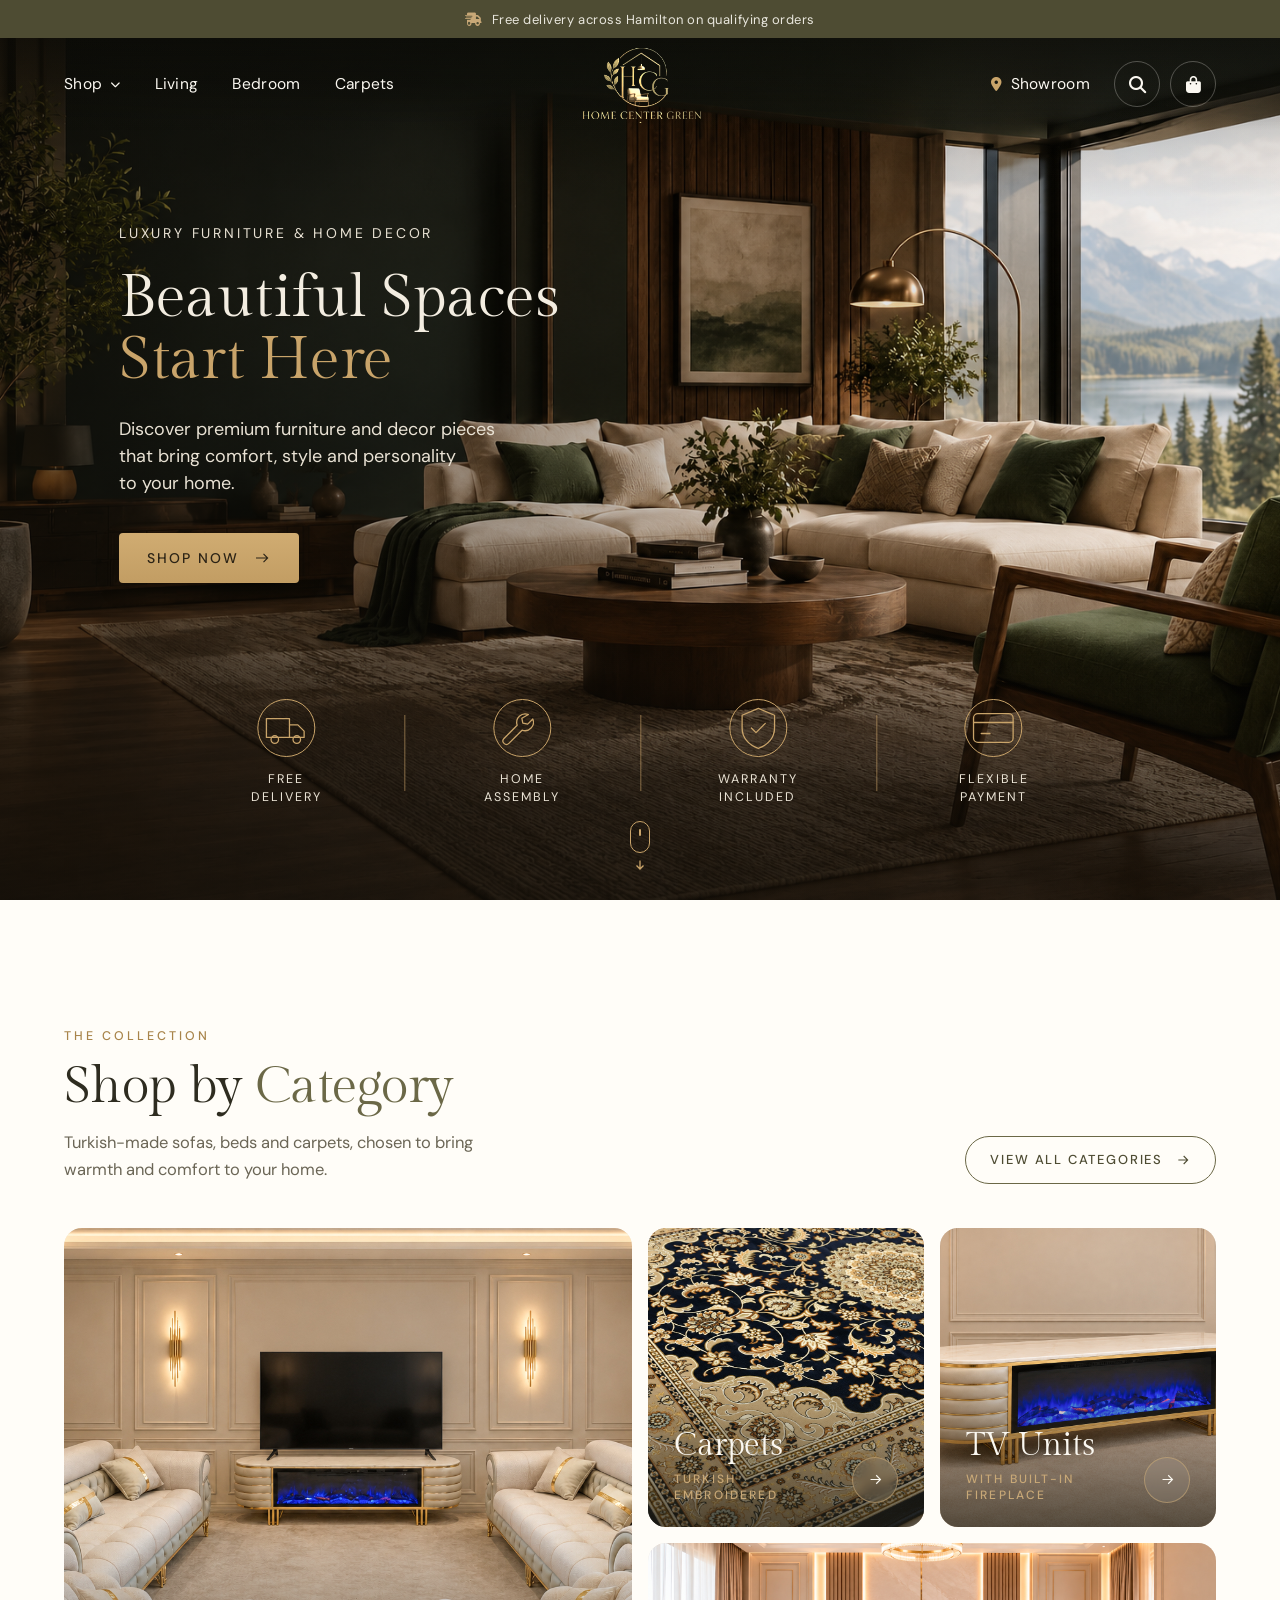
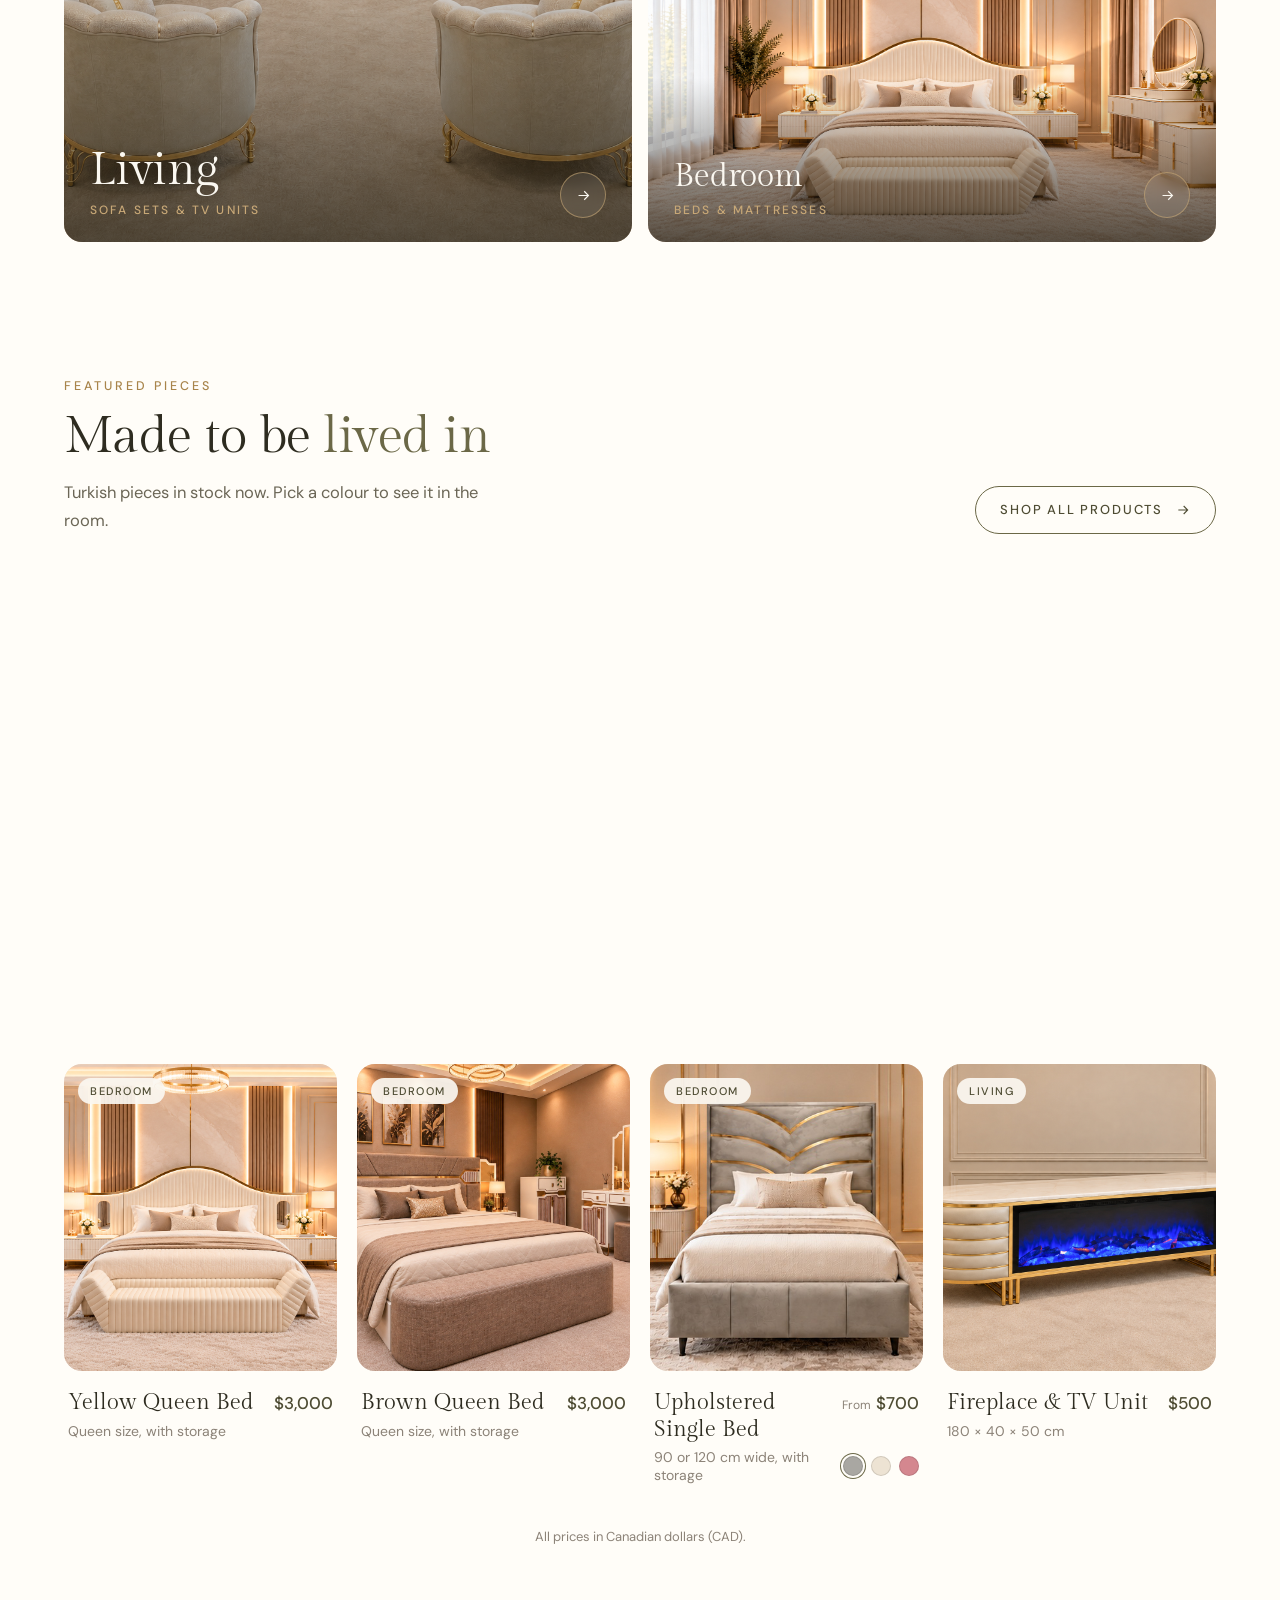
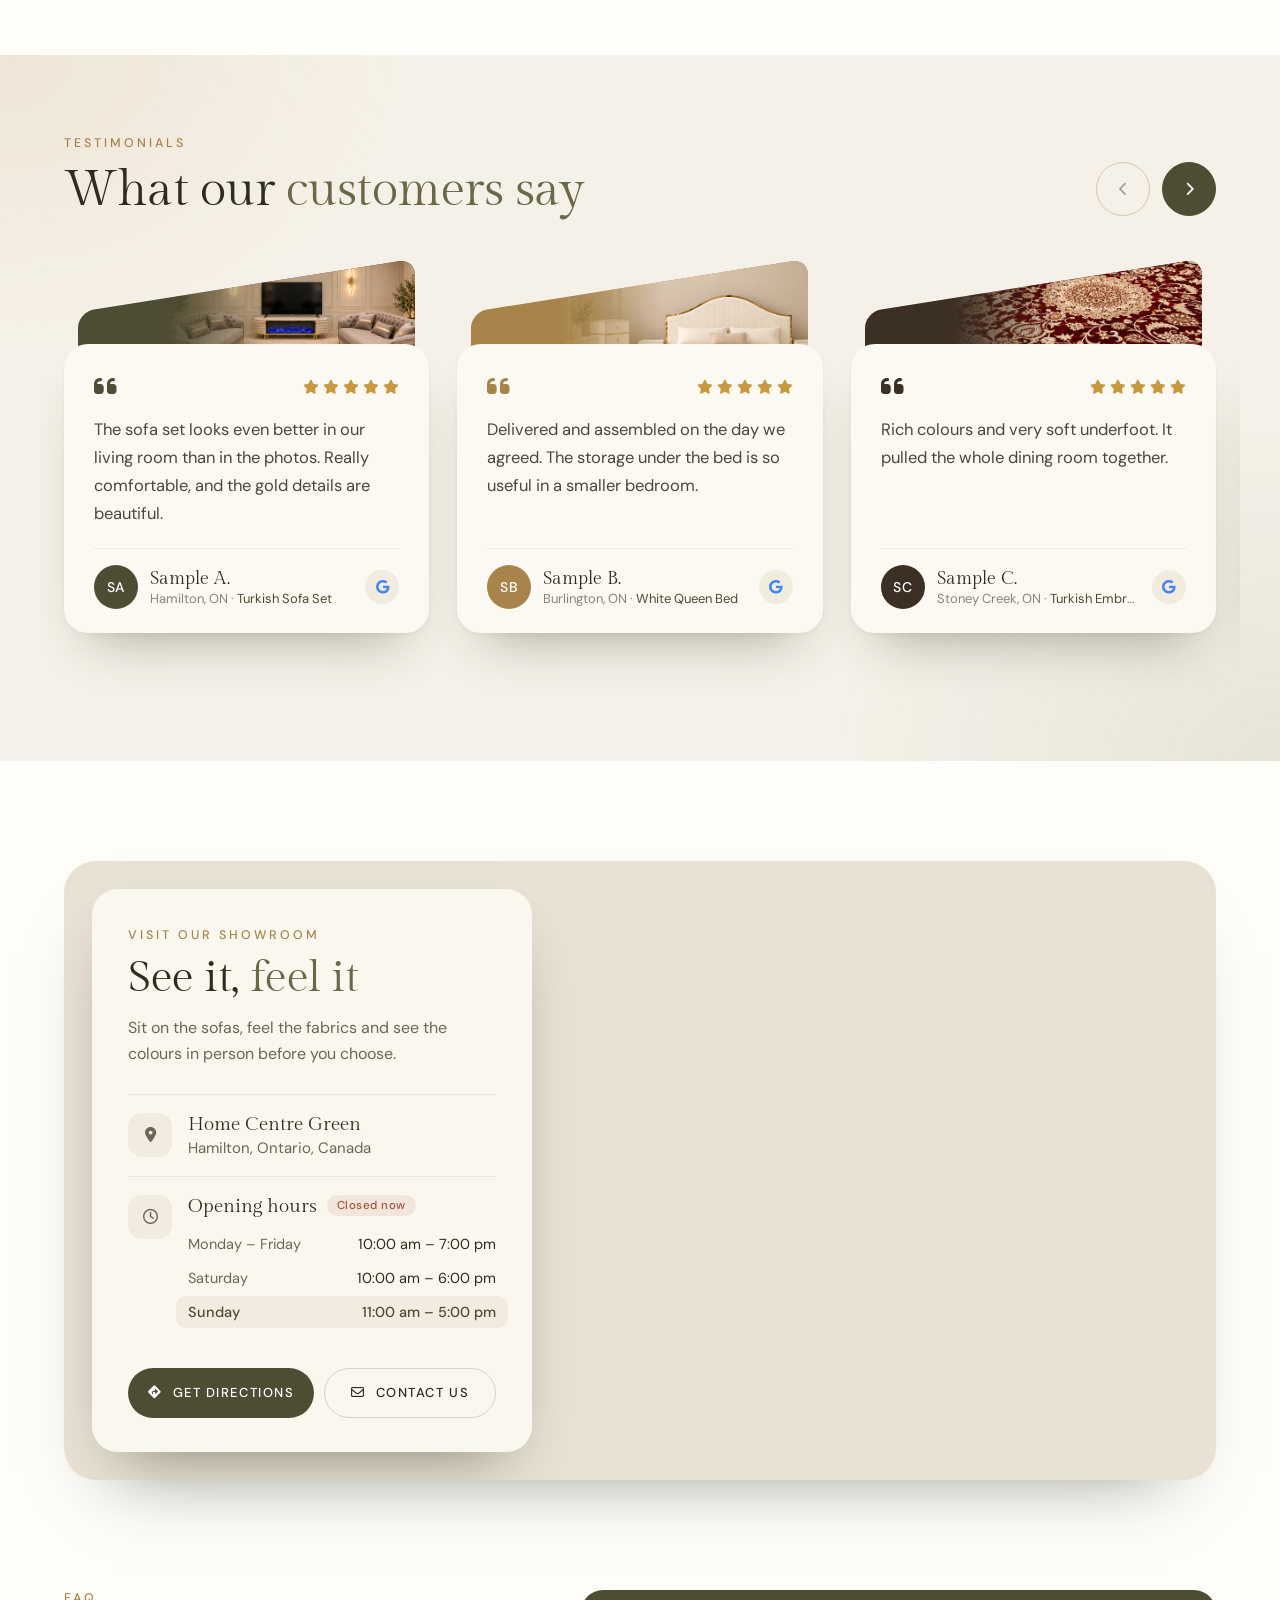
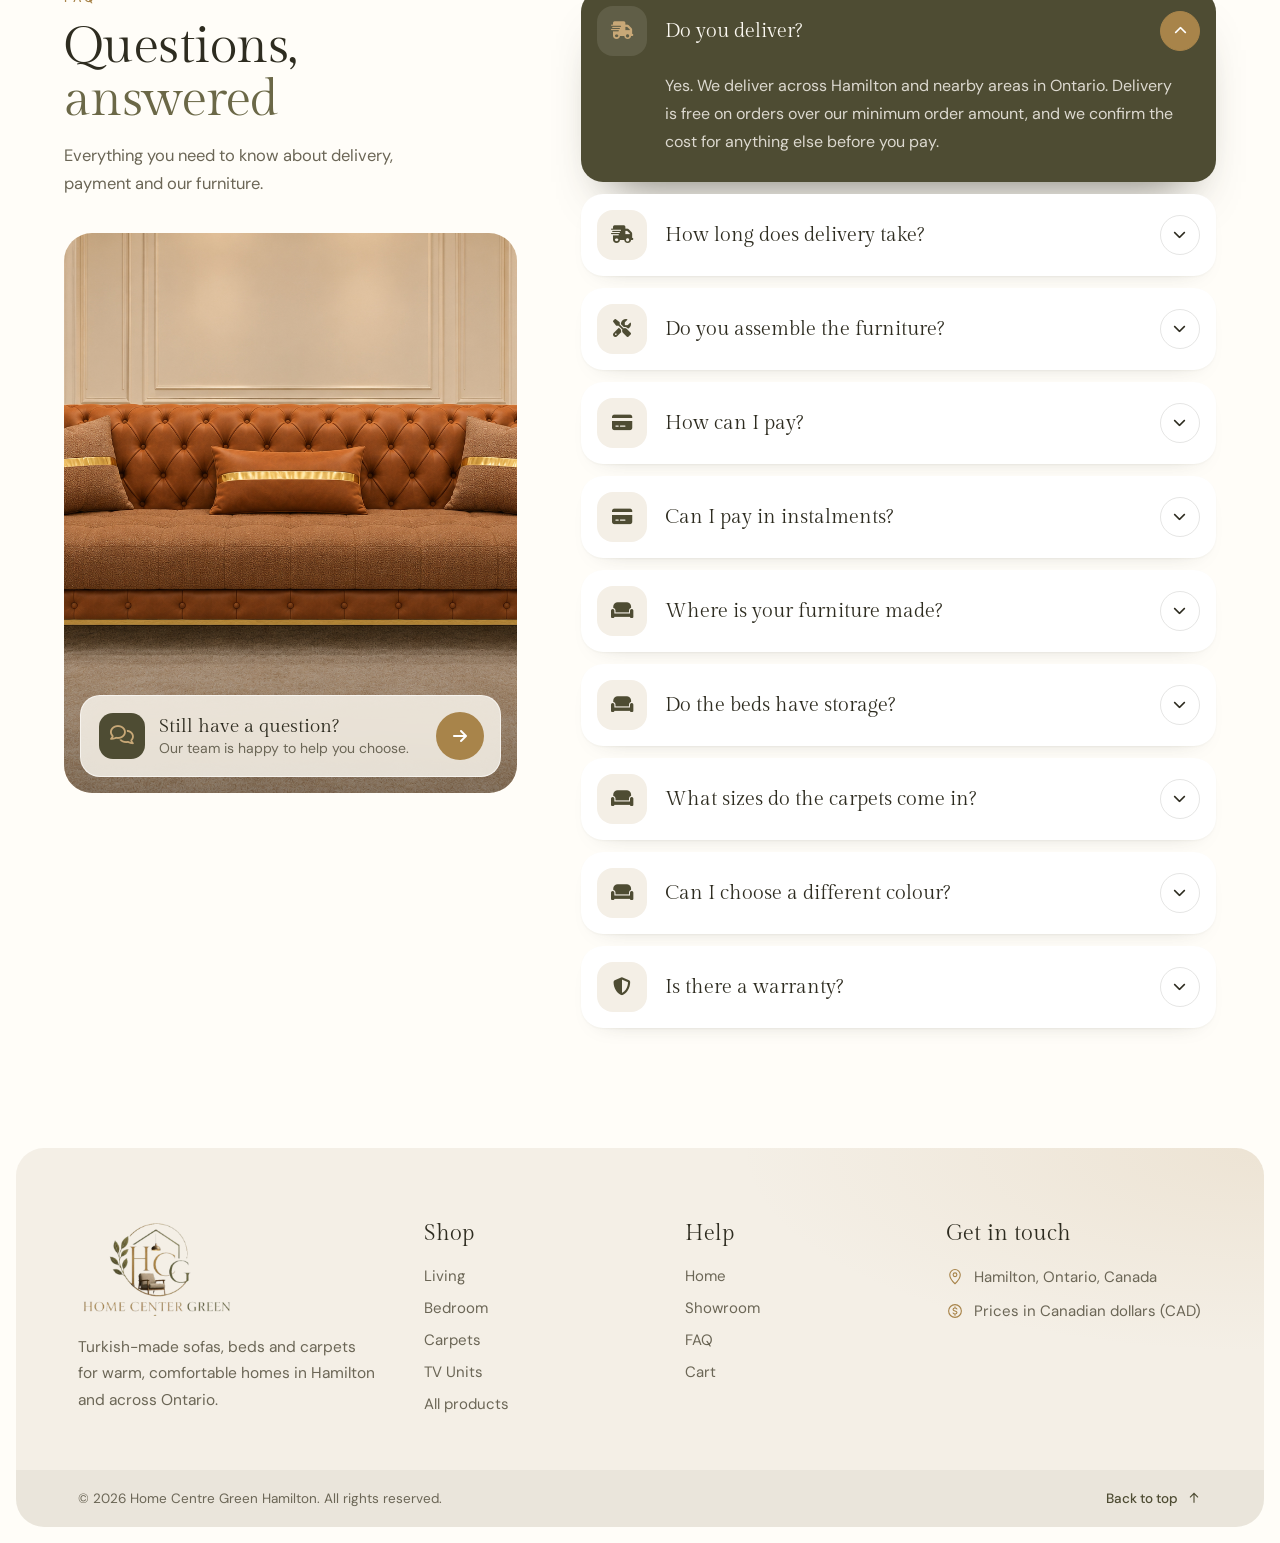
==== index.html @ 0cebf7cb "Rebuild the site header in a big-store style New header: a dark olive announcement strip with rotati" ====
<!DOCTYPE html>
<html lang="en">

<head>
    <meta charset="UTF-8">
    <meta name="viewport" content="width=device-width, initial-scale=1.0">
    <title>Home Centre Green Hamilton</title>
    <link rel="icon" type="image/x-icon" href="assets/imgs/fav.png">

    <link rel="preconnect" href="https://fonts.googleapis.com">
    <link rel="preconnect" href="https://fonts.gstatic.com" crossorigin>
    <link
        href="https://fonts.googleapis.com/css2?family=Marcellus&family=Montserrat:wght@400;500;600&family=Roboto+Slab:wght@400&family=Roboto:wght@300&family=Epilogue:wght@300;400;500&family=Tenor+Sans&family=Inter:wght@400;500;600&family=Gilda+Display&family=DM+Sans:wght@400;500&family=Cormorant+Garamond:ital,wght@1,500;1,600&display=swap"
        rel="stylesheet">
    <link rel="stylesheet" href="assets/vendor/fontawesome/css/all.min.css">
    <link rel="stylesheet" href="assets/css/master.css">
</head>

<body>
    <!-- ================= HEADER ================= -->
    <header class="hh-header" id="siteHeader">
        <!-- announcement strip: messages rotate (assets/js/header.js) -->
        <div class="hh-topbar">
            <div class="hh-msgs" aria-live="polite">
                <p class="hh-msg is-active"><i class="fa-solid fa-truck-fast" aria-hidden="true"></i> Free delivery across Hamilton on qualifying orders</p>
                <p class="hh-msg"><i class="fa-solid fa-store" aria-hidden="true"></i> Visit our showroom in Hamilton — <a href="#showroom">get directions</a></p>
                <p class="hh-msg"><i class="fa-regular fa-credit-card" aria-hidden="true"></i> Flexible payment options available</p>
            </div>
        </div>

        <div class="hh-bar">
            <button class="hh-burger" id="menuToggle" aria-label="Open menu" aria-expanded="false" aria-controls="mmenu"><span></span><span></span><span></span></button>

            <nav class="hh-nav hh-nav-left" aria-label="Main">
                <div class="hh-shop">
                    <button type="button" class="hh-link hh-shop-btn" aria-expanded="false" aria-controls="hhMega">Shop <i class="fa-solid fa-chevron-down" aria-hidden="true"></i></button>
                </div>
                <a class="hh-link" href="shop.html?cat=living">Living</a>
                <a class="hh-link" href="shop.html?cat=bedroom">Bedroom</a>
                <a class="hh-link" href="shop.html?cat=carpets">Carpets</a>
            </nav>

            <a href="index.html" class="hh-logo" aria-label="Home Centre Green Hamilton - Home">
                <img src="assets/imgs/logo.png" alt="Home Centre Green Hamilton">
            </a>

            <div class="hh-right">
                <a class="hh-link hh-showroom" href="#showroom"><i class="fa-solid fa-location-dot" aria-hidden="true"></i> Showroom</a>
                <button type="button" class="hh-icon" id="hhSearchBtn" aria-label="Search" aria-expanded="false" aria-controls="hhSearch"><i class="fa-solid fa-magnifying-glass" aria-hidden="true"></i></button>
                <a class="hh-icon hh-cart" href="cart.html" aria-label="Cart"><i class="fa-solid fa-bag-shopping" aria-hidden="true"></i><span class="cart-count" id="cartCount"></span></a>
            </div>
        </div>

        <!-- Shop mega menu -->
        <div class="hh-mega" id="hhMega" hidden>
            <div class="hh-mega-inner">
                <div class="hh-mega-list">
                    <span class="hh-mega-title">Shop by room</span>
                    <a href="shop.html?cat=living"><i class="fa-solid fa-couch" aria-hidden="true"></i> Living</a>
                    <a href="shop.html?cat=bedroom"><i class="fa-solid fa-bed" aria-hidden="true"></i> Bedroom</a>
                    <a href="shop.html?cat=carpets"><i class="fa-solid fa-rug" aria-hidden="true"></i> Carpets</a>
                    <a href="shop.html?cat=tv-units"><i class="fa-solid fa-tv" aria-hidden="true"></i> TV Units</a>
                    <a href="shop.html" class="hh-mega-all">All products <i class="fa-solid fa-arrow-right" aria-hidden="true"></i></a>
                </div>
                <div class="hh-mega-cats">
                    <a href="shop.html?cat=living" class="hh-cat"><img src="assets/imgs/products/sofa-set/grey/1.jpg" alt="" loading="lazy"><span>Living</span></a>
                    <a href="shop.html?cat=bedroom" class="hh-cat"><img src="assets/imgs/products/queen-bed-yellow/1.jpg" alt="" loading="lazy"><span>Bedroom</span></a>
                    <a href="shop.html?cat=carpets" class="hh-cat"><img src="assets/imgs/products/carpet/navy/2.jpg" alt="" loading="lazy"><span>Carpets</span></a>
                    <a href="shop.html?cat=tv-units" class="hh-cat"><img src="assets/imgs/products/tv-fireplace/1.jpg" alt="" loading="lazy"><span>TV Units</span></a>
                </div>
                <a href="#featured" class="hh-feature">
                    <img src="assets/imgs/products/sofa-set/rust/2.jpg" alt="" loading="lazy">
                    <span class="hh-feature-body">
                        <small>Featured</small>
                        <strong>Turkish Sofa Set</strong>
                        <span>4 colours · $4,000</span>
                        <em>Shop now <i class="fa-solid fa-arrow-right" aria-hidden="true"></i></em>
                    </span>
                </a>
            </div>
        </div>

        <!-- search panel: live results from the product list -->
        <div class="hh-search" id="hhSearch" hidden>
            <div class="hh-search-inner">
                <label class="hh-search-field">
                    <i class="fa-solid fa-magnifying-glass" aria-hidden="true"></i>
                    <span class="sr-only">Search products</span>
                    <input type="search" id="hhSearchInput" placeholder="Search sofas, beds, carpets…" autocomplete="off">
                    <button type="button" class="hh-search-close" aria-label="Close search"><i class="fa-solid fa-xmark" aria-hidden="true"></i></button>
                </label>
                <div class="hh-search-popular">
                    <span>Popular:</span>
                    <button type="button" data-q="sofa">Sofa set</button>
                    <button type="button" data-q="queen">Queen beds</button>
                    <button type="button" data-q="carpet">Carpets</button>
                    <button type="button" data-q="tv">TV unit</button>
                </div>
                <div class="hh-results" role="list"></div>
            </div>
        </div>
    </header>
    <div class="hh-scrim" id="hhScrim" hidden></div>

    <!-- ================= SIDEBAR (mobile menu) ================= -->
    <div class="mmenu-backdrop" id="menuBackdrop" aria-hidden="true"></div>
    <div class="mmenu" id="mmenu" role="dialog" aria-modal="true" aria-label="Menu" aria-hidden="true">
        <div class="mmenu-top">
            <a href="index.html" class="mmenu-logo"><img src="assets/imgs/logo.png" alt="Home Centre Green Hamilton"></a>
            <button type="button" class="mmenu-close" id="menuClose" aria-label="Close menu"><span></span><span></span></button>
        </div>

        <div class="mmenu-body">
            <!-- page links: the current page gets aria-current from master.js -->
            <nav class="mm-nav" aria-label="Mobile">
                <ol>
                    <li class="mm-in"><a href="index.html" class="mm-link"><span class="mm-ic"><svg viewBox="0 0 24 24" aria-hidden="true"><path d="M4 10.5 12 4l8 6.5V20a1 1 0 0 1-1 1h-4.5v-6h-5v6H5a1 1 0 0 1-1-1z" /></svg></span><span class="mm-name">Home</span><span class="mm-arrow"><svg viewBox="0 0 24 24" aria-hidden="true"><path d="M9 6l6 6-6 6" /></svg></span></a></li>
                    <li class="mm-in"><a href="shop.html" class="mm-link"><span class="mm-ic"><svg viewBox="0 0 24 24" aria-hidden="true"><path d="M5 8h14l-1.2 12H6.2z" /><path d="M9 8V6a3 3 0 0 1 6 0v2" /></svg></span><span class="mm-name">Shop</span><span class="mm-arrow"><svg viewBox="0 0 24 24" aria-hidden="true"><path d="M9 6l6 6-6 6" /></svg></span></a></li>
                    <li class="mm-in"><a href="#showroom" class="mm-link"><span class="mm-ic"><i class="fa-solid fa-location-dot" aria-hidden="true"></i></span><span class="mm-name">Showroom</span><span class="mm-arrow"><svg viewBox="0 0 24 24" aria-hidden="true"><path d="M9 6l6 6-6 6" /></svg></span></a></li>
                    <li class="mm-in"><a href="#faq" class="mm-link"><span class="mm-ic"><i class="fa-regular fa-circle-question" aria-hidden="true"></i></span><span class="mm-name">FAQ</span><span class="mm-arrow"><svg viewBox="0 0 24 24" aria-hidden="true"><path d="M9 6l6 6-6 6" /></svg></span></a></li>
                    <li class="mm-in"><a href="#contact" class="mm-link"><span class="mm-ic"><svg viewBox="0 0 24 24" aria-hidden="true"><path d="M5 4h4l2 5-2.5 1.5a11 11 0 0 0 5 5L15 13l5 2v4a1 1 0 0 1-1 1A16 16 0 0 1 4 5a1 1 0 0 1 1-1z" /></svg></span><span class="mm-name">Contact</span><span class="mm-arrow"><svg viewBox="0 0 24 24" aria-hidden="true"><path d="M9 6l6 6-6 6" /></svg></span></a></li>
                </ol>
            </nav>

            <!-- featured edit -->
            <a href="shop.html" class="mm-feature mm-in">
                <span class="mm-feature-img" style="background-image:url('assets/imgs/bg.png')"></span>
                <span class="mm-feature-copy">
                    <small>The living edit</small>
                    <strong>Warm woods,<br>soft linens</strong>
                    <span class="mm-feature-cta">Shop the look <svg viewBox="0 0 24 24" aria-hidden="true"><path d="M5 12h14M13 6l6 6-6 6" /></svg></span>
                </span>
            </a>

            <!-- help -->
            <div class="mm-help mm-in">
                <div class="mm-help-text">
                    <strong>Have a question about a piece?</strong>
                    <span>Ask us about sizes, colours or availability.</span>
                </div>
                <a href="#contact" class="mm-help-btn">Contact us <svg viewBox="0 0 24 24" aria-hidden="true"><path d="M5 12h14M13 6l6 6-6 6" /></svg></a>
            </div>
        </div>
    </div>

    <main>
        <!-- ================= HERO v3 ================= -->
        <section class="hv-hero" id="hvHero" aria-roledescription="carousel" aria-label="Featured">
            <div class="hv-slides">
                <div class="hv-slide is-active">
                    <div class="hv-bg" style="background-image:url('assets/imgs/bg.png')"></div>
                    <div class="hv-content">
                        <p class="hv-eyebrow">Luxury Furniture &amp; Home Decor</p>
                        <h1 class="hv-title"><span>Beautiful Spaces</span><span class="hv-gold">Start Here</span></h1>
                        <p class="hv-desc">Discover premium furniture and decor pieces<br> that bring comfort, style and
                            personality<br> to your home.</p>
                        <a href="shop.html" class="hv-btn">Shop Now <svg viewBox="0 0 24 24" aria-hidden="true">
                                <path d="M4 12h15M14 6.5l5.5 5.5-5.5 5.5" />
                            </svg></a>
                    </div>
                </div>

                <div class="hv-slide hv-light">
                    <div class="hv-bg"
                        style="background-image:url('assets/imgs/products/queen-bed-yellow/1.jpg')">
                    </div>
                    <div class="hv-content">
                        <p class="hv-eyebrow">Turkish Bedroom Collection</p>
                        <h2 class="hv-title"><span>Rest in</span><span class="hv-gold">Pure Comfort</span></h2>
                        <p class="hv-desc">Upholstered queen and single beds<br> with built-in storage.</p>
                        <a href="shop.html?cat=bedroom" class="hv-btn">Shop Bedroom <svg viewBox="0 0 24 24" aria-hidden="true">
                                <path d="M4 12h15M14 6.5l5.5 5.5-5.5 5.5" />
                            </svg></a>
                    </div>
                </div>
            </div>

            <ul class="hv-features">
                <li>
                    <span class="hv-ic"><svg viewBox="1.5 3 21 18" aria-hidden="true">
                            <path d="M2.5 7.5h11v9h-11zM13.5 10.5h4l3 3v3h-7z" /><circle cx="6.5" cy="17.5" r="1.8" /><circle cx="17" cy="17.5" r="1.8" />
                        </svg></span>
                    <span class="hv-label">Free<br>Delivery</span>
                </li>
                <li>
                    <span class="hv-ic"><svg viewBox="3 3 18 18" aria-hidden="true">
                            <path d="M14.5 6.5a3.5 3.5 0 0 0-4.6 4.4L4.5 16.3a1.4 1.4 0 0 0 2 2l5.4-5.4a3.5 3.5 0 0 0 4.4-4.6l-2.1 2.1-2-.4-.4-2z" />
                        </svg></span>
                    <span class="hv-label">Home<br>Assembly</span>
                </li>
                <li>
                    <span class="hv-ic"><svg viewBox="3 2.5 18 19" aria-hidden="true">
                            <path d="M12 3.5l7 3v5.5c0 4.3-2.9 7.4-7 8.8-4.1-1.4-7-4.5-7-8.8V6.5z" /><path d="M9 12l2 2 4-4" />
                        </svg></span>
                    <span class="hv-label">Warranty<br>Included</span>
                </li>
                <li>
                    <span class="hv-ic"><svg viewBox="2 3.5 20 17" aria-hidden="true">
                            <rect x="3" y="5.5" width="18" height="13" rx="2" /><path d="M3 9.5h18M6.5 14.5h4" />
                        </svg></span>
                    <span class="hv-label">Flexible<br>Payment</span>
                </li>
            </ul>

            <a href="#catalog" class="hv-scroll" aria-label="Scroll to content">
                <span class="hv-mouse"></span>
                <svg viewBox="0 0 12 12" aria-hidden="true">
                    <path d="M6 1.5v8M2.5 6.5L6 10l3.5-3.5" />
                </svg>
            </a>
        </section>

        <!-- ================= SHOP BY CATEGORY ================= -->
        <section class="catalog" id="catalog">
            <div class="cat-head">
                <div>
                    <span class="cat-eyebrow">The Collection</span>
                    <h2>Shop by <em>Category</em></h2>
                    <p>Turkish-made sofas, beds and carpets, chosen to bring warmth and comfort to your home.</p>
                </div>
                <a href="shop.html" class="view-all">View all categories <svg viewBox="0 0 24 24" aria-hidden="true">
                        <path d="M5 12h14M13 6l6 6-6 6" />
                    </svg></a>
            </div>
            <div class="bento">
                <a href="shop.html?cat=living" class="tile t-living reveal">
                    <span class="img" style="background-image:url('assets/imgs/products/sofa-set/grey/1.jpg')"></span>
                    <span class="tile-body"><span><span class="tile-name">Living</span><span class="tile-count">Sofa sets &amp; TV units</span></span><span class="tile-go" aria-hidden="true"><svg viewBox="0 0 24 24">
                                <path d="M5 12h14M13 6l6 6-6 6" />
                            </svg></span></span>
                </a>
                <a href="shop.html?cat=carpets" class="tile t-lighting reveal">
                    <span class="img" style="background-image:url('assets/imgs/products/carpet/navy/2.jpg')"></span>
                    <span class="tile-body"><span><span class="tile-name">Carpets</span><span class="tile-count">Turkish embroidered</span></span><span class="tile-go" aria-hidden="true"><svg viewBox="0 0 24 24">
                                <path d="M5 12h14M13 6l6 6-6 6" />
                            </svg></span></span>
                </a>
                <a href="shop.html?cat=tv-units" class="tile t-dining reveal">
                    <span class="img" style="background-image:url('assets/imgs/products/tv-fireplace/1.jpg')"></span>
                    <span class="tile-body"><span><span class="tile-name">TV Units</span><span class="tile-count">With built-in fireplace</span></span><span class="tile-go" aria-hidden="true"><svg viewBox="0 0 24 24">
                                <path d="M5 12h14M13 6l6 6-6 6" />
                            </svg></span></span>
                </a>
                <a href="shop.html?cat=bedroom" class="tile t-bedroom reveal">
                    <span class="img" style="background-image:url('assets/imgs/products/queen-bed-yellow/1.jpg')"></span>
                    <span class="tile-body"><span><span class="tile-name">Bedroom</span><span class="tile-count">Beds &amp; mattresses</span></span><span class="tile-go" aria-hidden="true"><svg viewBox="0 0 24 24">
                                <path d="M5 12h14M13 6l6 6-6 6" />
                            </svg></span></span>
                </a>
            </div>
        </section>

        <!-- ================= FEATURED PRODUCTS (rendered by assets/js/products.js) ================= -->
        <section class="featured" id="featured">
            <div class="cat-head">
                <div>
                    <span class="cat-eyebrow">Featured Pieces</span>
                    <h2>Made to be <em>lived in</em></h2>
                    <p>Turkish pieces in stock now. Pick a colour to see it in the room.</p>
                </div>
                <a href="shop.html" class="view-all">Shop all products <svg viewBox="0 0 24 24" aria-hidden="true">
                        <path d="M5 12h14M13 6l6 6-6 6" />
                    </svg></a>
            </div>
            <div class="fp-grid" id="fpGrid"></div>
            <p class="fp-note">All prices in Canadian dollars (CAD).</p>
        </section>

        <!-- ================= CUSTOMER REVIEWS (filled by assets/js/reviews.js) ================= -->
        <section class="hcg-reviews" id="reviews" hidden>
            <div class="rv-wrap">
                <div class="rv-intro">
                    <div class="rv-titles">
                        <span class="rv-eyebrow">Testimonials</span>
                        <h2>What our <em>customers say</em></h2>
                    </div>
                    <div class="rv-arrows">
                        <button type="button" class="rv-prev" aria-label="Previous reviews"><i class="fa-solid fa-chevron-left" aria-hidden="true"></i></button>
                        <button type="button" class="rv-next" aria-label="Next reviews"><i class="fa-solid fa-chevron-right" aria-hidden="true"></i></button>
                    </div>
                </div>
                <div class="rv-track"></div>
            </div>
        </section>



        <!-- ================= VISIT OUR SHOWROOM ================= -->
        <section class="hcg-visit" id="showroom">
            <div class="vs-map">
                <iframe title="Home Centre Green on Google Maps"
                    src="https://www.google.com/maps/embed?pb=!1m18!1m12!1m3!1d2908.8583958194868!2d-79.84388882529855!3d43.19148198217321!2m3!1f0!2f0!3f0!3m2!1i1024!2i768!4f13.1!3m3!1m2!1s0x882c9b2ff7a672c5%3A0x1bd0aa5d4c8410de!2sHome%20centre%20green!5e0!3m2!1sen!2seg!4v1792586756932!5m2!1sen!2seg"
                    allowfullscreen loading="lazy" referrerpolicy="strict-origin-when-cross-origin"></iframe>
            </div>

            <div class="vs-card">
                <span class="vs-eyebrow">Visit our showroom</span>
                <h2>See it, <em>feel it</em></h2>
                <p class="vs-lead">Sit on the sofas, feel the fabrics and see the colours in person before you choose.</p>

                <!-- TODO: replace with the showroom's exact address -->
                <div class="vs-row">
                    <span class="vs-ic" aria-hidden="true"><i class="fa-solid fa-location-dot"></i></span>
                    <div><strong>Home Centre Green</strong><span>Hamilton, Ontario, Canada</span></div>
                </div>

                <!-- TODO: demo opening hours; data-days uses 0 = Sunday … 6 = Saturday -->
                <div class="vs-row">
                    <span class="vs-ic" aria-hidden="true"><i class="fa-regular fa-clock"></i></span>
                    <div class="vs-hours-wrap">
                        <strong>Opening hours <b class="vs-status" hidden></b></strong>
                        <ul class="vs-hours">
                            <li data-days="1,2,3,4,5" data-open="10:00" data-close="19:00"><span>Monday – Friday</span><span>10:00 am – 7:00 pm</span></li>
                            <li data-days="6" data-open="10:00" data-close="18:00"><span>Saturday</span><span>10:00 am – 6:00 pm</span></li>
                            <li data-days="0" data-open="11:00" data-close="17:00"><span>Sunday</span><span>11:00 am – 5:00 pm</span></li>
                        </ul>
                    </div>
                </div>

                <div class="vs-actions">
                    <a class="vs-btn vs-btn-main" href="https://www.google.com/maps/dir/?api=1&amp;destination=43.19148198217321,-79.84388882529855" target="_blank" rel="noopener"><i class="fa-solid fa-diamond-turn-right" aria-hidden="true"></i> Get directions</a>
                    <a class="vs-btn vs-btn-alt" href="#contact"><i class="fa-regular fa-envelope" aria-hidden="true"></i> Contact us</a>
                </div>
            </div>
        </section>

        <!-- ================= FAQ (questions in assets/js/faq.js) ================= -->
        <section class="hcg-faq" id="faq">
            <div class="fq-wrap">
                <div class="fq-intro">
                    <span class="fq-eyebrow">FAQ</span>
                    <h2>Questions, <em>answered</em></h2>
                    <p>Everything you need to know about delivery, payment and our furniture.</p>
                </div>

                <div class="fq-list"></div>

                <aside class="fq-visual">
                    <img src="assets/imgs/products/sofa-set/rust/2.jpg" alt="" loading="lazy">
                    <div class="fq-help">
                        <span class="fq-help-icon" aria-hidden="true"><i class="fa-regular fa-comments"></i></span>
                        <div class="fq-help-text">
                            <strong>Still have a question?</strong>
                            <span>Our team is happy to help you choose.</span>
                        </div>
                        <a href="#contact" class="fq-help-btn" aria-label="Contact us"><i class="fa-solid fa-arrow-right" aria-hidden="true"></i></a>
                    </div>
                </aside>
            </div>
        </section>
    </main>

    <!-- ================= FOOTER (also the #contact target) ================= -->
    <footer class="hcg-footer" id="contact">
        <div class="ft-top">
            <div class="ft-brand">
                <a href="index.html" class="ft-logo"><img src="assets/imgs/logo.png" alt="Home Centre Green Hamilton" loading="lazy"></a>
                <p>Turkish-made sofas, beds and carpets for warm, comfortable homes in Hamilton and across Ontario.</p>
            </div>

            <nav class="ft-col" aria-label="Shop">
                <h3>Shop</h3>
                <a href="shop.html?cat=living">Living</a>
                <a href="shop.html?cat=bedroom">Bedroom</a>
                <a href="shop.html?cat=carpets">Carpets</a>
                <a href="shop.html?cat=tv-units">TV Units</a>
                <a href="shop.html">All products</a>
            </nav>

            <nav class="ft-col" aria-label="Help">
                <h3>Help</h3>
                <a href="index.html">Home</a>
                <a href="#showroom">Showroom</a>
                <a href="#faq">FAQ</a>
                <a href="cart.html">Cart</a>
            </nav>

            <div class="ft-col ft-contact">
                <h3>Get in touch</h3>
                <span class="ft-line"><svg viewBox="0 0 24 24" aria-hidden="true"><path d="M12 21s-7-6.5-7-12a7 7 0 0 1 14 0c0 5.5-7 12-7 12z" /><circle cx="12" cy="9" r="2.5" /></svg>Hamilton, Ontario, Canada</span>
                <!-- TODO: add the store's real details, then uncomment:
                <a class="ft-line" href="tel:+1XXXXXXXXXX"><svg viewBox="0 0 24 24" aria-hidden="true"><path d="M5 4h4l2 5-2.5 1.5a11 11 0 0 0 5 5L15 13l5 2v4a1 1 0 0 1-1 1A16 16 0 0 1 4 5a1 1 0 0 1 1-1z" /></svg>+1 (XXX) XXX-XXXX</a>
                <a class="ft-line" href="mailto:hello@example.com"><svg viewBox="0 0 24 24" aria-hidden="true"><rect x="3" y="5" width="18" height="14" rx="2" /><path d="M3 7l9 6 9-6" /></svg>hello@example.com</a>
                <span class="ft-line"><svg viewBox="0 0 24 24" aria-hidden="true"><circle cx="12" cy="12" r="8.5" /><path d="M12 7.5V12l3 2" /></svg>Mon–Sat, 10am – 7pm</span>
                -->
                <span class="ft-line"><svg viewBox="0 0 24 24" aria-hidden="true"><circle cx="12" cy="12" r="8.5" /><path d="M14.5 9.3c-.5-.8-1.4-1.3-2.5-1.3-1.5 0-2.6.8-2.6 2s1.1 1.6 2.6 2 2.6.8 2.6 2-1.1 2-2.6 2c-1.1 0-2-.5-2.5-1.3M12 6.5V8M12 16v1.5" /></svg>Prices in Canadian dollars (CAD)</span>
            </div>
        </div>

        <div class="ft-bottom">
            <p>© <span id="ftYear"></span> Home Centre Green Hamilton. All rights reserved.</p>
            <a href="#hvHero" class="ft-top-btn">Back to top <svg viewBox="0 0 24 24" aria-hidden="true"><path d="M12 19V5M6 11l6-6 6 6" /></svg></a>
        </div>
    </footer>

    <script src="assets/js/products.js"></script>
    <script src="assets/js/header.js"></script>
    <script src="assets/js/reviews.js"></script>
    <script src="assets/js/faq.js"></script>
    <script src="assets/js/showroom.js"></script>
    <script src="assets/js/master.js"></script>
</body>

</html>
---- assets/css/master.css ----
:root {
    --header-bg: #222222;
    --gold: #C0AD91;
    --cream: #FFFDF8;
    --white: #ffffff;
    --dropdown-bg: #ffffff;
    --dropdown-text: #33373D;

    /* ===== Brand palette (from logo.png) ===== */
    --brand-olive: #6B6847;      /* "G" + GREEN + leaves */
    --brand-olive-d: #4E4C33;    /* hover / deep olive */
    --brand-gold: #A8844A;       /* "H", house line, lamp */
    --brand-gold-l: #C8A877;     /* gold for text on dark images */
    --brand-sand: #B49C84;       /* chair / soft taupe */
    --brand-brown: #3C3024;      /* chair legs — darkest ink */
    --brand-ink: #2E2C20;        /* body text on light */
    --brand-cream: #FBF8F1;      /* header / light surfaces */
}

* {
    margin: 0;
    padding: 0;
    box-sizing: border-box
}

body {
    background: var(--cream);
    font-family: -apple-system, BlinkMacSystemFont, "Segoe UI", Roboto, "Helvetica Neue", Arial, sans-serif;
    color: #333
}

a {
    text-decoration: none;
    color: inherit
}

:root {
    --ease: cubic-bezier(.22, .61, .36, 1);
    --hdr-h: 96px;
    --hdr-h-s: 72px
}

/* ================= HEADER — announcement strip + centred logo bar ================= */
.hh-header {
    --hh-ink: var(--brand-cream);
    --hh-accent: #C9A46A;
    position: fixed;
    top: 0;
    left: 0;
    right: 0;
    z-index: 95;
    font-family: "DM Sans", "Montserrat", sans-serif;
    transition: transform .5s var(--ease)
}

.hh-header.hide:not(.has-panel) {
    transform: translateY(-100%)
}

/* announcement strip */
.hh-topbar {
    height: 38px;
    overflow: hidden;
    background: var(--brand-olive-d);
    color: rgba(251, 248, 241, .9);
    transition: height .45s var(--ease)
}

.hh-msgs {
    position: relative;
    height: 38px
}

.hh-msg {
    position: absolute;
    inset: 0;
    display: flex;
    align-items: center;
    justify-content: center;
    gap: 10px;
    padding: 0 16px;
    font-size: 13px;
    letter-spacing: .04em;
    white-space: nowrap;
    opacity: 0;
    transform: translateY(8px);
    transition: opacity .5s var(--ease), transform .5s var(--ease)
}

.hh-msg.is-active {
    opacity: 1;
    transform: none
}

.hh-msg i {
    color: var(--brand-gold-l)
}

.hh-msg a {
    color: var(--brand-gold-l);
    text-decoration: underline;
    text-underline-offset: 3px
}

/* main bar: nav left, logo centre, actions right */
.hh-bar {
    position: relative;
    display: grid;
    grid-template-columns: 1fr auto 1fr;
    align-items: center;
    gap: 24px;
    height: 92px;
    padding: 0 5%;
    background: linear-gradient(180deg, rgba(10, 10, 6, .5) 0%, rgba(10, 10, 6, 0) 100%);
    transition: height .45s var(--ease), background .45s var(--ease), box-shadow .45s var(--ease)
}

.hh-nav {
    display: flex;
    align-items: center;
    gap: 34px
}

.hh-link {
    position: relative;
    display: inline-flex;
    align-items: center;
    gap: 8px;
    padding: 8px 0;
    border: 0;
    background: none;
    font: inherit;
    font-size: 15.5px;
    letter-spacing: .02em;
    color: var(--hh-ink);
    cursor: pointer;
    transition: color .3s
}

.hh-link::after {
    content: "";
    position: absolute;
    left: 50%;
    right: 50%;
    bottom: 0;
    height: 1.5px;
    background: var(--hh-accent);
    transition: left .35s var(--ease), right .35s var(--ease)
}

.hh-link:hover,
.hh-shop-btn[aria-expanded="true"] {
    color: var(--hh-accent)
}

.hh-link:hover::after,
.hh-shop-btn[aria-expanded="true"]::after {
    left: 0;
    right: 0
}

.hh-shop-btn i {
    font-size: 10px;
    transition: transform .35s var(--ease)
}

.hh-shop-btn[aria-expanded="true"] i {
    transform: rotate(180deg)
}

.hh-logo {
    display: block;
    justify-self: center
}

.hh-logo img {
    display: block;
    height: 78px;
    width: auto;
    filter: sepia(.55) saturate(1.25) brightness(1.55);
    transition: height .45s var(--ease), filter .45s var(--ease)
}

.hh-right {
    justify-self: end;
    display: flex;
    align-items: center;
    gap: 10px
}

.hh-showroom {
    margin-right: 14px
}

.hh-showroom i {
    font-size: 14px;
    color: var(--hh-accent)
}

.hh-icon {
    position: relative;
    width: 46px;
    height: 46px;
    border-radius: 50%;
    border: 1px solid rgba(251, 248, 241, .28);
    background: transparent;
    display: grid;
    place-items: center;
    color: var(--hh-ink);
    font-size: 17px;
    cursor: pointer;
    transition: background .3s, color .3s, border-color .3s
}

.hh-icon:hover,
.hh-icon[aria-expanded="true"] {
    background: var(--hh-accent);
    border-color: var(--hh-accent);
    color: #1E1A10
}

.hh-cart .cart-count {
    position: absolute;
    top: -3px;
    right: -3px;
    min-width: 20px;
    height: 20px;
    padding: 0 5px;
    border-radius: 999px;
    background: var(--hh-accent);
    color: #1E1A10;
    font-size: 11px;
    font-weight: 600;
    line-height: 20px;
    text-align: center
}

.hh-cart .cart-count:empty {
    display: none
}

.hh-burger {
    display: none;
    width: 46px;
    height: 46px;
    padding: 0 12px;
    border: 0;
    background: none;
    cursor: pointer;
    flex-direction: column;
    justify-content: center;
    gap: 5px
}

.hh-burger span {
    display: block;
    height: 1.6px;
    border-radius: 2px;
    background: var(--hh-ink);
    transition: width .3s var(--ease), background .3s
}

.hh-burger span:nth-child(2) {
    width: 70%
}

.hh-burger:hover span:nth-child(2) {
    width: 100%
}

/* solid state: after scrolling, or while a panel is open */
.hh-header.scrolled,
.hh-header.has-panel {
    --hh-ink: var(--brand-ink);
    --hh-accent: var(--brand-gold)
}

.hh-header.scrolled .hh-topbar {
    height: 0
}

.hh-header.scrolled .hh-bar,
.hh-header.has-panel .hh-bar {
    background: rgba(251, 248, 241, .94);
    -webkit-backdrop-filter: blur(14px);
    backdrop-filter: blur(14px);
    box-shadow: 0 10px 30px -22px rgba(46, 44, 32, .5)
}

.hh-header.has-panel .hh-bar {
    background: var(--brand-cream);
    box-shadow: none
}

.hh-header.scrolled .hh-bar {
    height: 74px
}

.hh-header.scrolled .hh-logo img,
.hh-header.has-panel .hh-logo img {
    filter: none
}

.hh-header.scrolled .hh-logo img {
    height: 60px
}

.hh-header.scrolled .hh-icon,
.hh-header.has-panel .hh-icon {
    border-color: rgba(46, 44, 32, .14)
}

.hh-header.scrolled .hh-icon:hover,
.hh-header.has-panel .hh-icon:hover,
.hh-header.has-panel .hh-icon[aria-expanded="true"] {
    color: #fff
}

.hh-header.scrolled .hh-cart .cart-count,
.hh-header.has-panel .hh-cart .cart-count {
    color: #fff
}

/* dim the page behind an open panel */
.hh-scrim {
    position: fixed;
    inset: 0;
    z-index: 90;
    background: rgba(30, 28, 20, .35);
    -webkit-backdrop-filter: blur(2px);
    backdrop-filter: blur(2px);
    animation: hhFade .3s var(--ease)
}

.hh-scrim[hidden] {
    display: none
}

@keyframes hhFade {
    from {
        opacity: 0
    }
}

@keyframes hhDrop {
    from {
        opacity: 0;
        transform: translateY(-10px)
    }
}

/* ---- Shop mega menu ---- */
.hh-mega,
.hh-search {
    position: absolute;
    left: 0;
    right: 0;
    top: 100%;
    background: var(--brand-cream);
    border-radius: 0 0 30px 30px;
    box-shadow: 0 40px 60px -40px rgba(46, 44, 32, .55);
    animation: hhDrop .35s var(--ease)
}

.hh-mega[hidden],
.hh-search[hidden] {
    display: none
}

.hh-mega-inner {
    display: grid;
    grid-template-columns: 220px minmax(0, 1fr) 300px;
    gap: 36px;
    padding: 34px 5% 40px
}

.hh-mega-list {
    display: flex;
    flex-direction: column;
    gap: 4px
}

.hh-mega-title {
    margin-bottom: 10px;
    font-size: 12px;
    font-weight: 500;
    letter-spacing: .22em;
    text-transform: uppercase;
    color: var(--brand-gold)
}

.hh-mega-list a {
    display: flex;
    align-items: center;
    gap: 14px;
    padding: 10px 12px;
    margin: 0 -12px;
    border-radius: 12px;
    font-family: "Gilda Display", "Marcellus", serif;
    font-size: 19px;
    color: var(--brand-ink);
    transition: background .3s, color .3s, padding .3s var(--ease)
}

.hh-mega-list a i {
    width: 22px;
    font-size: 15px;
    color: var(--brand-gold);
    text-align: center
}

.hh-mega-list a:hover {
    background: #F1EBE0;
    padding-left: 18px
}

.hh-mega-list .hh-mega-all {
    margin-top: 10px;
    font-family: "DM Sans", sans-serif;
    font-size: 14px;
    font-weight: 500;
    color: var(--brand-olive-d)
}

.hh-mega-list .hh-mega-all i {
    order: 2;
    width: auto;
    font-size: 12px;
    color: inherit
}

.hh-mega-cats {
    display: grid;
    grid-template-columns: repeat(4, minmax(0, 1fr));
    gap: 14px
}

.hh-cat {
    position: relative;
    display: block;
    aspect-ratio: 3 / 4;
    border-radius: 20px;
    overflow: hidden;
    isolation: isolate
}

.hh-cat img {
    position: absolute;
    inset: 0;
    z-index: -2;
    width: 100%;
    height: 100%;
    object-fit: cover;
    transition: transform 1s var(--ease)
}

.hh-cat::after {
    content: "";
    position: absolute;
    inset: 0;
    z-index: -1;
    background: linear-gradient(180deg, rgba(20, 18, 12, 0) 50%, rgba(20, 18, 12, .6) 100%)
}

.hh-cat:hover img {
    transform: scale(1.07)
}

.hh-cat span {
    position: absolute;
    left: 16px;
    bottom: 14px;
    font-family: "Gilda Display", "Marcellus", serif;
    font-size: 21px;
    color: #fff
}

.hh-feature {
    position: relative;
    display: flex;
    flex-direction: column;
    border-radius: 22px;
    overflow: hidden;
    background: var(--brand-olive-d);
    color: var(--brand-cream)
}

.hh-feature img {
    width: 100%;
    height: 170px;
    object-fit: cover;
    transition: transform 1s var(--ease)
}

.hh-feature:hover img {
    transform: scale(1.05)
}

.hh-feature-body {
    display: flex;
    flex-direction: column;
    gap: 4px;
    padding: 18px 20px 20px
}

.hh-feature small {
    font-size: 11px;
    font-weight: 500;
    letter-spacing: .2em;
    text-transform: uppercase;
    color: var(--brand-gold-l)
}

.hh-feature strong {
    font-family: "Gilda Display", "Marcellus", serif;
    font-weight: 400;
    font-size: 22px
}

.hh-feature-body > span {
    font-size: 14px;
    color: rgba(251, 248, 241, .75)
}

.hh-feature em {
    display: inline-flex;
    align-items: center;
    gap: 8px;
    margin-top: 10px;
    font-style: normal;
    font-size: 13px;
    font-weight: 500;
    letter-spacing: .12em;
    text-transform: uppercase;
    color: var(--brand-gold-l)
}

.hh-feature em i {
    transition: transform .3s var(--ease)
}

.hh-feature:hover em i {
    transform: translateX(4px)
}

/* ---- search panel ---- */
.hh-search-inner {
    max-width: 860px;
    margin: 0 auto;
    padding: 30px 5% 34px
}

.hh-search-field {
    display: flex;
    align-items: center;
    gap: 14px;
    height: 62px;
    padding: 0 10px 0 24px;
    border-radius: 999px;
    background: #fff;
    border: 1px solid rgba(46, 44, 32, .1);
    color: #A39A8E;
    font-size: 17px;
    transition: border-color .3s, box-shadow .3s
}

.hh-search-field:focus-within {
    border-color: var(--brand-gold);
    box-shadow: 0 0 0 4px rgba(168, 132, 74, .12)
}

.hh-search-field input {
    flex: 1;
    min-width: 0;
    border: 0;
    outline: 0;
    background: none;
    font: inherit;
    font-size: 17px;
    color: var(--brand-ink)
}

.hh-search-field input::-webkit-search-cancel-button {
    display: none
}

.hh-search-close {
    width: 44px;
    height: 44px;
    border-radius: 50%;
    border: 0;
    background: #F1EBE0;
    color: var(--brand-ink);
    font-size: 16px;
    cursor: pointer;
    transition: background .3s, color .3s
}

.hh-search-close:hover {
    background: var(--brand-olive-d);
    color: #fff
}

.hh-search-popular {
    display: flex;
    flex-wrap: wrap;
    align-items: center;
    gap: 8px;
    margin-top: 16px;
    font-size: 13.5px;
    color: #8C8378
}

.hh-search-popular button {
    padding: 7px 14px;
    border-radius: 999px;
    border: 1px solid rgba(46, 44, 32, .12);
    background: transparent;
    font: inherit;
    color: var(--brand-ink);
    cursor: pointer;
    transition: background .3s, border-color .3s, color .3s
}

.hh-search-popular button:hover {
    background: var(--brand-olive-d);
    border-color: var(--brand-olive-d);
    color: #fff
}

.hh-results {
    display: grid;
    gap: 8px;
    margin-top: 18px
}

.hh-results:empty {
    display: none
}

.hh-result {
    display: flex;
    align-items: center;
    gap: 16px;
    padding: 10px 18px 10px 10px;
    border-radius: 18px;
    background: #fff;
    transition: transform .3s var(--ease), box-shadow .3s
}

.hh-result:hover {
    transform: translateX(4px);
    box-shadow: 0 12px 26px -20px rgba(46, 44, 32, .5)
}

.hh-result img {
    width: 72px;
    height: 56px;
    border-radius: 12px;
    object-fit: cover
}

.hh-result span {
    flex: 1;
    min-width: 0;
    display: flex;
    flex-direction: column
}

.hh-result strong {
    font-family: "Gilda Display", "Marcellus", serif;
    font-weight: 400;
    font-size: 18px;
    color: var(--brand-ink)
}

.hh-result small {
    font-size: 13px;
    color: #8C8378;
    white-space: nowrap;
    overflow: hidden;
    text-overflow: ellipsis
}

.hh-result em {
    font-style: normal;
    font-weight: 500;
    color: var(--brand-olive-d);
    white-space: nowrap
}

.hh-noresult {
    padding: 18px;
    border-radius: 16px;
    background: #fff;
    text-align: center;
    font-size: 15px;
    color: #8C8378
}

/* hero text sits below the taller header */
.hv-hero .hv-content {
    top: 150px
}

/* ---- tablet & mobile: burger left, logo centre, search + cart right ---- */
@media (max-width:1180px) {
    .hh-nav-left .hh-link:not(.hh-shop-btn) {
        display: none
    }
}

@media (max-width:1024px) {
    .hh-nav,
    .hh-showroom {
        display: none
    }

    .hh-burger {
        display: flex
    }

    .hh-bar {
        grid-template-columns: 1fr auto 1fr;
        height: 78px;
        padding: 0 4%
    }

    .hh-burger {
        justify-self: start
    }

    .hh-logo img {
        height: 62px
    }

    .hh-header.scrolled .hh-bar {
        height: 66px
    }

    .hh-header.scrolled .hh-logo img {
        height: 50px
    }

    .hh-icon {
        width: 42px;
        height: 42px;
        font-size: 16px
    }

    .hh-mega {
        display: none
    }

    .hv-hero .hv-content {
        top: 130px
    }
}

@media (max-width:767px) {
    .hh-topbar,
    .hh-msgs {
        height: 34px
    }

    .hh-msg {
        font-size: 12px;
        gap: 8px
    }

    .hh-bar {
        height: 70px;
        gap: 8px
    }

    .hh-logo img {
        height: 54px
    }

    .hh-right {
        gap: 6px
    }

    .hh-icon {
        width: 40px;
        height: 40px;
        border-color: transparent
    }

    .hh-search {
        border-radius: 0 0 24px 24px
    }

    .hh-search-inner {
        padding: 20px 16px 24px
    }

    .hh-search-field {
        height: 54px;
        padding-left: 18px
    }

    .hv-hero .hv-content {
        top: 112px
    }
}

/* ================= MOBILE MENU — floating light panel that slides in from the left ================= */
body.menu-open {
    overflow: hidden
}

.mmenu-backdrop {
    position: fixed;
    inset: 0;
    z-index: 98;
    background: rgba(46, 44, 32, .32);
    backdrop-filter: blur(4px);
    -webkit-backdrop-filter: blur(4px);
    opacity: 0;
    visibility: hidden;
    transition: opacity .5s var(--ease), visibility 0s linear .5s
}

body.menu-open .mmenu-backdrop {
    opacity: 1;
    visibility: visible;
    transition: opacity .5s var(--ease), visibility 0s
}

.mmenu {
    --ink: var(--brand-ink);
    --muted: #8C8378;
    --line: rgba(107, 104, 71, .13);
    --slide: cubic-bezier(.32, .72, 0, 1);
    position: fixed;
    top: 10px;
    left: 10px;
    bottom: 10px;
    z-index: 99;
    width: min(380px, calc(100% - 64px));
    display: flex;
    flex-direction: column;
    border-radius: 28px;
    background:
        radial-gradient(120% 50% at 100% 0%, rgba(200, 168, 119, .14), transparent 60%),
        var(--brand-cream);
    box-shadow: 0 30px 60px -20px rgba(46, 44, 32, .45), 0 0 0 1px rgba(255, 255, 255, .6) inset;
    color: var(--ink);
    overflow-y: auto;
    overscroll-behavior: contain;
    scrollbar-width: none;
    transform: translateX(calc(-100% - 24px));
    visibility: hidden;
    transition: transform .6s var(--slide), visibility 0s linear .6s;
}

.mmenu::-webkit-scrollbar {
    display: none
}

body.menu-open .mmenu {
    transform: none;
    visibility: visible;
    transition: transform .6s var(--slide), visibility 0s
}

/* top bar */
.mmenu-top {
    position: sticky;
    top: 0;
    z-index: 3;
    display: flex;
    align-items: center;
    justify-content: space-between;
    height: 76px;
    padding: 0 14px 0 20px;
    background: rgba(251, 248, 241, .92);
    backdrop-filter: blur(10px);
    -webkit-backdrop-filter: blur(10px);
    border-bottom: 1px solid var(--line)
}

.mmenu-logo img {
    display: block;
    height: 54px;
    width: auto
}

.mmenu-close {
    position: relative;
    width: 44px;
    height: 44px;
    border-radius: 50%;
    border: 1px solid var(--line);
    background: #fff;
    cursor: pointer;
    transition: transform .5s var(--ease), border-color .3s, background .3s
}

.mmenu-close span {
    position: absolute;
    left: 14px;
    right: 14px;
    top: 21px;
    height: 1.4px;
    background: var(--ink);
    transition: transform .5s var(--ease) .3s
}

body.menu-open .mmenu-close span:nth-child(1) {
    transform: rotate(45deg)
}

body.menu-open .mmenu-close span:nth-child(2) {
    transform: rotate(-45deg)
}

.mmenu-close:hover {
    transform: rotate(90deg);
    border-color: var(--brand-gold)
}

.mmenu-body {
    flex: 1;
    display: flex;
    flex-direction: column;
    gap: 18px;
    padding: 16px 16px 16px;
    font-family: "DM Sans", "Montserrat", sans-serif
}

/* page links: rounded cards with an icon tile, label and chevron */
.mm-nav ol {
    list-style: none;
    display: grid;
    gap: 10px
}

.mm-link {
    position: relative;
    display: flex;
    align-items: center;
    gap: 14px;
    min-height: 56px;
    padding: 9px 14px 9px 10px;
    border-radius: 14px;
    border: 1px solid rgba(46, 44, 32, .08);
    background: #fff;
    color: var(--ink);
    overflow: hidden;
    -webkit-tap-highlight-color: transparent;
    transition: background .3s, border-color .3s, box-shadow .3s, transform .2s
}

.mm-ic {
    flex: none;
    width: 36px;
    height: 36px;
    border-radius: 10px;
    display: grid;
    place-items: center;
    background: #F4EFE7;
    color: #6E6559;
    transition: background .3s, color .3s
}

.mm-ic i {
    font-size: 16px
}

.mm-ic svg {
    width: 18px;
    height: 18px;
    fill: none;
    stroke: currentColor;
    stroke-width: 1.6;
    stroke-linecap: round;
    stroke-linejoin: round
}

.mm-name {
    flex: 1;
    font-family: "Inter", "DM Sans", sans-serif;
    font-size: 15.5px;
    font-weight: 500;
    color: #4A4238;
    transition: color .3s
}

.mm-arrow {
    flex: none;
    display: grid;
    place-items: center;
    color: #A39A8E;
    transition: color .3s, transform .3s var(--ease)
}

.mm-arrow svg {
    width: 15px;
    height: 15px;
    fill: none;
    stroke: currentColor;
    stroke-width: 2;
    stroke-linecap: round;
    stroke-linejoin: round
}

.mm-link:hover {
    border-color: rgba(168, 132, 74, .35);
    box-shadow: 0 6px 16px -10px rgba(46, 44, 32, .3)
}

.mm-link:hover .mm-ic {
    background: #EDE5D7;
    color: var(--brand-olive-d)
}

.mm-link:hover .mm-arrow {
    color: var(--brand-gold);
    transform: translateX(2px)
}

.mm-link:active {
    transform: scale(.985)
}

/* active page: tinted card, gold edge on the left, filled olive icon tile */
.mm-link[aria-current] {
    background: #F1F0EA;
    border-color: transparent;
    box-shadow: 0 2px 6px -2px rgba(46, 44, 32, .12)
}

.mm-link[aria-current]::before {
    content: "";
    position: absolute;
    left: 0;
    top: 0;
    bottom: 0;
    width: 3px;
    background: var(--brand-gold)
}

.mm-link[aria-current] .mm-ic {
    background: var(--brand-olive);
    color: #fff
}

.mm-link[aria-current] .mm-name {
    color: var(--brand-olive-d)
}

.mm-link[aria-current] .mm-arrow {
    color: var(--brand-olive-d)
}


/* featured banner */
.mm-feature {
    position: relative;
    display: block;
    height: 170px;
    border-radius: 22px;
    overflow: hidden;
    isolation: isolate
}

.mm-feature-img {
    position: absolute;
    inset: 0;
    z-index: -2;
    background: center/cover no-repeat;
    transition: transform 1.2s var(--ease)
}

.mm-feature:hover .mm-feature-img {
    transform: scale(1.06)
}

.mm-feature::before {
    content: "";
    position: absolute;
    inset: 0;
    z-index: -1;
    background: linear-gradient(90deg, rgba(251, 248, 241, .96) 0%, rgba(251, 248, 241, .82) 45%, rgba(251, 248, 241, 0) 80%)
}

.mm-feature-copy {
    display: flex;
    flex-direction: column;
    justify-content: center;
    height: 100%;
    padding: 0 22px;
    gap: 6px
}

.mm-feature small {
    font-size: 11px;
    letter-spacing: 2px;
    text-transform: uppercase;
    color: var(--brand-gold)
}

.mm-feature strong {
    font-family: "Gilda Display", "Tenor Sans", serif;
    font-weight: 400;
    font-size: 24px;
    line-height: 1.1;
    color: var(--ink)
}

.mm-feature-cta {
    display: inline-flex;
    align-items: center;
    gap: 6px;
    margin-top: 4px;
    font-size: 13px;
    color: var(--brand-olive-d)
}

.mm-feature-cta svg,
.mm-help-btn svg {
    width: 15px;
    height: 15px;
    fill: none;
    stroke: currentColor;
    stroke-width: 1.6;
    transition: transform .35s var(--ease)
}

.mm-feature:hover .mm-feature-cta svg,
.mm-help-btn:hover svg {
    transform: translateX(4px)
}

/* help card */
.mm-help {
    margin-top: auto;
    display: grid;
    gap: 14px;
    padding: 20px;
    border-radius: 22px;
    background: #fff;
    border: 1px solid rgba(168, 132, 74, .35)
}

.mm-help-text strong {
    display: block;
    font-family: "Gilda Display", "Tenor Sans", serif;
    font-weight: 400;
    font-size: 19px;
    color: var(--ink)
}

.mm-help-text span {
    font-size: 13.5px;
    color: var(--muted)
}

.mm-help-btn {
    display: flex;
    align-items: center;
    justify-content: center;
    gap: 10px;
    height: 50px;
    border-radius: 999px;
    background: var(--brand-olive);
    color: #fff;
    font-size: 12px;
    font-weight: 500;
    letter-spacing: 1.8px;
    text-transform: uppercase;
    transition: background .3s
}

.mm-help-btn:hover {
    background: var(--brand-gold)
}

/* entrance: blocks rise in one after another after the circle opens */
.mm-in {
    opacity: 0;
    transform: translateX(-28px);
    transition: opacity .6s var(--ease), transform .7s var(--ease)
}

body.menu-open .mm-in {
    opacity: 1;
    transform: none
}

body.menu-open .mm-nav li:nth-child(1) { transition-delay: 0.12s }
body.menu-open .mm-nav li:nth-child(2) { transition-delay: 0.16s }
body.menu-open .mm-nav li:nth-child(3) { transition-delay: 0.20s }
body.menu-open .mm-nav li:nth-child(4) { transition-delay: 0.24s }
body.menu-open .mm-nav li:nth-child(5) { transition-delay: 0.28s }
body.menu-open .mm-nav li:nth-child(6) { transition-delay: 0.32s }
body.menu-open .mm-feature.mm-in { transition-delay: .38s }
body.menu-open .mm-help.mm-in { transition-delay: .44s }

@media (prefers-reduced-motion:reduce) {

    .mmenu,
    .mmenu *,
    .mmenu-backdrop {
        transition: none !important
    }
}


/* ================= SHOP BY CATEGORY — bento grid ================= */
.catalog {
    padding: 128px 5% 48px
}

.cat-head {
    display: flex;
    align-items: flex-end;
    justify-content: space-between;
    gap: 24px;
    margin-bottom: 44px
}

.cat-eyebrow {
    display: block;
    margin-bottom: 16px;
    font-family: "DM Sans", "Montserrat", sans-serif;
    font-size: 12.5px;
    font-weight: 500;
    letter-spacing: .24em;
    text-transform: uppercase;
    color: var(--brand-gold)
}

.cat-head h2 {
    font-family: "Gilda Display", "Marcellus", serif;
    font-weight: 400;
    font-size: clamp(38px, 4vw, 58px);
    line-height: 1.04;
    letter-spacing: -.01em;
    color: var(--brand-ink)
}

.cat-head h2 em {
    font-style: normal;
    color: var(--brand-olive)
}

.cat-head p {
    max-width: 460px;
    margin-top: 16px;
    font-family: "DM Sans", "Montserrat", sans-serif;
    font-size: 16.5px;
    line-height: 1.65;
    color: #6B6656
}

.view-all {
    display: inline-flex;
    align-items: center;
    gap: 12px;
    height: 48px;
    padding: 0 24px;
    border: 1px solid var(--brand-olive);
    border-radius: 999px;
    font-family: "DM Sans", "Montserrat", sans-serif;
    font-size: 13px;
    font-weight: 500;
    letter-spacing: .14em;
    text-transform: uppercase;
    color: var(--brand-olive-d);
    transition: background .35s var(--ease), color .35s, border-color .35s
}

.view-all svg {
    width: 16px;
    height: 16px;
    fill: none;
    stroke: currentColor;
    stroke-width: 1.6;
    transition: transform .4s var(--ease)
}

.view-all:hover {
    background: var(--brand-olive);
    border-color: var(--brand-olive);
    color: #fff
}

.view-all:hover svg {
    transform: translateX(4px)
}

.bento {
    display: grid;
    grid-template-columns: repeat(4, minmax(0, 1fr));
    grid-template-rows: repeat(2, minmax(0, 1fr));
    gap: 16px;
    height: clamp(560px, 48vw, 720px)
}

.tile {
    position: relative;
    display: block;
    overflow: hidden;
    border-radius: 18px;
    background: #EDE6DA;
    isolation: isolate;
    color: #fff
}

.tile.t-living {
    grid-column: 1/3;
    grid-row: 1/3
}

.tile.t-lighting {
    grid-column: 3/4;
    grid-row: 1/2
}

.tile.t-dining {
    grid-column: 4/5;
    grid-row: 1/2
}

.tile.t-bedroom {
    grid-column: 3/5;
    grid-row: 2/3
}

.tile .img {
    position: absolute;
    inset: 0;
    z-index: -2;
    background-size: cover;
    background-position: center;
    transform: scale(1.02);
    transition: transform 1.2s var(--ease)
}

.tile::after {
    content: "";
    position: absolute;
    inset: 0;
    z-index: -1;
    background: linear-gradient(180deg, rgba(34, 31, 21, 0) 45%, rgba(34, 31, 21, .72) 100%);
    transition: background .5s var(--ease)
}

.tile:hover .img {
    transform: scale(1.08)
}

.tile:hover::after {
    background: linear-gradient(180deg, rgba(34, 31, 21, .12) 20%, rgba(34, 31, 21, .78) 100%)
}

.tile-body {
    position: absolute;
    left: 26px;
    right: 26px;
    bottom: 24px;
    display: flex;
    align-items: flex-end;
    justify-content: space-between;
    gap: 16px
}

.tile-name {
    font-family: "Gilda Display", "Marcellus", serif;
    color: var(--brand-cream);
    font-size: 32px;
    line-height: 1.05;
    letter-spacing: -.005em;
    text-shadow: 0 2px 18px rgba(0, 0, 0, .25)
}

.t-living .tile-name {
    font-size: clamp(40px, 3.6vw, 58px)
}

.tile-count {
    display: block;
    margin-top: 8px;
    font-family: "DM Sans", "Montserrat", sans-serif;
    font-size: 12px;
    font-weight: 500;
    letter-spacing: .18em;
    text-transform: uppercase;
    color: var(--brand-gold-l)
}

.tile-go {
    flex: none;
    width: 46px;
    height: 46px;
    border-radius: 50%;
    border: 1px solid rgba(200, 168, 119, .6);
    color: var(--brand-cream);
    display: flex;
    align-items: center;
    justify-content: center;
    -webkit-backdrop-filter: blur(6px);
    backdrop-filter: blur(6px);
    background: rgba(255, 255, 255, .08);
    transition: background .4s var(--ease), border-color .4s, color .4s, transform .5s var(--ease)
}

.tile-go svg {
    width: 17px;
    height: 17px;
    fill: none;
    stroke: currentColor;
    stroke-width: 1.6;
    transition: transform .5s var(--ease)
}

.tile:hover .tile-go {
    background: var(--brand-gold-l);
    border-color: var(--brand-gold-l);
    color: var(--brand-ink)
}

.tile:hover .tile-go svg {
    transform: rotate(-45deg)
}

.bento .reveal:nth-child(2) {
    transition-delay: .1s
}

.bento .reveal:nth-child(3) {
    transition-delay: .2s
}

.bento .reveal:nth-child(4) {
    transition-delay: .3s
}

/* ================= FEATURED PRODUCTS ================= */
.featured {
    padding: 88px 5% 110px
}

.fp-grid {
    display: grid;
    grid-template-columns: repeat(4, minmax(0, 1fr));
    gap: 40px 20px
}

.fp-card.fp-wide {
    grid-column: span 2
}

.fp-media {
    position: relative;
    height: clamp(260px, 24vw, 340px);
    border-radius: 18px;
    overflow: hidden;
    background: #EDE6DA
}

.fp-link {
    position: absolute;
    inset: 0;
    display: block
}

.fp-img {
    position: absolute;
    inset: 0;
    width: 100%;
    height: 100%;
    object-fit: cover;
    transition: opacity .6s var(--ease), transform 1.2s var(--ease)
}

.fp-img-alt {
    opacity: 0
}

.fp-card:hover .fp-img {
    transform: scale(1.04)
}

.fp-card:hover .fp-img-alt {
    opacity: 1
}

.fp-tag {
    position: absolute;
    top: 14px;
    left: 14px;
    padding: 6px 12px;
    border-radius: 999px;
    background: rgba(251, 248, 241, .92);
    font-family: "DM Sans", "Montserrat", sans-serif;
    font-size: 11px;
    font-weight: 500;
    letter-spacing: .14em;
    text-transform: uppercase;
    color: var(--brand-olive-d);
    pointer-events: none
}

.fp-add {
    position: absolute;
    left: 14px;
    right: 14px;
    bottom: 14px;
    display: flex;
    align-items: center;
    justify-content: center;
    gap: 10px;
    height: 48px;
    border: 0;
    border-radius: 999px;
    background: var(--brand-cream);
    color: var(--brand-ink);
    font-family: "DM Sans", "Montserrat", sans-serif;
    font-size: 12.5px;
    font-weight: 500;
    letter-spacing: .14em;
    text-transform: uppercase;
    cursor: pointer;
    box-shadow: 0 10px 24px -12px rgba(46, 44, 32, .5);
    opacity: 0;
    transform: translateY(10px);
    transition: opacity .35s var(--ease), transform .35s var(--ease), background .3s, color .3s
}

.fp-add svg {
    width: 17px;
    height: 17px;
    fill: none;
    stroke: currentColor;
    stroke-width: 1.6
}

.fp-card:hover .fp-add,
.fp-add:focus-visible {
    opacity: 1;
    transform: none
}

.fp-add:hover,
.fp-add.done {
    background: var(--brand-olive);
    color: #fff
}

.fp-info {
    padding: 18px 4px 0
}

.fp-row {
    display: flex;
    align-items: baseline;
    justify-content: space-between;
    gap: 16px
}

.fp-row-sub {
    align-items: center;
    margin-top: 6px
}

.fp-name {
    font-family: "Gilda Display", "Marcellus", serif;
    font-weight: 400;
    font-size: 22px;
    line-height: 1.2;
    color: var(--brand-ink)
}

.fp-name a {
    transition: color .3s
}

.fp-name a:hover {
    color: var(--brand-olive)
}

.fp-price {
    flex: none;
    font-family: "DM Sans", "Montserrat", sans-serif;
    font-size: 17px;
    font-weight: 500;
    color: var(--brand-olive-d)
}

.fp-price small {
    margin-right: 5px;
    font-size: 12px;
    font-weight: 400;
    color: #8C8378
}

.fp-meta {
    font-family: "DM Sans", "Montserrat", sans-serif;
    font-size: 14px;
    color: #8C8378
}

.fp-swatches {
    flex: none;
    display: flex;
    gap: 8px
}

.fp-swatch {
    width: 20px;
    height: 20px;
    padding: 0;
    border-radius: 50%;
    border: 0;
    background: var(--c);
    box-shadow: inset 0 0 0 1px rgba(0, 0, 0, .12);
    cursor: pointer;
    transition: box-shadow .25s, transform .25s var(--ease)
}

.fp-swatch:hover {
    transform: scale(1.12)
}

.fp-swatch[aria-checked="true"] {
    box-shadow: inset 0 0 0 1px rgba(0, 0, 0, .12), 0 0 0 2px var(--cream), 0 0 0 3px var(--brand-olive)
}

.fp-note {
    margin-top: 44px;
    text-align: center;
    font-family: "DM Sans", "Montserrat", sans-serif;
    font-size: 13px;
    color: #8C8378
}

.fp-grid .reveal:nth-child(2) { transition-delay: .08s }
.fp-grid .reveal:nth-child(3) { transition-delay: .16s }
.fp-grid .reveal:nth-child(4) { transition-delay: .08s }
.fp-grid .reveal:nth-child(5) { transition-delay: .16s }
.fp-grid .reveal:nth-child(6) { transition-delay: .24s }
.fp-grid .reveal:nth-child(7) { transition-delay: .32s }

/* header cart count pops when something is added */
#cartCount.bump {
    animation: cartBump .5s var(--ease)
}

@keyframes cartBump {
    40% {
        transform: scale(1.4)
    }
}

/* touch screens have no hover: keep the add button visible */
@media (hover: none) {
    .fp-add {
        opacity: 1;
        transform: none;
        left: auto;
        width: 48px;
        padding: 0
    }

    .fp-add span {
        display: none
    }
}

@media (max-width:1024px) {
    .fp-grid {
        grid-template-columns: repeat(2, minmax(0, 1fr))
    }
}

@media (max-width:767px) {
    .featured {
        padding: 56px 5% 80px
    }

    .fp-grid {
        grid-template-columns: 1fr;
        gap: 32px
    }

    .fp-card.fp-wide {
        grid-column: auto
    }

    .fp-media {
        height: 250px;
        border-radius: 14px
    }

    .fp-name {
        font-size: 20px
    }
}

/* ================= CUSTOMER REVIEWS ================= */
.sr-only {
    position: absolute;
    width: 1px;
    height: 1px;
    overflow: hidden;
    clip: rect(0 0 0 0);
    white-space: nowrap
}

.hcg-reviews {
    position: relative;
    overflow: hidden;
    padding: 80px 0 110px;
    background:
        radial-gradient(50% 70% at 100% 100%, rgba(107, 104, 71, .10), transparent 70%),
        radial-gradient(45% 60% at 0% 0%, rgba(200, 168, 119, .16), transparent 70%),
        #F6F1E8
}

.hcg-reviews[hidden] {
    display: none
}

.rv-wrap {
    padding: 0 5%
}

/* header row: title left, arrows right */
.rv-intro {
    display: flex;
    align-items: flex-end;
    justify-content: space-between;
    gap: 24px;
    margin-bottom: 28px
}

.rv-eyebrow {
    display: block;
    margin-bottom: 14px;
    font-family: "DM Sans", "Montserrat", sans-serif;
    font-size: 12.5px;
    font-weight: 500;
    letter-spacing: .24em;
    text-transform: uppercase;
    color: var(--brand-gold)
}

.rv-intro h2 {
    font-family: "Gilda Display", "Marcellus", serif;
    font-weight: 400;
    font-size: clamp(36px, 3.8vw, 54px);
    line-height: 1.05;
    letter-spacing: -.01em;
    color: var(--brand-ink)
}

.rv-intro h2 em {
    font-style: normal;
    color: var(--brand-olive)
}

/* arrows: outline gold + filled olive */
.rv-arrows {
    flex: none;
    display: flex;
    gap: 12px
}

.rv-arrows button {
    width: 54px;
    height: 54px;
    border-radius: 50%;
    display: grid;
    place-items: center;
    font-size: 14px;
    cursor: pointer;
    transition: background .3s, color .3s, border-color .3s, opacity .3s, transform .3s var(--ease)
}

.rv-prev {
    border: 1.5px solid var(--brand-gold);
    background: transparent;
    color: var(--brand-ink)
}

.rv-next {
    border: 1.5px solid var(--brand-olive-d);
    background: var(--brand-olive-d);
    color: #fff
}

.rv-arrows button:hover:not(:disabled) {
    transform: scale(1.06)
}

.rv-prev:hover:not(:disabled) {
    background: var(--brand-gold);
    color: #fff
}

.rv-next:hover:not(:disabled) {
    background: var(--brand-gold);
    border-color: var(--brand-gold)
}

.rv-arrows button:disabled {
    opacity: .4;
    cursor: default
}

/* track */
.rv-track {
    display: grid;
    grid-auto-flow: column;
    grid-auto-columns: calc((100% - 56px) / 3);
    gap: 28px;
    padding: 4px 24px 70px;
    margin: 0 -24px -52px;
    scroll-padding-inline: 24px;
    overflow-x: auto;
    scroll-snap-type: x mandatory;
    scrollbar-width: none;
    cursor: grab;
    user-select: none
}

.rv-track::-webkit-scrollbar {
    display: none
}

.rv-track.is-dragging {
    cursor: grabbing;
    scroll-snap-type: none
}

.rv-stars {
    display: inline-flex;
    gap: 4px;
    color: #C9993F
}

.rv-stars i {
    font-size: 14px
}

.rv-stars .fa-regular {
    color: #D9CDB8
}

.rv-card {
    position: relative;
    scroll-snap-align: start;
    display: flex;
    flex-direction: column;
    margin: 0;
    padding-top: 96px
}

/* photo strip: slanted top like a wedge, kept inside the card's width,
   with rounded corners (a skewed rounded box) instead of a sharp point */
.rv-photo {
    position: absolute;
    top: 64px;
    left: 14px;
    right: 14px;
    height: 130px;
    border-radius: 16px;
    background: var(--accent);
    overflow: hidden;
    transform: skewY(-9deg);
    transform-origin: 0 0
}

.rv-photo img {
    position: absolute;
    top: -30%;
    right: 0;
    width: 74%;
    height: 160%;
    object-fit: cover;
    pointer-events: none;
    transform: skewY(9deg);
    -webkit-mask-image: linear-gradient(90deg, transparent 0%, #000 42%);
    mask-image: linear-gradient(90deg, transparent 0%, #000 42%);
    transition: scale 1.2s var(--ease)
}

.rv-card:hover .rv-photo img {
    scale: 1.06
}

.rv-panel {
    position: relative;
    flex: 1;
    display: flex;
    flex-direction: column;
    gap: 14px;
    padding: 30px 30px 24px;
    border-radius: 24px;
    background: #FCF9F3;
    box-shadow: 0 2px 4px rgba(46, 44, 32, .04), 0 30px 50px -28px rgba(46, 44, 32, .4);
    transition: transform .45s var(--ease), box-shadow .45s var(--ease)
}

.rv-card:hover .rv-panel {
    transform: translateY(-4px);
    box-shadow: 0 2px 4px rgba(46, 44, 32, .04), 0 38px 60px -28px rgba(46, 44, 32, .5)
}

.rv-panel-top {
    display: flex;
    align-items: center;
    justify-content: space-between
}

.rv-quote {
    font-size: 26px;
    color: var(--accent)
}

.rv-card blockquote {
    flex: 1;
    margin: 2px 0 6px;
    font-family: "DM Sans", "Montserrat", sans-serif;
    font-size: 16.5px;
    line-height: 1.7;
    color: #4A463A
}

.rv-card figcaption {
    display: flex;
    align-items: center;
    gap: 12px;
    padding-top: 16px;
    border-top: 1px solid rgba(46, 44, 32, .07);
    font-family: "DM Sans", "Montserrat", sans-serif
}

.rv-avatar {
    flex: none;
    width: 44px;
    height: 44px;
    border-radius: 50%;
    display: grid;
    place-items: center;
    background: var(--accent);
    color: #fff;
    font-size: 14px;
    font-weight: 500;
    letter-spacing: .04em
}

.rv-who {
    flex: 1;
    min-width: 0;
    display: flex;
    flex-direction: column;
    gap: 1px
}

.rv-who b {
    font-family: "Gilda Display", "Marcellus", serif;
    font-size: 18px;
    font-weight: 400;
    color: var(--brand-ink)
}

.rv-who small {
    font-size: 13px;
    color: #8C8378;
    white-space: nowrap;
    overflow: hidden;
    text-overflow: ellipsis
}

.rv-who small a {
    color: var(--brand-olive-d);
    transition: color .3s
}

.rv-who small a:hover {
    color: var(--brand-gold)
}

.rv-source {
    flex: none;
    width: 34px;
    height: 34px;
    border-radius: 50%;
    display: grid;
    place-items: center;
    background: #F1EBE0;
    font-size: 14px;
    color: #4285F4
}

@media (max-width:1024px) {
    .rv-track {
        grid-auto-columns: calc((100% - 28px) / 2)
    }
}

@media (max-width:767px) {
    .hcg-reviews {
        padding: 56px 0 72px
    }

    .rv-wrap {
        padding: 0
    }

    .rv-intro {
        padding: 0 5%;
        margin-bottom: 20px
    }

    .rv-arrows {
        display: none
    }

    .rv-track {
        grid-auto-columns: 84%;
        gap: 16px;
        padding: 4px 5% 70px;
        margin: 0 0 -52px;
        scroll-padding-inline: 5%
    }

    .rv-card {
        padding-top: 84px
    }

    .rv-photo {
        top: 54px;
        height: 110px;
        left: 12px;
        right: 12px
    }

    .rv-panel {
        padding: 24px 22px 20px;
        border-radius: 22px
    }

    .rv-card blockquote {
        font-size: 16px
    }
}

/* ================= VISIT OUR SHOWROOM ================= */
.hcg-visit {
    position: relative;
    margin: 100px 5% 0;
    min-height: 600px;
    border-radius: 32px;
    overflow: hidden;
    background: #E9E2D4;
    box-shadow: 0 40px 70px -50px rgba(46, 44, 32, .55)
}

/* map fills the block, softened to sit with the brand colours */
.vs-map {
    position: absolute;
    inset: 0
}

.vs-map iframe {
    width: 100%;
    height: 100%;
    border: 0;
    filter: grayscale(.35) sepia(.18) saturate(.9) contrast(.96);
    transition: filter .6s var(--ease)
}

.hcg-visit:hover .vs-map iframe {
    filter: none
}

/* floating info card */
.vs-card {
    position: relative;
    z-index: 1;
    width: min(440px, 100%);
    margin: 28px;
    padding: 38px 36px 34px;
    border-radius: 26px;
    background: rgba(251, 248, 241, .94);
    -webkit-backdrop-filter: blur(16px);
    backdrop-filter: blur(16px);
    box-shadow: 0 30px 60px -30px rgba(46, 44, 32, .55);
    font-family: "DM Sans", "Montserrat", sans-serif
}

.vs-eyebrow {
    display: block;
    margin-bottom: 12px;
    font-size: 12.5px;
    font-weight: 500;
    letter-spacing: .24em;
    text-transform: uppercase;
    color: var(--brand-gold)
}

.vs-card h2 {
    font-family: "Gilda Display", "Marcellus", serif;
    font-weight: 400;
    font-size: clamp(36px, 3.4vw, 48px);
    line-height: 1.05;
    letter-spacing: -.01em;
    color: var(--brand-ink)
}

.vs-card h2 em {
    font-style: normal;
    color: var(--brand-olive)
}

.vs-lead {
    margin: 14px 0 26px;
    font-size: 16px;
    line-height: 1.65;
    color: #6B6656
}

.vs-row {
    display: flex;
    gap: 16px;
    padding: 18px 0;
    border-top: 1px solid rgba(46, 44, 32, .08)
}

.vs-ic {
    flex: none;
    width: 44px;
    height: 44px;
    border-radius: 14px;
    display: grid;
    place-items: center;
    background: #F1EBE0;
    color: var(--brand-olive-d);
    font-size: 17px
}

.vs-row > div {
    flex: 1;
    min-width: 0;
    display: flex;
    flex-direction: column;
    gap: 3px
}

.vs-row strong {
    display: flex;
    align-items: center;
    gap: 10px;
    font-family: "Gilda Display", "Marcellus", serif;
    font-weight: 400;
    font-size: 19px;
    color: var(--brand-ink)
}

.vs-row span {
    font-size: 15px;
    color: #6B6656
}

.vs-status {
    padding: 3px 10px;
    border-radius: 999px;
    background: rgba(163, 84, 58, .1);
    color: #A3543A;
    font-family: "DM Sans", sans-serif;
    font-size: 11.5px;
    font-weight: 500;
    letter-spacing: .04em
}

.vs-status.is-open {
    background: rgba(78, 76, 51, .1);
    color: var(--brand-olive-d)
}

.vs-status[hidden] {
    display: none
}

.vs-hours {
    list-style: none;
    margin-top: 8px;
    display: grid;
    gap: 2px
}

.vs-hours li {
    display: flex;
    justify-content: space-between;
    gap: 12px;
    padding: 7px 12px;
    margin: 0 -12px;
    border-radius: 10px
}

.vs-hours li span {
    font-size: 14.5px;
    white-space: nowrap
}

.vs-hours li span:last-child {
    color: var(--brand-ink)
}

.vs-hours li.is-today {
    background: #F1EBE0
}

.vs-hours li.is-today span {
    color: var(--brand-olive-d);
    font-weight: 500
}

.vs-actions {
    display: flex;
    flex-wrap: wrap;
    gap: 10px;
    margin-top: 22px
}

.vs-btn {
    flex: 1;
    display: inline-flex;
    align-items: center;
    justify-content: center;
    gap: 10px;
    height: 50px;
    padding: 0 20px;
    border-radius: 999px;
    font-size: 13px;
    font-weight: 500;
    letter-spacing: .12em;
    text-transform: uppercase;
    white-space: nowrap;
    transition: background .3s, color .3s, border-color .3s, transform .3s var(--ease)
}

.vs-btn-main {
    background: var(--brand-olive-d);
    color: #fff
}

.vs-btn-main:hover {
    background: var(--brand-gold);
    transform: translateY(-2px)
}

.vs-btn-alt {
    border: 1px solid rgba(46, 44, 32, .18);
    color: var(--brand-ink)
}

.vs-btn-alt:hover {
    border-color: var(--brand-olive-d);
    background: var(--brand-olive-d);
    color: #fff
}

@media (max-width:767px) {
    .hcg-visit {
        margin: 72px 10px 0;
        min-height: 0;
        border-radius: 24px;
        background: transparent;
        box-shadow: none;
        overflow: visible
    }

    /* map on top, card overlapping its bottom edge */
    .vs-map {
        position: relative;
        height: 300px;
        border-radius: 24px;
        overflow: hidden;
        background: #E9E2D4
    }

    .vs-card {
        width: auto;
        margin: -48px 10px 0;
        padding: 28px 22px 24px;
        background: #FCF9F3
    }

    .vs-actions {
        flex-direction: column
    }

    .vs-btn {
        flex: none;
        width: 100%
    }

    .vs-row {
        gap: 12px
    }

    .vs-ic {
        width: 40px;
        height: 40px
    }

    .vs-hours li {
        padding: 7px 8px;
        margin: 0 -8px
    }

    .vs-hours li span {
        font-size: 13.5px
    }
}

/* ================= FAQ ================= */
.hcg-faq {
    padding: 110px 5% 120px
}

/* desktop: heading + room photo on the left, questions on the right */
.fq-wrap {
    display: grid;
    grid-template-columns: minmax(0, 5fr) minmax(0, 7fr);
    grid-template-areas:
        "intro list"
        "visual list";
    grid-template-rows: auto 1fr;
    gap: 36px 64px
}

.fq-intro {
    grid-area: intro
}

.fq-list {
    grid-area: list
}

.fq-visual {
    grid-area: visual
}

.fq-eyebrow {
    display: block;
    margin-bottom: 14px;
    font-family: "DM Sans", "Montserrat", sans-serif;
    font-size: 12.5px;
    font-weight: 500;
    letter-spacing: .24em;
    text-transform: uppercase;
    color: var(--brand-gold)
}

.fq-intro h2 {
    font-family: "Gilda Display", "Marcellus", serif;
    font-weight: 400;
    font-size: clamp(38px, 4vw, 58px);
    line-height: 1.04;
    letter-spacing: -.01em;
    color: var(--brand-ink)
}

.fq-intro h2 em {
    font-style: normal;
    color: var(--brand-olive)
}

.fq-intro p {
    max-width: 360px;
    margin-top: 16px;
    font-family: "DM Sans", "Montserrat", sans-serif;
    font-size: 16.5px;
    line-height: 1.65;
    color: #6B6656
}

/* room photo with a glass "still have a question" card */
.fq-visual {
    position: sticky;
    top: 110px;
    align-self: start;
    aspect-ratio: 4 / 5;
    max-height: 560px;
    width: 100%;
    border-radius: 28px;
    overflow: hidden;
    isolation: isolate
}

.fq-visual img {
    position: absolute;
    inset: 0;
    z-index: -2;
    width: 100%;
    height: 100%;
    object-fit: cover;
    transition: transform 1.4s var(--ease)
}

.fq-visual:hover img {
    transform: scale(1.04)
}

.fq-visual::after {
    content: "";
    position: absolute;
    inset: 0;
    z-index: -1;
    background: linear-gradient(180deg, rgba(20, 18, 12, 0) 45%, rgba(20, 18, 12, .45) 100%)
}

.fq-help {
    position: absolute;
    left: 16px;
    right: 16px;
    bottom: 16px;
    display: flex;
    align-items: center;
    gap: 14px;
    padding: 16px 16px 16px 18px;
    border-radius: 20px;
    background: rgba(251, 248, 241, .82);
    border: 1px solid rgba(255, 255, 255, .6);
    -webkit-backdrop-filter: blur(14px) saturate(130%);
    backdrop-filter: blur(14px) saturate(130%);
    font-family: "DM Sans", "Montserrat", sans-serif
}

.fq-help-icon {
    flex: none;
    width: 46px;
    height: 46px;
    border-radius: 14px;
    display: grid;
    place-items: center;
    background: var(--brand-olive-d);
    color: var(--brand-gold-l);
    font-size: 19px
}

.fq-help-text {
    flex: 1;
    min-width: 0;
    display: flex;
    flex-direction: column;
    gap: 2px
}

.fq-help-text strong {
    font-family: "Gilda Display", "Marcellus", serif;
    font-weight: 400;
    font-size: 19px;
    color: var(--brand-ink)
}

.fq-help-text span {
    font-size: 14px;
    color: #6B6656
}

.fq-help-btn {
    flex: none;
    width: 48px;
    height: 48px;
    border-radius: 50%;
    display: grid;
    place-items: center;
    background: var(--brand-gold);
    color: #fff;
    font-size: 16px;
    transition: background .3s, transform .35s var(--ease)
}

.fq-help-btn:hover {
    background: var(--brand-olive-d);
    transform: rotate(-45deg)
}

/* accordion */
.fq-list {
    display: flex;
    flex-direction: column;
    gap: 12px
}

.fq-item {
    border-radius: 22px;
    background: #fff;
    box-shadow: 0 1px 2px rgba(46, 44, 32, .04), 0 10px 26px -22px rgba(46, 44, 32, .4);
    transition: background .5s var(--ease), box-shadow .5s var(--ease), transform .35s var(--ease)
}

.fq-item:not(.is-open):hover {
    transform: translateY(-2px);
    box-shadow: 0 1px 2px rgba(46, 44, 32, .04), 0 18px 34px -22px rgba(46, 44, 32, .45)
}

.fq-item h3 {
    margin: 0;
    font: inherit
}

.fq-q {
    width: 100%;
    display: flex;
    align-items: center;
    gap: 18px;
    padding: 16px 16px 16px 16px;
    border: 0;
    background: none;
    text-align: left;
    cursor: pointer;
    -webkit-tap-highlight-color: transparent
}

.fq-ic {
    flex: none;
    width: 50px;
    height: 50px;
    border-radius: 16px;
    display: grid;
    place-items: center;
    background: #F4EFE6;
    color: var(--brand-olive-d);
    font-size: 18px;
    transition: background .5s var(--ease), color .5s var(--ease)
}

.fq-text {
    flex: 1;
    font-family: "Gilda Display", "Marcellus", serif;
    font-size: 20px;
    line-height: 1.3;
    color: var(--brand-ink);
    transition: color .5s var(--ease)
}

.fq-toggle {
    flex: none;
    width: 40px;
    height: 40px;
    border-radius: 50%;
    display: grid;
    place-items: center;
    border: 1px solid rgba(46, 44, 32, .12);
    color: var(--brand-ink);
    font-size: 13px;
    transition: transform .5s var(--ease), background .5s var(--ease), color .5s var(--ease), border-color .5s var(--ease)
}

.fq-a {
    display: grid;
    grid-template-rows: 0fr;
    transition: grid-template-rows .5s var(--ease)
}

.fq-a > div {
    overflow: hidden
}

.fq-a p {
    padding: 0 30px 26px 84px;
    font-family: "DM Sans", "Montserrat", sans-serif;
    font-size: 16px;
    line-height: 1.75;
    color: rgba(251, 248, 241, .82);
    opacity: 0;
    transform: translateY(-6px);
    transition: opacity .4s var(--ease), transform .5s var(--ease)
}

/* open: the card turns deep olive so the answer stands out */
.fq-item.is-open {
    background: var(--brand-olive-d);
    box-shadow: 0 30px 50px -30px rgba(46, 44, 32, .7)
}

.fq-item.is-open .fq-ic {
    background: rgba(251, 248, 241, .1);
    color: var(--brand-gold-l)
}

.fq-item.is-open .fq-text {
    color: var(--brand-cream)
}

.fq-item.is-open .fq-toggle {
    transform: rotate(180deg);
    background: var(--brand-gold);
    border-color: var(--brand-gold);
    color: #fff
}

.fq-item.is-open .fq-a {
    grid-template-rows: 1fr
}

.fq-item.is-open .fq-a p {
    opacity: 1;
    transform: none;
    transition-delay: .1s
}

@media (max-width:1024px) {
    .fq-wrap {
        grid-template-columns: minmax(0, 1fr);
        grid-template-areas:
            "intro"
            "list"
            "visual";
        grid-template-rows: auto;
        gap: 32px
    }

    .fq-visual {
        position: relative;
        top: auto;
        aspect-ratio: 16 / 10;
        max-height: none
    }
}

@media (max-width:767px) {
    .hcg-faq {
        padding: 72px 5% 80px
    }

    .fq-q {
        gap: 14px;
        padding: 12px
    }

    .fq-ic {
        width: 42px;
        height: 42px;
        border-radius: 13px;
        font-size: 16px
    }

    .fq-text {
        font-size: 17.5px
    }

    .fq-toggle {
        width: 36px;
        height: 36px
    }

    .fq-a p {
        padding: 0 20px 20px 68px;
        font-size: 15.5px
    }

    .fq-visual {
        aspect-ratio: 4 / 5;
        border-radius: 24px
    }

    .fq-help {
        left: 12px;
        right: 12px;
        bottom: 12px;
        padding: 14px
    }

    .fq-help-icon {
        display: none
    }
}

/* ================= FOOTER — light ================= */
.hcg-footer {
    scroll-margin-top: 80px;
    margin: 0 16px 16px;
    border-radius: 28px;
    background:
        radial-gradient(70% 90% at 100% 0%, rgba(200, 168, 119, .16), transparent 60%),
        #F4EFE6;
    font-family: "DM Sans", "Montserrat", sans-serif;
    color: #6B6656;
    overflow: hidden
}

.ft-top {
    display: grid;
    grid-template-columns: 1.4fr 1fr 1fr 1.2fr;
    gap: 48px;
    padding: 72px 5% 56px
}

.ft-logo img {
    display: block;
    height: 96px;
    width: auto;
    margin-bottom: 18px
}

.ft-brand p {
    max-width: 320px;
    font-size: 15.5px;
    line-height: 1.7
}

.ft-col {
    display: flex;
    flex-direction: column;
    align-items: flex-start;
    gap: 12px
}

.ft-col h3 {
    margin-bottom: 8px;
    font-family: "Gilda Display", "Marcellus", serif;
    font-weight: 400;
    font-size: 22px;
    color: var(--brand-ink)
}

.ft-col a {
    font-size: 15px;
    color: #6B6656;
    transition: color .3s, transform .35s var(--ease)
}

.ft-col a:hover {
    color: var(--brand-olive-d);
    transform: translateX(4px)
}

.ft-line {
    display: inline-flex;
    align-items: flex-start;
    gap: 10px;
    font-size: 15px;
    line-height: 1.5
}

.ft-line svg {
    flex: none;
    width: 18px;
    height: 18px;
    margin-top: 2px;
    fill: none;
    stroke: var(--brand-gold);
    stroke-width: 1.5;
    stroke-linecap: round;
    stroke-linejoin: round
}

.ft-bottom {
    display: flex;
    align-items: center;
    justify-content: space-between;
    gap: 16px;
    padding: 20px 5%;
    background: rgba(107, 104, 71, .07);
    font-size: 13.5px
}

.ft-top-btn {
    display: inline-flex;
    align-items: center;
    gap: 8px;
    font-weight: 500;
    color: var(--brand-olive-d);
    transition: color .3s
}

.ft-top-btn svg {
    width: 16px;
    height: 16px;
    fill: none;
    stroke: currentColor;
    stroke-width: 1.7;
    transition: transform .35s var(--ease)
}

.ft-top-btn:hover {
    color: var(--brand-gold)
}

.ft-top-btn:hover svg {
    transform: translateY(-3px)
}

@media (max-width:1024px) {
    .ft-top {
        grid-template-columns: 1fr 1fr;
        gap: 40px 32px
    }
}

@media (max-width:767px) {
    .hcg-footer {
        margin: 0 10px 10px;
        border-radius: 22px
    }

    .ft-top {
        grid-template-columns: 1fr 1fr;
        gap: 36px 20px;
        padding: 48px 22px 40px
    }

    .ft-brand,
    .ft-contact {
        grid-column: 1 / -1
    }

    .ft-logo img {
        height: 80px
    }

    .ft-bottom {
        flex-direction: column-reverse;
        align-items: flex-start;
        gap: 12px;
        padding: 18px 22px
    }
}

/* ================= ABOUT — designer's mood board ================= */
.mb {
    --mb-bg: #F6F1E8;
    --mb-ink: #2B2A20;
    --mb-text: #6B6655;
    --mb-gold: #A8844A;
    position: relative;
    overflow: hidden;
    padding: 150px 6% 160px;
    background: var(--mb-bg);
    color: var(--mb-ink)
}

.mb-wrap {
    display: grid;
    grid-template-columns: minmax(0, .82fr) minmax(0, 1.18fr);
    align-items: center;
    gap: clamp(56px, 7vw, 110px);
    max-width: 1320px;
    margin: 0 auto
}

/* ---- copy ---- */
.mb-eyebrow {
    margin-bottom: 22px;
    font-family: "DM Sans", "Montserrat", sans-serif;
    font-size: 13px;
    letter-spacing: .24em;
    text-transform: uppercase;
    color: var(--mb-gold)
}

.mb-title {
    font-family: "Gilda Display", "Marcellus", serif;
    font-weight: 400;
    font-size: clamp(40px, 4.4vw, 66px);
    line-height: 1.06;
    color: var(--mb-ink)
}

.mb-title span {
    display: block;
    color: var(--mb-gold)
}

.mb-lead {
    max-width: 440px;
    margin-top: 26px;
    font-family: "DM Sans", "Montserrat", sans-serif;
    font-size: 17px;
    line-height: 1.75;
    color: var(--mb-text)
}

.mb-steps {
    display: flex;
    flex-wrap: wrap;
    align-items: center;
    gap: 6px 18px;
    margin-top: 34px;
    padding-top: 26px;
    border-top: 1px solid rgba(168, 132, 74, .3);
    max-width: 440px;
    font-family: "Gilda Display", serif;
    font-size: 24px;
    color: var(--mb-ink)
}

.mb-steps span+span::before {
    content: "";
    display: inline-block;
    width: 5px;
    height: 5px;
    margin: 0 18px 0 0;
    border-radius: 50%;
    background: var(--mb-gold);
    vertical-align: middle
}

.mb-ctas {
    display: flex;
    flex-wrap: wrap;
    align-items: center;
    gap: 18px 32px;
    margin-top: 42px
}

.mb-btn {
    display: inline-flex;
    align-items: center;
    gap: 14px;
    height: 50px;
    padding: 0 28px;
    border-radius: 4px;
    background: linear-gradient(180deg, #D0AC72 0%, #C29D63 100%);
    color: #2B2316;
    font-family: "DM Sans", "Montserrat", sans-serif;
    font-size: 14px;
    font-weight: 500;
    letter-spacing: .14em;
    text-transform: uppercase;
    white-space: nowrap;
    transition: background .3s, color .3s, gap .3s var(--ease)
}

.mb-btn svg {
    width: 18px;
    height: 18px;
    fill: none;
    stroke: currentColor;
    stroke-width: 1.5
}

.mb-btn:hover {
    background: var(--mb-ink);
    color: #F6F1E8;
    gap: 20px
}

.mb-link {
    padding: 6px 0;
    border-bottom: 1px solid var(--mb-gold);
    font-family: "DM Sans", "Montserrat", sans-serif;
    font-size: 14px;
    letter-spacing: .14em;
    text-transform: uppercase;
    color: var(--mb-ink);
    transition: color .3s
}

.mb-link:hover {
    color: var(--mb-gold)
}

/* ---- the board ---- */
.mb-board {
    position: relative;
    aspect-ratio: 1 / .9
}

.mb-item {
    position: absolute;
    margin: 0;
    will-change: transform
}

.mb-photo img {
    display: block;
    width: 100%;
    height: 100%;
    object-fit: cover;
    border-radius: 3px;
    background: #E6DECF;
    box-shadow: 0 26px 50px rgba(70, 56, 34, .16)
}

/* masking tape */
.mb-photo.taped::before {
    content: "";
    position: absolute;
    z-index: 2;
    top: -12px;
    left: 50%;
    width: 86px;
    height: 24px;
    margin-left: -43px;
    background: rgba(232, 220, 196, .82);
    box-shadow: 0 1px 2px rgba(0, 0, 0, .06);
    transform: rotate(-3deg)
}

.mb-photo figcaption {
    margin-top: 12px;
    font-family: "DM Sans", "Montserrat", sans-serif;
    font-size: 10.5px;
    letter-spacing: .2em;
    text-transform: uppercase;
    color: var(--mb-text)
}

.mb-room { left: 0; top: 7%; width: 56%; aspect-ratio: 4/5 }
.mb-room img { height: 100% }
.mb-detail { right: 2%; top: 0; width: 40%; aspect-ratio: 4/3 }
.mb-light { right: 8%; top: 41%; width: 27%; aspect-ratio: 3/4 }
.mb-room, .mb-detail, .mb-light { display: flex; flex-direction: column }
.mb-light figcaption { text-align: right }
.mb-room img, .mb-detail img, .mb-light img { flex: 1; min-height: 0 }

/* paint-chip palette card */
.mb-palette {
    left: 47%;
    bottom: 1%;
    width: 158px;
    padding: 10px 10px 12px;
    background: #fff;
    border-radius: 3px;
    box-shadow: 0 22px 44px rgba(70, 56, 34, .18);
    transform: rotate(-5deg)
}

.mb-palette ul {
    list-style: none;
    margin: 0;
    padding: 0
}

.mb-palette li {
    display: flex;
    align-items: flex-end;
    justify-content: space-between;
    height: 46px;
    padding: 6px 8px;
    font-family: "DM Sans", "Montserrat", sans-serif;
    font-size: 10px;
    letter-spacing: .14em;
    text-transform: uppercase
}

.mb-palette li small {
    font-size: 9px;
    letter-spacing: .06em;
    opacity: .75
}

.mb-palette p {
    margin: 10px 2px 0;
    font-family: "Gilda Display", serif;
    font-size: 15px;
    color: var(--mb-ink)
}

/* entrance */
.mb-board .mb-item {
    opacity: 0;
    transition: opacity 1s var(--ease)
}

.mb.is-in .mb-board .mb-item { opacity: 1 }
.mb.is-in .mb-detail { transition-delay: .15s }
.mb.is-in .mb-light { transition-delay: .3s }
.mb.is-in .mb-palette { transition-delay: .45s }

@media (max-width:1024px) {
    .mb { padding: 110px 6% 120px }
    .mb-wrap { grid-template-columns: minmax(0, 1fr); gap: 64px }
    .mb-board { max-width: 640px; width: 100%; justify-self: center }
}

@media (max-width:767px) {
    .mb { padding: 80px 5% 90px }
    .mb-lead { font-size: 15px }
    .mb-steps { font-size: 20px }
    .mb-btn { height: 46px; padding: 0 22px; font-size: 13px }
    .mb-link { font-size: 13px }
    .mb-board { aspect-ratio: 1 / 1.08 }
    .mb-room { width: 60%; top: 4% }
    .mb-detail { width: 44%; right: 0 }
    .mb-light { width: 34%; right: 2%; top: 40% }
    .mb-palette { width: 116px; left: 40%; padding: 7px 7px 9px }
    .mb-palette li { height: 34px; font-size: 8.5px; padding: 4px 6px }
    .mb-palette li small { display: none }
    .mb-palette p { font-size: 12px; margin-top: 7px }
    .mb-photo figcaption { font-size: 9px; margin-top: 8px }
    .mb-photo.taped::before { width: 60px; height: 18px; margin-left: -30px; top: -9px }
}

@media (prefers-reduced-motion:reduce) {
    .mb-board .mb-item { opacity: 1; transition: none }
}

.btn-outline {
    display: inline-block;
    align-self: flex-start;
    font-family: "Epilogue", sans-serif;
    font-size: 16px;
    font-weight: 400;
    line-height: 1.2;
    text-transform: capitalize;
    color: #1B1B1B;
    border: 1px solid #1B1B1B;
    border-radius: 15px;
    padding: 20px 40px;
    white-space: nowrap;
    transition: background .3s, color .3s;
}

.btn-outline:hover {
    background: #1B1B1B;
    color: #F7F4EB
}

/* ================= FULL-SERVICE FURNITURE ================= */
.service {
    display: flex;
    align-items: stretch;
    min-height: 570px;
    margin-top: 12vw;
    padding: 0 3%
}

.service-media {
    flex: 0 1 50%;
    position: relative;
    overflow: hidden
}

.service-media .layer {
    position: absolute;
    inset: 0;
    background-size: cover;
    background-position: center;
    will-change: transform;
    transform: scale(1);
}

.service-text {
    flex: 0 1 50%;
    display: flex;
    flex-direction: column;
    justify-content: center;
    align-items: flex-start;
    gap: 20px;
    padding: 0 8%;
}

.eyebrow {
    display: flex;
    flex-direction: column;
    align-items: center;
    gap: 8px
}

.eyebrow .dot {
    width: 6px;
    height: 6px;
    border-radius: 50%;
    background: #1B1B1B
}

.eyebrow span:last-child {
    font-family: "Epilogue", sans-serif;
    font-size: 18px;
    line-height: 1.3;
    letter-spacing: -0.5px;
    text-transform: capitalize;
    color: #1B1B1B;
}

.service-title {
    font-family: Optima, "Tenor Sans", sans-serif;
    font-weight: 200;
    font-size: 44px;
    line-height: 1.2;
    letter-spacing: -1.5px;
    color: #1B1B1B;
}

.service-text p {
    font-family: "Epilogue", sans-serif;
    font-size: 16px;
    font-weight: 200;
    line-height: 1.5;
    color: #3E3E3E
}

.service-text .btn-outline {
    border-radius: 11px;
    line-height: 1.1
}

/* ================= SERVICES v2 — interactive list + swapping image ================= */
.services {
    display: grid;
    grid-template-columns: minmax(0, 1fr) minmax(0, 1.05fr);
    align-items: start;
    gap: 90px;
    padding: 110px 5% 40px
}

.services-title {
    font-family: Optima, "Tenor Sans", serif;
    font-weight: 400;
    font-size: clamp(36px, 4vw, 58px);
    line-height: 1.05;
    letter-spacing: -.6px;
    color: #1B1B1B
}

.services-sub {
    margin-top: 14px;
    font-family: "Montserrat", sans-serif;
    font-size: 15px;
    color: #6B655E
}

.svc-list {
    margin-top: 36px;
    border-top: 1px solid rgba(27, 27, 27, .12)
}

.svc {
    position: relative;
    display: block;
    width: 100%;
    padding: 24px 64px 24px 0;
    border: 0;
    border-bottom: 1px solid rgba(27, 27, 27, .12);
    background: none;
    text-align: left;
    cursor: pointer;
    isolation: isolate
}

.svc::before {
    content: "";
    position: absolute;
    inset: 0 -18px;
    z-index: -1;
    border-radius: 16px;
    background: #F3EDE3;
    opacity: 0;
    transform: scale(.98);
    transition: opacity .4s var(--ease), transform .4s var(--ease)
}

.svc.is-active::before {
    opacity: 1;
    transform: none
}

.svc h3 {
    font-family: Optima, "Tenor Sans", serif;
    font-weight: 400;
    font-size: 26px;
    line-height: 1.15;
    color: #1B1B1B;
    transition: color .3s
}

.svc p {
    max-height: 0;
    overflow: hidden;
    opacity: 0;
    margin-top: 0;
    max-width: 470px;
    font-family: "Montserrat", sans-serif;
    font-size: 14.5px;
    line-height: 1.75;
    color: #5F5952;
    transition: max-height .5s var(--ease), opacity .4s, margin-top .4s
}

.svc.is-active p {
    max-height: 160px;
    opacity: 1;
    margin-top: 12px
}

.svc .svc-ic {
    position: absolute;
    right: 0;
    top: 22px;
    width: 40px;
    height: 40px;
    border-radius: 12px;
    border: 1px solid rgba(27, 27, 27, .12);
    display: flex;
    align-items: center;
    justify-content: center;
    color: #1B1B1B;
    background: #fff;
    transition: all .35s var(--ease)
}

.svc .svc-ic svg {
    width: 16px;
    height: 16px;
    fill: none;
    stroke: currentColor;
    stroke-width: 1.6;
    transition: transform .45s var(--ease)
}

.svc.is-active .svc-ic {
    background: #1B1B1B;
    border-color: #1B1B1B;
    color: var(--gold)
}

.svc.is-active .svc-ic svg {
    transform: rotate(-45deg)
}

.svc:not(.is-active):hover h3 {
    color: #9C8462
}

.services-media {
    position: sticky;
    top: 110px;
    overflow: hidden;
    border-radius: 22px;
    width: 100%;
    height: min(640px, 78vh);
    background: #E9E3D9
}

.services-media img {
    position: absolute;
    inset: 0;
    width: 100%;
    height: 100%;
    object-fit: cover;
    opacity: 0;
    transform: scale(1.06);
    transition: opacity .8s var(--ease), transform 1.4s var(--ease)
}

.services-media img.is-active {
    opacity: 1;
    transform: scale(1)
}

.svc-tag {
    position: absolute;
    left: 18px;
    bottom: 18px;
    z-index: 2;
    display: inline-flex;
    align-items: center;
    gap: 10px;
    padding: 10px 16px;
    border-radius: 40px;
    background: rgba(255, 255, 255, .88);
    -webkit-backdrop-filter: blur(8px);
    backdrop-filter: blur(8px);
    font-family: "Montserrat", sans-serif;
    font-size: 12.5px;
    font-weight: 500;
    color: #1B1B1B
}

.svc-tag::before {
    content: "";
    width: 7px;
    height: 7px;
    border-radius: 50%;
    background: var(--gold)
}

/* ================= TESTIMONIALS v2 — image + quote slider ================= */
.reviews {
    display: grid;
    grid-template-columns: minmax(0, 1fr) minmax(0, 1fr);
    align-items: center;
    gap: 90px;
    padding: 110px 5% 40px
}

.rev-media {
    position: relative;
    overflow: hidden;
    border-radius: 22px;
    aspect-ratio: 5/6;
    max-height: 720px;
    background: #E9E3D9
}

.rev-media img {
    width: 100%;
    height: 100%;
    object-fit: cover;
    transform: scale(1.03);
    transition: transform 1.4s var(--ease)
}

.reviews:hover .rev-media img {
    transform: scale(1.07)
}

.rev-body {
    max-width: 560px
}

.rev-body h2 {
    font-family: Optima, "Tenor Sans", serif;
    font-weight: 400;
    font-size: clamp(34px, 3.6vw, 52px);
    line-height: 1.06;
    letter-spacing: -.5px;
    color: #1B1B1B
}

.rev-body h2 em {
    font-style: normal;
    color: #9C8462
}

.stars {
    display: flex;
    gap: 4px;
    margin-top: 22px;
    color: var(--gold)
}

.stars svg {
    width: 16px;
    height: 16px;
    fill: currentColor
}

.rev-slider {
    position: relative;
    margin-top: 34px;
    padding-top: 78px;
    border-top: 1px solid rgba(27, 27, 27, .1)
}

.rev-slider::before {
    content: "\201C";
    position: absolute;
    left: -4px;
    top: 22px;
    font-family: Optima, "Tenor Sans", serif;
    font-size: 110px;
    line-height: .8;
    color: rgba(192, 173, 145, .5);
    pointer-events: none
}

.rev-slides {
    display: grid
}

.rev {
    grid-area: 1/1;
    opacity: 0;
    visibility: hidden;
    transform: translateY(14px);
    transition: opacity .7s var(--ease), transform .7s var(--ease), visibility .7s
}

.rev.is-active {
    opacity: 1;
    visibility: visible;
    transform: none
}

.rev blockquote {
    position: relative;
    font-family: Optima, "Tenor Sans", serif;
    font-size: clamp(20px, 1.8vw, 25px);
    line-height: 1.55;
    color: #1B1B1B
}

.rev-person {
    display: flex;
    align-items: center;
    gap: 14px;
    margin-top: 28px
}

.avatar {
    flex: none;
    width: 48px;
    height: 48px;
    border-radius: 50%;
    background: #1B1B1B;
    color: var(--gold);
    display: flex;
    align-items: center;
    justify-content: center;
    font-family: "Montserrat", sans-serif;
    font-weight: 600;
    font-size: 14px;
    letter-spacing: .5px
}

.rev-person cite {
    display: block;
    font-style: normal;
    font-family: "Montserrat", sans-serif;
    font-weight: 500;
    font-size: 15px;
    color: #1B1B1B
}

.rev-person small {
    display: block;
    margin-top: 2px;
    font-family: "Montserrat", sans-serif;
    font-size: 12px;
    color: #8C8378
}

.rev-nav {
    display: flex;
    align-items: center;
    gap: 18px;
    margin-top: 38px
}

.rev-nav .btns {
    display: flex;
    gap: 10px
}

.rev-nav button.arr {
    width: 48px;
    height: 48px;
    border-radius: 14px;
    border: 1px solid rgba(27, 27, 27, .12);
    background: #fff;
    color: #1B1B1B;
    cursor: pointer;
    display: flex;
    align-items: center;
    justify-content: center;
    transition: all .3s
}

.rev-nav button.arr:hover {
    background: #1B1B1B;
    border-color: #1B1B1B;
    color: #fff
}

.rev-nav button.arr svg {
    width: 17px;
    height: 17px;
    fill: none;
    stroke: currentColor;
    stroke-width: 1.6
}

.rev-dots {
    display: flex;
    gap: 8px;
    margin-left: 6px
}

.rev-dots button {
    width: 8px;
    height: 8px;
    border-radius: 8px;
    border: 0;
    padding: 0;
    background: rgba(27, 27, 27, .18);
    cursor: pointer;
    transition: width .35s var(--ease), background .3s
}

.rev-dots button.active {
    width: 28px;
    background: #1B1B1B
}

/* ================= CONTACT v2 ================= */
.contact2 {
    padding: 110px 5% 120px
}

.contact2-wrap {
    display: grid;
    grid-template-columns: minmax(0, .9fr) minmax(0, 1.1fr);
    gap: 70px;
    align-items: start
}

.contact2-title {
    font-family: Optima, "Tenor Sans", serif;
    font-weight: 400;
    font-size: clamp(38px, 4.2vw, 60px);
    line-height: 1.04;
    letter-spacing: -.6px;
    color: #1B1B1B
}

.contact2-title em {
    font-style: normal;
    color: #9C8462
}

.contact2-lead {
    max-width: 430px;
    margin-top: 22px;
    font-family: "Montserrat", sans-serif;
    font-size: 16px;
    line-height: 1.8;
    color: #5F5952
}

.c-list {
    display: grid;
    gap: 12px;
    margin-top: 38px;
    max-width: 430px
}

.c-item {
    display: flex;
    align-items: center;
    gap: 16px;
    padding: 16px 18px;
    border-radius: 16px;
    background: #fff;
    border: 1px solid rgba(27, 27, 27, .07);
    transition: border-color .35s, transform .35s var(--ease), box-shadow .35s
}

a.c-item:hover {
    border-color: rgba(192, 173, 145, .7);
    transform: translateY(-2px);
    box-shadow: 0 12px 26px rgba(27, 27, 27, .06)
}

.c-item .ic {
    flex: none;
    width: 44px;
    height: 44px;
    border-radius: 12px;
    background: #F3EDE3;
    color: #9C8462;
    display: flex;
    align-items: center;
    justify-content: center
}

.c-item .ic svg {
    width: 18px;
    height: 18px;
    fill: none;
    stroke: currentColor;
    stroke-width: 1.6
}

.c-item small {
    display: block;
    margin-bottom: 3px;
    font-family: "Montserrat", sans-serif;
    font-size: 10px;
    font-weight: 500;
    letter-spacing: 2px;
    text-transform: uppercase;
    color: #8C8378
}

.c-item b {
    font-family: "Montserrat", sans-serif;
    font-weight: 500;
    font-size: 15px;
    color: #1B1B1B
}

.c-item .go {
    margin-left: auto;
    color: #B3AA9E;
    transition: transform .35s var(--ease), color .3s
}

.c-item .go svg {
    width: 16px;
    height: 16px;
    fill: none;
    stroke: currentColor;
    stroke-width: 1.6
}

a.c-item:hover .go {
    color: #1B1B1B;
    transform: translateX(3px)
}

/* form card */
.c-card {
    padding: 40px;
    border-radius: 24px;
    background: #fff;
    border: 1px solid rgba(27, 27, 27, .06);
    box-shadow: 0 2px 4px rgba(27, 27, 27, .03), 0 24px 60px rgba(27, 27, 27, .07)
}

.c-card h3 {
    font-family: Optima, "Tenor Sans", serif;
    font-weight: 400;
    font-size: 26px;
    color: #1B1B1B
}

.c-card .sub {
    margin-top: 6px;
    font-family: "Montserrat", sans-serif;
    font-size: 13.5px;
    color: #8C8378
}

.c-form {
    display: grid;
    grid-template-columns: 1fr 1fr;
    gap: 14px;
    margin-top: 28px
}

.c-field {
    position: relative
}

.c-field.full {
    grid-column: 1/-1
}

.c-field input,
.c-field textarea {
    width: 100%;
    padding: 24px 16px 10px;
    border: 1px solid rgba(27, 27, 27, .1);
    border-radius: 14px;
    background: #FAF7F2;
    outline: none;
    font-family: "Montserrat", sans-serif;
    font-size: 15px;
    color: #1B1B1B;
    transition: border-color .3s, background .3s, box-shadow .3s;
}

.c-field textarea {
    min-height: 130px;
    resize: vertical
}

.c-field label {
    position: absolute;
    left: 17px;
    top: 18px;
    font-family: "Montserrat", sans-serif;
    font-size: 14.5px;
    color: #8C8378;
    pointer-events: none;
    transition: all .25s var(--ease)
}

.c-field input:focus,
.c-field textarea:focus {
    background: #fff;
    border-color: var(--gold);
    box-shadow: 0 0 0 4px rgba(192, 173, 145, .18)
}

.c-field input:focus+label,
.c-field input:not(:placeholder-shown)+label,
.c-field textarea:focus+label,
.c-field textarea:not(:placeholder-shown)+label {
    top: 8px;
    font-size: 10.5px;
    letter-spacing: 1.4px;
    text-transform: uppercase;
    color: #9C8462
}

.c-field.invalid input {
    border-color: #C0392B;
    box-shadow: 0 0 0 4px rgba(192, 57, 43, .1)
}

.c-topics {
    grid-column: 1/-1;
    border: 0;
    margin: 4px 0 2px;
    padding: 0
}

.c-topics legend {
    margin-bottom: 10px;
    font-family: "Montserrat", sans-serif;
    font-size: 10.5px;
    font-weight: 500;
    letter-spacing: 1.6px;
    text-transform: uppercase;
    color: #8C8378
}

.chips {
    display: flex;
    flex-wrap: wrap;
    gap: 8px
}

.chip input {
    position: absolute;
    opacity: 0;
    pointer-events: none
}

.chip span {
    display: inline-block;
    padding: 10px 16px;
    border-radius: 40px;
    border: 1px solid rgba(27, 27, 27, .12);
    background: #fff;
    cursor: pointer;
    font-family: "Montserrat", sans-serif;
    font-size: 13px;
    color: #1B1B1B;
    transition: all .25s
}

.chip span:hover {
    border-color: #1B1B1B
}

.chip input:checked+span {
    background: #1B1B1B;
    border-color: #1B1B1B;
    color: #fff
}

.chip input:focus-visible+span {
    box-shadow: 0 0 0 3px rgba(192, 173, 145, .45)
}

.c-submit {
    grid-column: 1/-1;
    display: flex;
    align-items: center;
    justify-content: space-between;
    gap: 14px;
    width: 100%;
    margin-top: 8px;
    padding: 12px 12px 12px 26px;
    border: 0;
    border-radius: 14px;
    background: #1B1B1B;
    color: #fff;
    cursor: pointer;
    font-family: "Montserrat", sans-serif;
    font-size: 12.5px;
    font-weight: 500;
    letter-spacing: 1.8px;
    text-transform: uppercase;
    transition: background .35s, transform .35s var(--ease)
}

.c-submit .ic {
    width: 42px;
    height: 42px;
    border-radius: 10px;
    background: var(--gold);
    color: #1B1B1B;
    display: flex;
    align-items: center;
    justify-content: center;
    transition: transform .4s var(--ease)
}

.c-submit svg {
    width: 16px;
    height: 16px;
    fill: none;
    stroke: currentColor;
    stroke-width: 1.7
}

.c-submit:hover {
    background: #000;
    transform: translateY(-2px)
}

.c-submit:hover .ic {
    transform: translateX(3px)
}

.c-msg {
    grid-column: 1/-1;
    min-height: 1.2em;
    font-family: "Montserrat", sans-serif;
    font-size: 13.5px;
    color: #C0392B
}

.c-msg.ok {
    color: #2E7D4F
}

/* ================= FOOTER v2 ================= */
.site-footer {
    position: relative;
    overflow: hidden;
    margin-top: 60px;
    background: #161616;
    color: #fff;
    border-radius: 28px 28px 0 0;
    font-family: "Montserrat", sans-serif
}

.site-footer a {
    transition: color .3s
}

.btn-gold-r {
    flex: none;
    display: inline-flex;
    align-items: center;
    gap: 14px;
    padding: 12px 12px 12px 26px;
    border-radius: 14px;
    background: var(--gold);
    color: #1B1B1B;
    font-size: 12.5px;
    font-weight: 600;
    letter-spacing: 1.8px;
    text-transform: uppercase;
    transition: background .35s, transform .35s var(--ease);
}

.btn-gold-r .ic {
    width: 40px;
    height: 40px;
    border-radius: 10px;
    background: #1B1B1B;
    color: #fff;
    display: flex;
    align-items: center;
    justify-content: center;
    transition: transform .4s var(--ease)
}

.btn-gold-r svg {
    width: 15px;
    height: 15px;
    fill: none;
    stroke: currentColor;
    stroke-width: 1.7
}

.btn-gold-r:hover {
    background: #fff;
    transform: translateY(-2px)
}

.btn-gold-r:hover .ic {
    transform: translateX(3px)
}

/* columns */
.f-grid {
    display: grid;
    grid-template-columns: 1.7fr 1fr 1fr 1.25fr;
    gap: 56px;
    padding: 80px 5% 64px
}

.f-brand img {
    width: 110px;
    height: 96px;
    object-fit: contain;
    margin: -10px 0 14px -8px
}

.f-title {
    max-width: 420px;
    font-family: Optima, "Tenor Sans", serif;
    font-weight: 400;
    font-size: clamp(28px, 2.6vw, 38px);
    line-height: 1.12;
    letter-spacing: -.3px;
    color: #fff
}

.f-title em {
    font-style: normal;
    color: var(--gold)
}

.f-brand p {
    max-width: 380px;
    margin-top: 16px;
    font-size: 14px;
    line-height: 1.8;
    color: rgba(255, 255, 255, .58)
}

.f-brand .btn-gold-r {
    margin-top: 28px
}

.f-social {
    display: flex;
    gap: 10px;
    margin-top: 26px
}

.f-social a {
    width: 42px;
    height: 42px;
    border-radius: 12px;
    border: 1px solid rgba(255, 255, 255, .14);
    display: flex;
    align-items: center;
    justify-content: center;
    color: #fff;
    transition: all .3s
}

.f-social a:hover {
    background: var(--gold);
    border-color: var(--gold);
    color: #1B1B1B
}

.f-social svg {
    width: 15px;
    height: 15px;
    fill: currentColor
}

.f-col h4 {
    margin-bottom: 20px;
    font-size: 11px;
    font-weight: 600;
    letter-spacing: 2.4px;
    text-transform: uppercase;
    color: var(--gold)
}

.f-col ul {
    list-style: none;
    display: grid;
    gap: 12px
}

.f-col li a {
    position: relative;
    display: inline-block;
    font-size: 15px;
    color: rgba(255, 255, 255, .82)
}

.f-col li a::after {
    content: "";
    position: absolute;
    left: 0;
    bottom: -3px;
    width: 100%;
    height: 1px;
    background: var(--gold);
    transform: scaleX(0);
    transform-origin: right;
    transition: transform .35s var(--ease)
}

.f-col li a:hover {
    color: #fff
}

.f-col li a:hover::after {
    transform: scaleX(1);
    transform-origin: left
}

.f-contact-item {
    display: flex;
    gap: 14px;
    align-items: flex-start;
    margin-bottom: 18px
}

.f-contact-item .ic {
    flex: none;
    width: 36px;
    height: 36px;
    border-radius: 10px;
    background: rgba(255, 255, 255, .06);
    display: flex;
    align-items: center;
    justify-content: center;
    color: var(--gold)
}

.f-contact-item .ic svg {
    width: 15px;
    height: 15px;
    fill: none;
    stroke: currentColor;
    stroke-width: 1.6
}

.f-contact-item small {
    display: block;
    margin-bottom: 3px;
    font-size: 10px;
    letter-spacing: 2px;
    text-transform: uppercase;
    color: rgba(255, 255, 255, .45)
}

.f-contact-item a,
.f-contact-item span {
    font-size: 15px;
    color: rgba(255, 255, 255, .88)
}

.f-contact-item a:hover {
    color: var(--gold)
}

/* bottom bar */
.f-bottom {
    position: relative;
    display: flex;
    align-items: center;
    justify-content: space-between;
    gap: 20px;
    padding: 22px 5%;
    border-top: 1px solid rgba(255, 255, 255, .1);
    background: #161616;
    font-size: 12.5px;
    color: rgba(255, 255, 255, .5)
}

.f-legal {
    display: flex;
    gap: 22px
}

.f-legal a:hover {
    color: #fff
}

.to-top {
    display: inline-flex;
    align-items: center;
    gap: 10px;
    background: none;
    border: 0;
    cursor: pointer;
    color: rgba(255, 255, 255, .75);
    font: 500 11px/1 "Montserrat", sans-serif;
    letter-spacing: 2px;
    text-transform: uppercase
}

.to-top span {
    width: 36px;
    height: 36px;
    border-radius: 50%;
    border: 1px solid rgba(255, 255, 255, .2);
    display: flex;
    align-items: center;
    justify-content: center;
    transition: all .3s
}

.to-top svg {
    width: 14px;
    height: 14px;
    fill: none;
    stroke: currentColor;
    stroke-width: 1.6;
    transition: transform .35s var(--ease)
}

.to-top:hover {
    color: #fff
}

.to-top:hover span {
    background: var(--gold);
    border-color: var(--gold);
    color: #1B1B1B
}

.to-top:hover svg {
    transform: translateY(-2px)
}

/* scroll reveal (like Elementor's entrance animation) */
.reveal-right {
    opacity: 0;
    transform: translateX(60px);
    transition: opacity .9s ease, transform .9s ease
}

.reveal-right.in {
    opacity: 1;
    transform: none
}

.reveal {
    opacity: 0;
    transform: translateY(40px);
    transition: opacity .9s ease, transform .9s ease
}

.reveal.in {
    opacity: 1;
    transform: none
}

/* ================= RESPONSIVE ================= */
@media (max-width:1240px) {
    .main-nav>ul {
        gap: 0 24px
    }

    .header-inner {
        gap: 22px
    }

    .btn-consult {
        padding: 11px 16px;
        letter-spacing: .8px
    }
}

@media (max-width:1024px) {
    :root {
        --hdr-h: 84px;
        --hdr-h-s: 66px
    }

    .catalog {
        padding: 90px 5% 30px
    }

    .bento {
        height: auto;
        grid-template-columns: repeat(2, minmax(0, 1fr));
        grid-template-rows: none;
        grid-auto-rows: 230px
    }

    .tile.t-living {
        grid-column: 1/3;
        grid-row: span 2
    }

    .tile.t-lighting,
    .tile.t-dining {
        grid-column: auto;
        grid-row: auto
    }

    .tile.t-bedroom {
        grid-column: 1/3;
        grid-row: auto
    }

    .main-nav,
    .btn-consult {
        display: none
    }

    .header-actions {
        margin-left: auto
    }

    .menu-toggle {
        display: block
    }

    .logo img {
        height: 64px
    }

    .site-header.scrolled .logo img {
        height: 50px
    }

    .service {
        min-height: 0;
        margin-top: 20%
    }

    .service-text {
        gap: 15px;
        padding: 0 0 0 3%
    }

    .eyebrow span:last-child {
        font-size: 16px
    }

    .service-title {
        font-size: 32px
    }

    .service-text p {
        font-size: 14px
    }

    .services {
        grid-template-columns: minmax(0, 1fr);
        gap: 40px;
        padding: 90px 5% 30px
    }

    .services-media {
        position: relative;
        top: 0;
        order: -1;
        height: auto;
        aspect-ratio: 16/10
    }

    .reviews {
        grid-template-columns: minmax(0, 1fr);
        gap: 48px;
        padding: 90px 5% 30px
    }

    .rev-media {
        aspect-ratio: 16/11
    }

    .rev-body {
        max-width: none
    }

    .contact2 {
        padding: 90px 5% 90px
    }

    .contact2-wrap {
        grid-template-columns: minmax(0, 1fr);
        gap: 44px
    }

    .f-grid {
        grid-template-columns: 1fr 1fr;
        gap: 44px 30px;
        padding: 56px 5% 50px
    }

    .f-brand {
        grid-column: 1/-1
    }
}

@media (max-width:767px) {
    .header-inner {
        padding: 0 4% 0 5%;
        gap: 12px
    }

    .catalog {
        padding: 70px 5% 20px
    }

    .cat-head {
        flex-direction: column;
        align-items: flex-start;
        gap: 20px;
        margin-bottom: 28px
    }

    .cat-eyebrow {
        margin-bottom: 12px;
        font-size: 11.5px
    }

    .cat-head p {
        font-size: 15px
    }

    .view-all {
        height: 44px;
        padding: 0 20px;
        font-size: 12px
    }

    .bento {
        gap: 10px;
        grid-auto-rows: 200px
    }

    .tile {
        border-radius: 14px
    }

    .bento {
        grid-auto-rows: 180px
    }

    .tile-body {
        left: 16px;
        right: 16px;
        bottom: 16px
    }

    .tile-name {
        font-size: 22px
    }

    .t-living .tile-name {
        font-size: 34px
    }

    .tile-count {
        font-size: 10.5px;
        letter-spacing: .14em
    }

    .tile-go {
        width: 38px;
        height: 38px
    }

    :root {
        --hdr-h: 74px;
        --hdr-h-s: 62px
    }

    .logo img {
        height: 56px
    }

    .site-header.scrolled .logo img {
        height: 46px
    }

    .icon-btn.account {
        display: none
    }

    .btn-outline {
        font-size: 14px
    }

    .service {
        flex-direction: column-reverse;
        margin-top: 35%;
        padding: 0 5%
    }

    .service-media {
        flex-basis: auto;
        min-height: 239px;
        margin-top: 10%
    }

    .service-text {
        flex-basis: auto;
        padding: 0
    }

    .eyebrow {
        align-items: flex-start
    }

    .eyebrow .dot {
        display: none
    }

    .eyebrow span:last-child {
        font-size: 14px
    }

    .service-title {
        font-size: 26px
    }

    .services {
        padding: 70px 5% 20px;
        gap: 30px
    }

    .services-media {
        aspect-ratio: 4/3;
        border-radius: 18px
    }

    .svc {
        padding: 20px 56px 20px 0
    }

    .svc::before {
        inset: 0 -10px
    }

    .svc h3 {
        font-size: 21px
    }

    .svc .svc-ic {
        top: 16px;
        width: 36px;
        height: 36px
    }

    .svc p {
        font-size: 14px
    }

    .reviews {
        padding: 70px 5% 20px;
        gap: 36px
    }

    .rev-media {
        aspect-ratio: 4/3;
        border-radius: 18px
    }

    .rev-slider {
        margin-top: 26px;
        padding-top: 66px
    }

    .rev-slider::before {
        font-size: 90px;
        top: 18px
    }

    .contact2 {
        padding: 70px 5% 70px
    }

    .contact2-lead {
        font-size: 14.5px
    }

    .c-card {
        padding: 26px 18px;
        border-radius: 20px
    }

    .c-form {
        grid-template-columns: 1fr
    }

    .site-footer {
        border-radius: 22px 22px 0 0
    }

    .f-title {
        font-size: 28px
    }

    .f-grid {
        padding: 56px 6% 40px;
        gap: 36px 20px
    }

    .f-contacts {
        grid-column: 1/-1
    }

    .f-col li a {
        font-size: 14px
    }

    .f-bottom {
        flex-direction: column-reverse;
        align-items: flex-start;
        gap: 16px;
        padding: 20px 6% 26px
    }

    .f-legal {
        gap: 16px;
        flex-wrap: wrap
    }
}

/* =====================================================================
   HERO v3 — slider (luxury furniture & home decor design)
   reference canvas 1536 × 1024
   ===================================================================== */
.hv-hero {
    --hv-gold: #C9A46A;
    --hv-gold-d: #B8935A;
    --hv-cream: #F3EDE1;
    --hv-text: #E9E2D4;
    position: relative;
    height: 100vh;
    height: 100svh;
    min-height: 790px;
    max-height: 1100px;
    overflow: hidden;
    background: #14150F;
    color: var(--hv-cream)
}

.hv-slides,
.hv-slide {
    position: absolute;
    inset: 0
}

.hv-slide {
    opacity: 0;
    visibility: hidden;
    transition: opacity 1.2s var(--ease), visibility 1.2s
}

.hv-slide.is-active {
    opacity: 1;
    visibility: visible
}

.hv-bg {
    position: absolute;
    inset: 0;
    background-size: cover;
    background-position: center;
    transform: scale(1.08);
    transition: transform 8s linear
}

.hv-slide.is-active .hv-bg {
    transform: scale(1)
}

/* darkening: strong on the left (text side) + top + bottom (features) */
.hv-slide::after {
    content: "";
    position: absolute;
    inset: 0;
    background:
        linear-gradient(90deg, rgba(12, 11, 7, .58) 0%, rgba(12, 11, 7, .42) 30%, rgba(12, 11, 7, .12) 62%, rgba(12, 11, 7, .02) 100%),
        linear-gradient(180deg, rgba(12, 11, 7, .42) 0%, rgba(12, 11, 7, 0) 22%, rgba(12, 11, 7, 0) 60%, rgba(12, 11, 7, .62) 100%)
}

/* brighter photos need a deeper wash behind the text */
.hv-slide.hv-light::after {
    background:
        linear-gradient(90deg, rgba(12, 11, 7, .78) 0%, rgba(12, 11, 7, .6) 32%, rgba(12, 11, 7, .18) 62%, rgba(12, 11, 7, .04) 100%),
        linear-gradient(180deg, rgba(12, 11, 7, .5) 0%, rgba(12, 11, 7, 0) 22%, rgba(12, 11, 7, 0) 58%, rgba(12, 11, 7, .7) 100%)
}

/* ---- text ---- */
.hv-content {
    position: absolute;
    z-index: 2;
    left: 9.3%;
    right: 40%;
    /* always sits between the header and the features row — vertically centred */
    top: 116px;
    bottom: calc(10.4% + 150px);
    display: flex;
    flex-direction: column;
    justify-content: center;
    align-items: flex-start
}

.hv-eyebrow {
    display: flex;
    align-items: center;
    gap: 14px;
    margin-bottom: 26px;
    font-family: "DM Sans", "Montserrat", sans-serif;
    font-size: 14px;
    font-weight: 400;
    letter-spacing: .2em;
    text-transform: uppercase;
    color: var(--hv-text)
}

.hv-title {
    font-family: "Gilda Display", "Marcellus", serif;
    font-weight: 400;
    font-size: clamp(40px, min(4.65vw, 7.4vh), 76px);
    line-height: 1.04;
    letter-spacing: -.005em;
    color: var(--hv-cream);
    margin: 0 0 24px
}

.hv-title span {
    display: block;
    white-space: nowrap
}

.hv-title .hv-gold {
    color: var(--hv-gold)
}

.hv-desc {
    max-width: 440px;
    /* same height on every slide so the button never jumps */
    min-height: 4.56em;
    margin: 0 0 clamp(26px, 3.9vh, 40px);
    font-family: "DM Sans", "Montserrat", sans-serif;
    font-size: 18px;
    font-weight: 400;
    line-height: 1.52;
    color: var(--hv-text)
}

.hv-btn {
    display: inline-flex;
    align-items: center;
    gap: 14px;
    height: 50px;
    padding: 0 28px;
    border-radius: 4px;
    background: linear-gradient(180deg, #D0AC72 0%, #C29D63 100%);
    color: #2B2316;
    font-family: "DM Sans", "Montserrat", sans-serif;
    font-size: 14px;
    font-weight: 500;
    letter-spacing: .14em;
    text-transform: uppercase;
    white-space: nowrap;
    box-shadow: 0 8px 22px rgba(0, 0, 0, .18);
    transition: background .3s, gap .3s var(--ease), transform .3s var(--ease)
}

.hv-btn svg {
    width: 18px;
    height: 18px;
    fill: none;
    stroke: currentColor;
    stroke-width: 1.5
}

.hv-btn:hover {
    background: var(--hv-cream);
    gap: 20px
}

/* text entrance per slide */
.hv-eyebrow,
.hv-title span,
.hv-desc,
.hv-btn {
    opacity: 0;
    transform: translateY(22px);
    transition: opacity .9s var(--ease), transform .9s var(--ease), background .3s, gap .3s var(--ease)
}

.hv-slide.is-active .hv-eyebrow,
.hv-slide.is-active .hv-title span,
.hv-slide.is-active .hv-desc,
.hv-slide.is-active .hv-btn {
    opacity: 1;
    transform: none
}

.hv-slide.is-active .hv-eyebrow { transition-delay: .3s, .3s, 0s, 0s }
.hv-slide.is-active .hv-title span:nth-child(1) { transition-delay: .42s, .42s, 0s, 0s }
.hv-slide.is-active .hv-title span:nth-child(2) { transition-delay: .54s, .54s, 0s, 0s }
.hv-slide.is-active .hv-desc { transition-delay: .68s, .68s, 0s, 0s }
.hv-slide.is-active .hv-btn { transition-delay: .82s, .82s, 0s, 0s }

/* ---- features bar ---- */
.hv-features {
    position: absolute;
    z-index: 3;
    left: 50%;
    bottom: 10.4%;
    transform: translateX(-50%);
    width: min(73.7vw, 1132px);
    display: grid;
    grid-template-columns: repeat(4, minmax(0, 1fr));
    list-style: none;
    margin: 0;
    padding: 0
}

.hv-features li {
    position: relative;
    display: flex;
    flex-direction: column;
    align-items: center;
    text-align: center
}

.hv-features li+li::before {
    content: "";
    position: absolute;
    left: 0;
    top: 50%;
    width: 1px;
    height: 76px;
    transform: translateY(-50%);
    background: rgba(201, 164, 106, .6)
}

.hv-ic {
    display: flex;
    align-items: center;
    justify-content: center;
    width: 58px;
    height: 58px;
    border-radius: 50%;
    border: 1.5px solid var(--hv-gold);
    color: var(--hv-gold)
}

.hv-ic svg {
    width: 44px;
    height: 44px;
    fill: none;
    stroke: currentColor;
    stroke-width: 1.3px;
    stroke-linecap: round;
    stroke-linejoin: round
}

.hv-ic svg * {
    vector-effect: non-scaling-stroke
}

.hv-label {
    margin-top: 14px;
    font-family: "DM Sans", "Montserrat", sans-serif;
    font-size: 12.5px;
    font-weight: 400;
    line-height: 1.4;
    letter-spacing: .16em;
    text-transform: uppercase;
    color: var(--hv-text)
}

/* ---- scroll mouse ---- */
.hv-scroll {
    position: absolute;
    z-index: 3;
    left: 50%;
    bottom: 3.2%;
    transform: translateX(-50%);
    display: flex;
    flex-direction: column;
    align-items: center;
    gap: 6px;
    color: var(--hv-gold)
}

.hv-mouse {
    position: relative;
    width: 20px;
    height: 32px;
    border: 1.5px solid currentColor;
    border-radius: 11px
}

.hv-mouse::after {
    content: "";
    position: absolute;
    left: 50%;
    top: 7px;
    width: 2px;
    height: 7px;
    margin-left: -1px;
    border-radius: 2px;
    background: currentColor;
    animation: hvWheel 1.8s var(--ease) infinite
}

@keyframes hvWheel {
    0% { opacity: 0; transform: translateY(-3px) }
    30% { opacity: 1 }
    100% { opacity: 0; transform: translateY(8px) }
}

.hv-scroll svg {
    width: 12px;
    height: 12px;
    fill: none;
    stroke: currentColor;
    stroke-width: 1.3
}

/* ---- responsive ---- */
@media (max-width:1240px) {
    .hv-content { left: 7%; right: 34% }
    .hv-features { width: 84vw }
}

@media (max-width:1024px) {
    .hv-content { left: 6%; right: 6%; top: 96px; bottom: calc(11% + 140px) }
    .hv-title span { white-space: normal }
    .hv-desc { font-size: 17px }
    .hv-features { width: 92vw; bottom: 11% }
    .hv-ic { width: 52px; height: 52px }
    .hv-ic svg { width: 38px; height: 38px }
    .hv-label { font-size: 11px; letter-spacing: .13em }
}

@media (max-width:767px) {
    .hv-hero { min-height: 720px }
    .hv-slide::after {
        background:
            linear-gradient(90deg, rgba(12, 11, 7, .62) 0%, rgba(12, 11, 7, .38) 100%),
            linear-gradient(180deg, rgba(12, 11, 7, .4) 0%, rgba(12, 11, 7, 0) 25%, rgba(12, 11, 7, 0) 50%, rgba(12, 11, 7, .75) 100%)
    }
    .hv-bg { background-position: 38% center }
    .hv-content { top: 80px; bottom: 200px }
    .hv-eyebrow { font-size: 11px; letter-spacing: .16em; gap: 10px; margin-bottom: 18px }
    .hv-title { font-size: 42px; margin-bottom: 20px }
    .hv-desc { font-size: 15px; margin-bottom: 28px; max-width: 340px; min-height: 0 }
    .hv-desc br { display: none }
    .hv-btn { height: 46px; padding: 0 22px; font-size: 13px }
    .hv-features { width: 94vw; bottom: 84px }
    .hv-features li+li::before { height: 54px }
    .hv-ic { width: 42px; height: 42px; border-width: 1.2px }
    .hv-ic svg { width: 32px; height: 32px }
    .hv-label { margin-top: 10px; font-size: 8.5px; letter-spacing: .1em }
    .hv-scroll { bottom: 18px }
}

@media (prefers-reduced-motion:reduce) {
    .hv-bg, .hv-slide, .hv-eyebrow, .hv-title span, .hv-desc, .hv-btn { transition: none !important }
    .hv-mouse::after { animation: none }
}
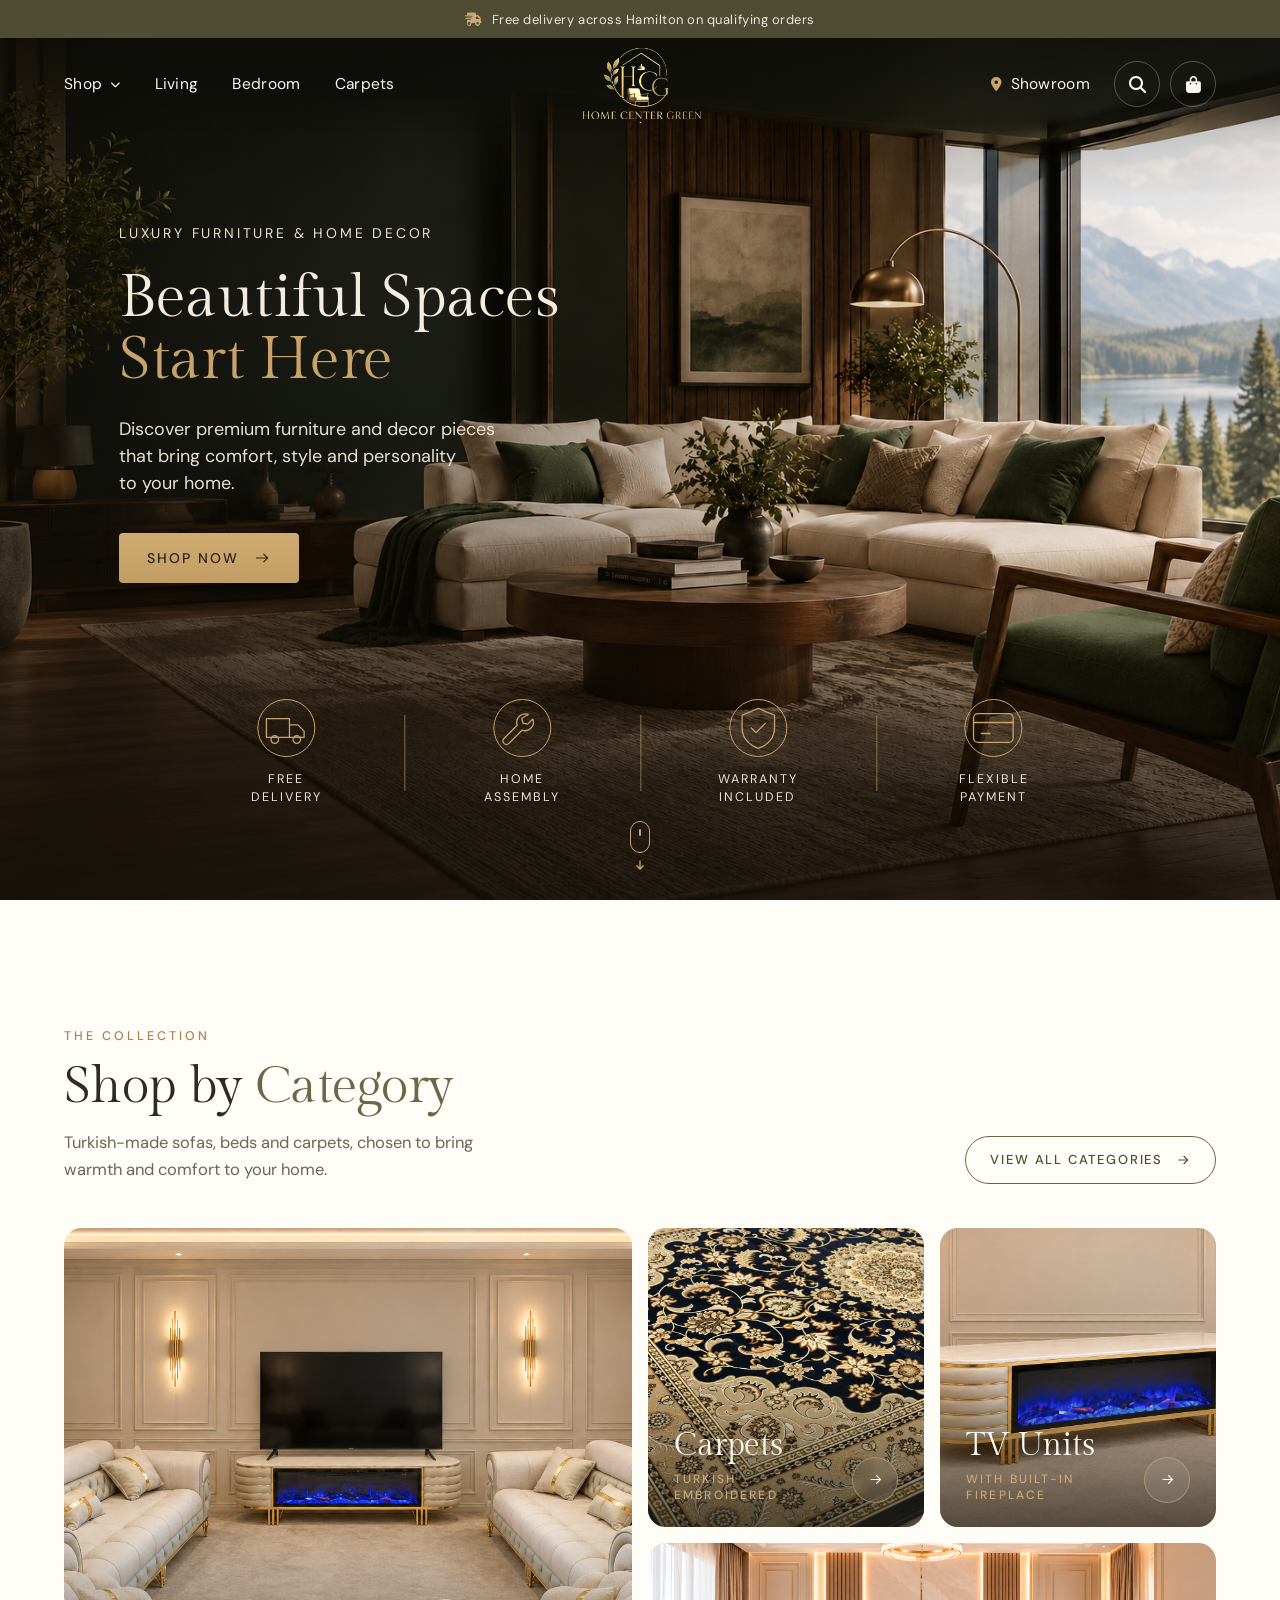
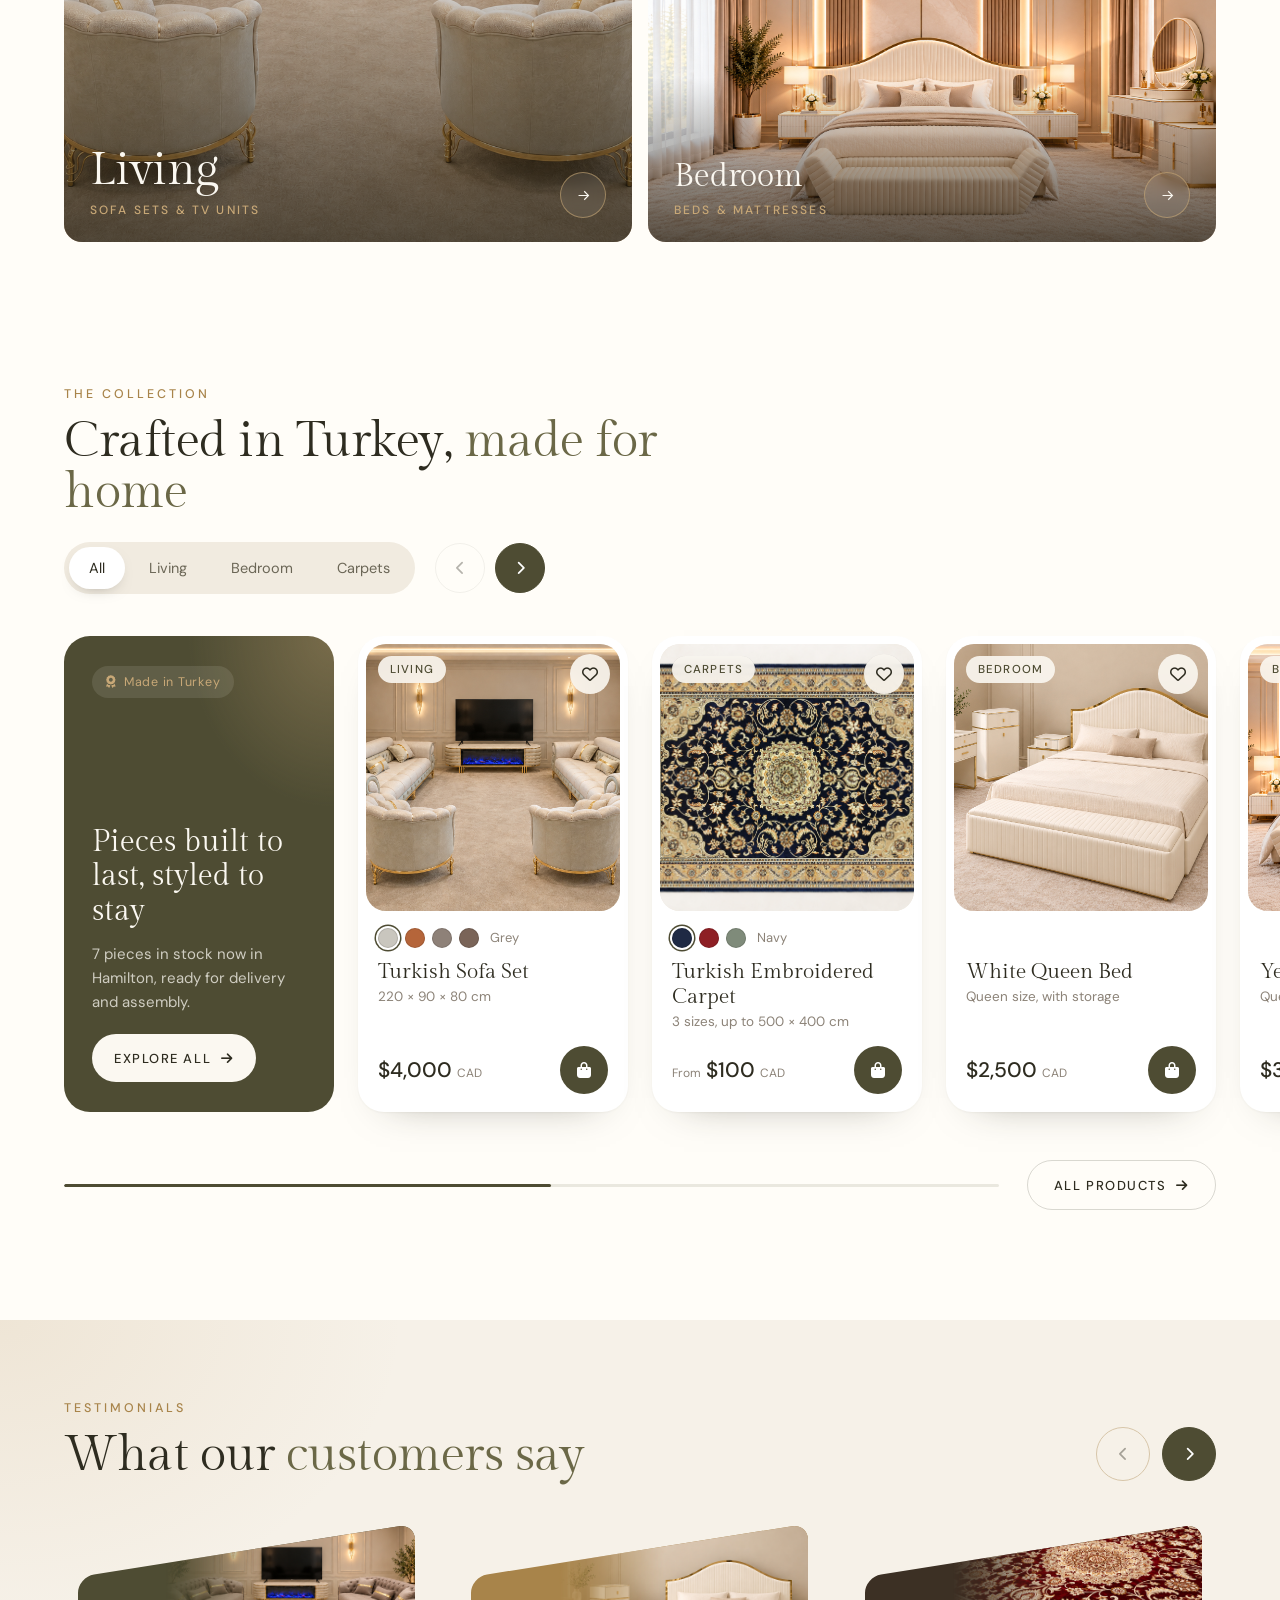
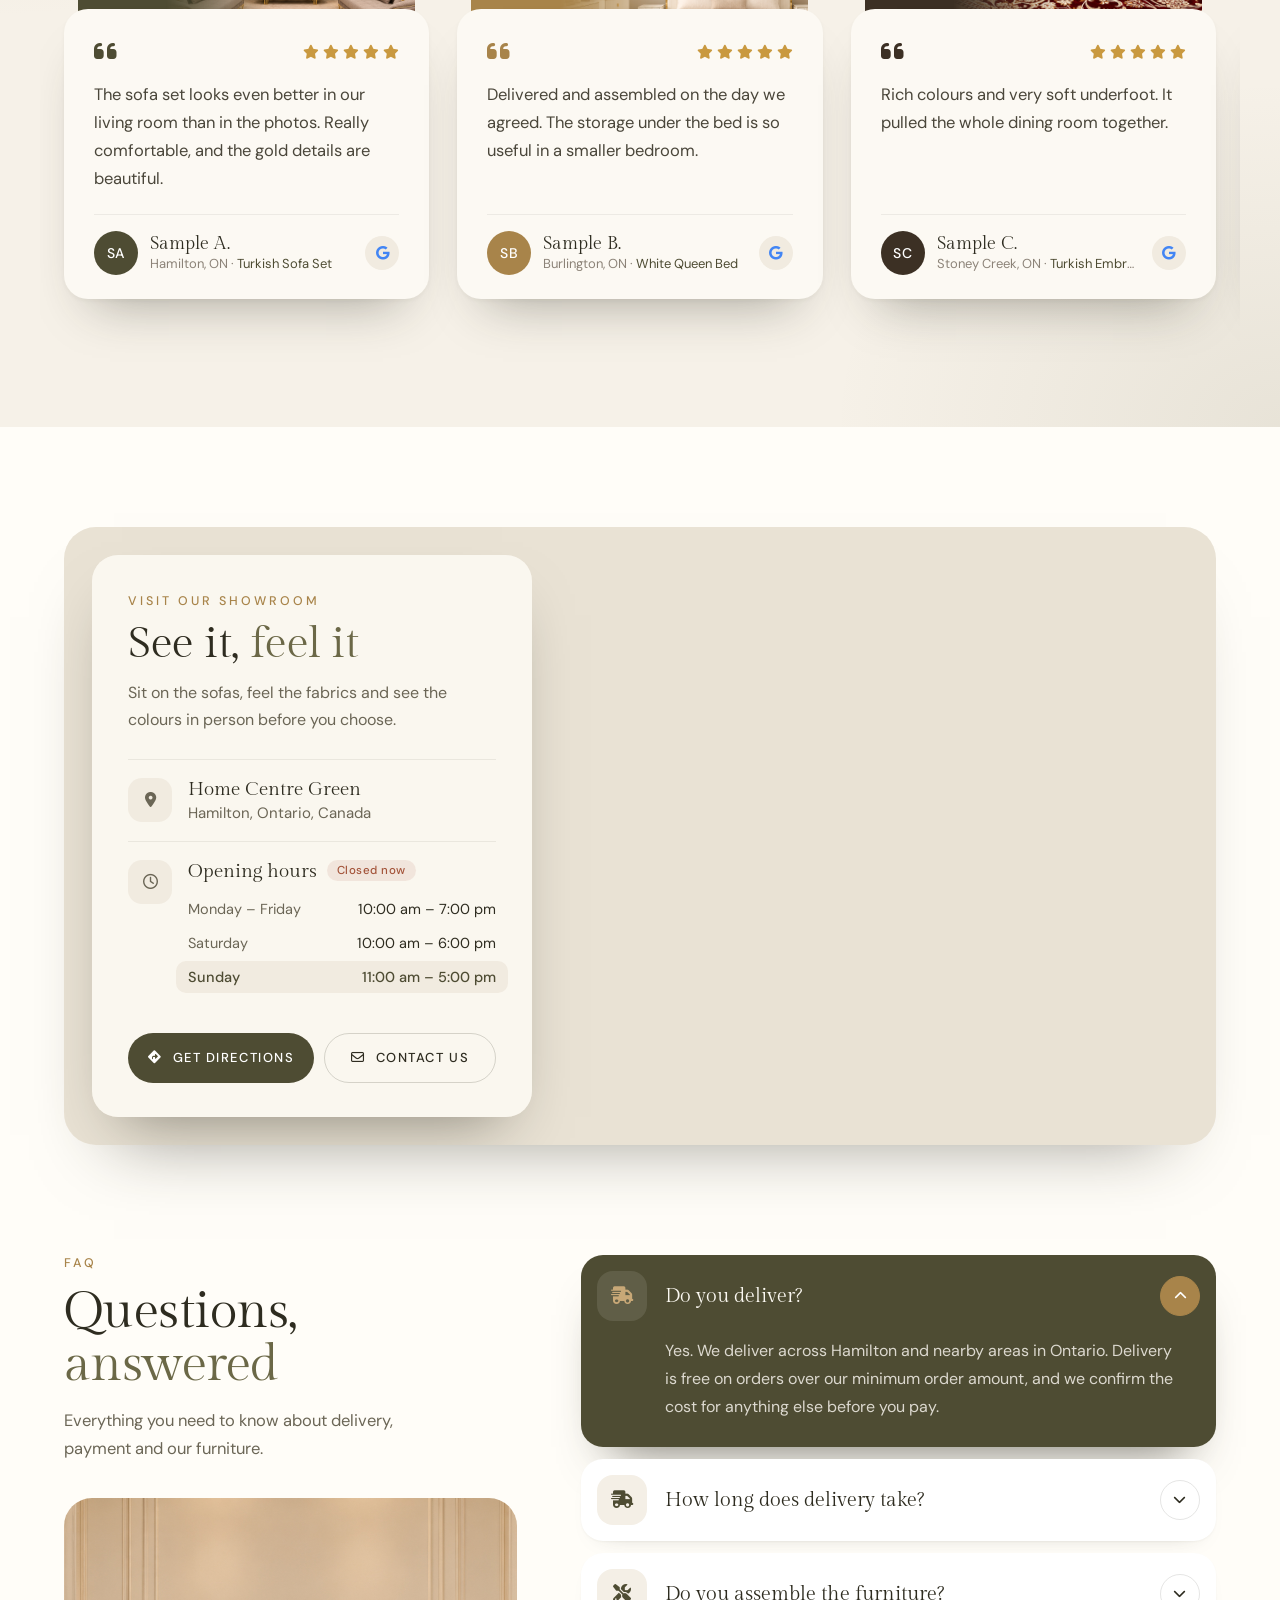
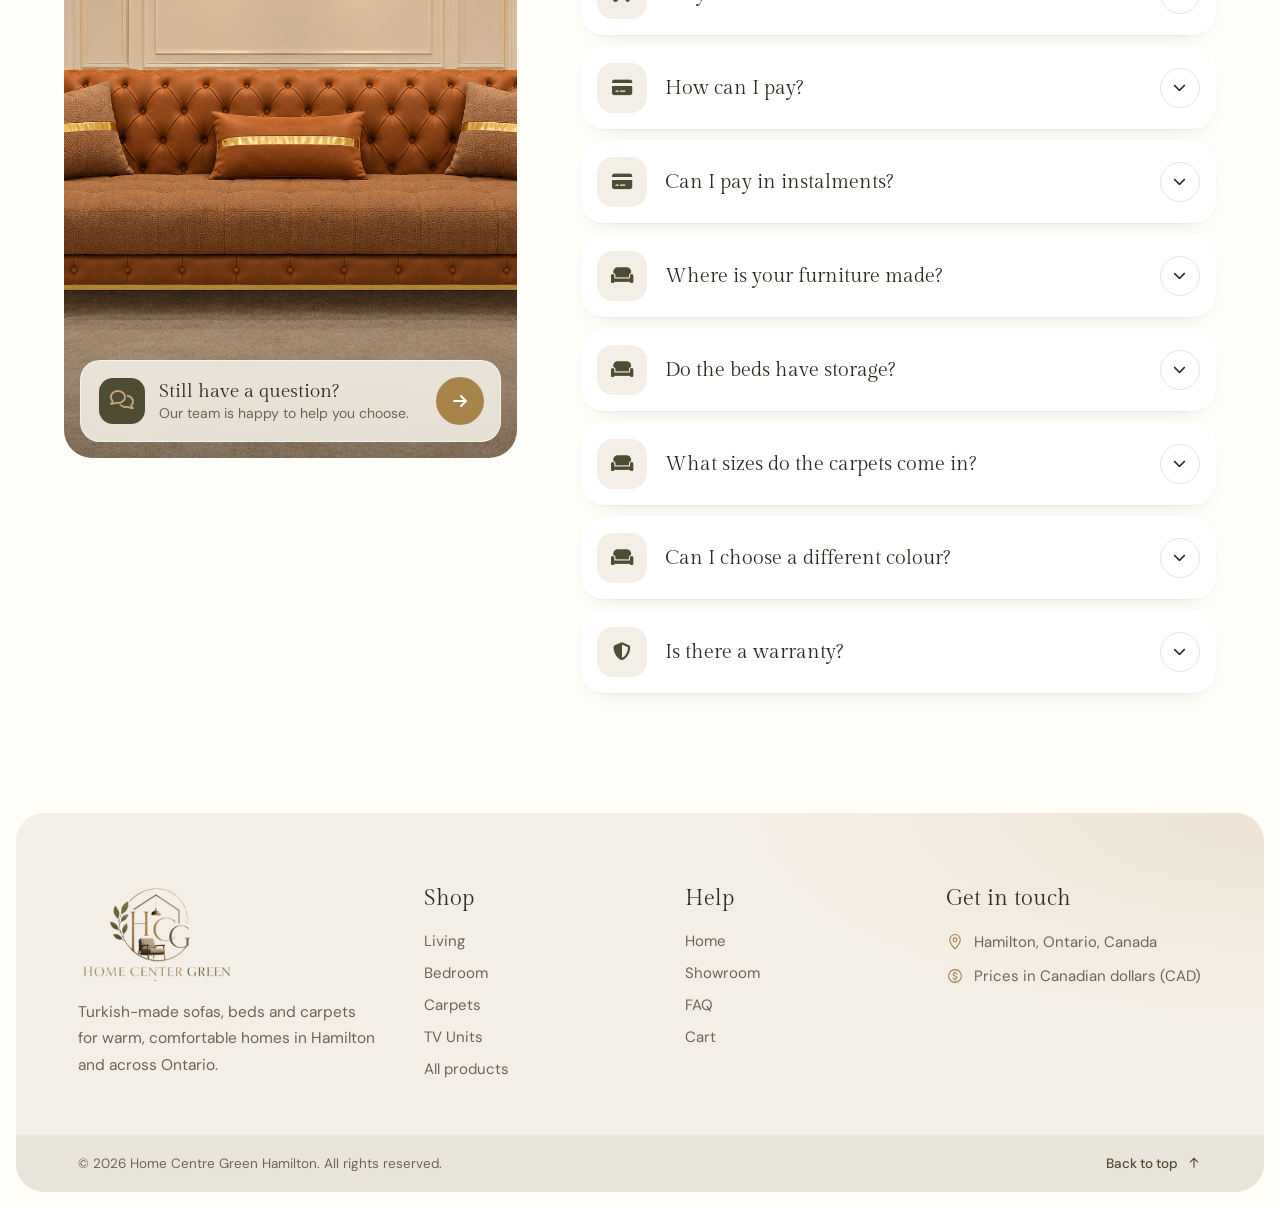
==== commit da3a1d0c: "Rebuild the products section as a collection slider Replaces the Featured Pieces grid with a horizon" ====
--- a/index.html
+++ b/index.html
@@ -250,20 +250,31 @@
             </div>
         </section>
 
-        <!-- ================= FEATURED PRODUCTS (rendered by assets/js/products.js) ================= -->
-        <section class="featured" id="featured">
-            <div class="cat-head">
+        <!-- ================= PRODUCTS (cards rendered by assets/js/products.js) ================= -->
+        <section class="hcg-products" id="featured">
+            <div class="pc-head">
                 <div>
-                    <span class="cat-eyebrow">Featured Pieces</span>
-                    <h2>Made to be <em>lived in</em></h2>
-                    <p>Turkish pieces in stock now. Pick a colour to see it in the room.</p>
-                </div>
-                <a href="shop.html" class="view-all">Shop all products <svg viewBox="0 0 24 24" aria-hidden="true">
-                        <path d="M5 12h14M13 6l6 6-6 6" />
-                    </svg></a>
-            </div>
-            <div class="fp-grid" id="fpGrid"></div>
-            <p class="fp-note">All prices in Canadian dollars (CAD).</p>
+                    <span class="pc-eyebrow">The Collection</span>
+                    <h2>Crafted in Turkey, <em>made for home</em></h2>
+                </div>
+                <div class="pc-controls">
+                    <div class="pc-tabs" role="tablist" aria-label="Filter by room">
+                        <button type="button" class="pc-tab" role="tab" aria-selected="true" data-cat="all">All</button>
+                        <button type="button" class="pc-tab" role="tab" aria-selected="false" data-cat="living">Living</button>
+                        <button type="button" class="pc-tab" role="tab" aria-selected="false" data-cat="bedroom">Bedroom</button>
+                        <button type="button" class="pc-tab" role="tab" aria-selected="false" data-cat="carpets">Carpets</button>
+                    </div>
+                    <div class="pc-arrows">
+                        <button type="button" class="pc-prev" aria-label="Previous products"><i class="fa-solid fa-chevron-left" aria-hidden="true"></i></button>
+                        <button type="button" class="pc-next" aria-label="Next products"><i class="fa-solid fa-chevron-right" aria-hidden="true"></i></button>
+                    </div>
+                </div>
+            </div>
+            <div class="pc-track"></div>
+            <div class="pc-bottom">
+                <div class="pc-progress" aria-hidden="true"><span></span></div>
+                <a href="shop.html" class="pc-all">All products <i class="fa-solid fa-arrow-right" aria-hidden="true"></i></a>
+            </div>
         </section>
 
         <!-- ================= CUSTOMER REVIEWS (filled by assets/js/reviews.js) ================= -->
--- a/assets/css/master.css
+++ b/assets/css/master.css
@@ -1439,36 +1439,243 @@
     transition-delay: .3s
 }
 
-/* ================= FEATURED PRODUCTS ================= */
-.featured {
-    padding: 88px 5% 110px
-}
-
-.fp-grid {
+/* ================= PRODUCTS — collection slider ================= */
+.hcg-products {
+    padding: 96px 0 110px
+}
+
+.pc-head {
+    display: flex;
+    align-items: flex-end;
+    justify-content: space-between;
+    gap: 24px 40px;
+    flex-wrap: wrap;
+    padding: 0 5%;
+    margin-bottom: 36px
+}
+
+.pc-eyebrow {
+    display: block;
+    margin-bottom: 14px;
+    font-family: "DM Sans", "Montserrat", sans-serif;
+    font-size: 12.5px;
+    font-weight: 500;
+    letter-spacing: .24em;
+    text-transform: uppercase;
+    color: var(--brand-gold)
+}
+
+.pc-head h2 {
+    max-width: 640px;
+    font-family: "Gilda Display", "Marcellus", serif;
+    font-weight: 400;
+    font-size: clamp(36px, 3.8vw, 56px);
+    line-height: 1.05;
+    letter-spacing: -.01em;
+    color: var(--brand-ink)
+}
+
+.pc-head h2 em {
+    font-style: normal;
+    color: var(--brand-olive)
+}
+
+.pc-controls {
+    display: flex;
+    align-items: center;
+    gap: 20px
+}
+
+/* room tabs: segmented pill */
+.pc-tabs {
+    display: flex;
+    gap: 4px;
+    padding: 5px;
+    border-radius: 999px;
+    background: #F1EBE0
+}
+
+.pc-tab {
+    height: 42px;
+    padding: 0 20px;
+    border: 0;
+    border-radius: 999px;
+    background: transparent;
+    font-family: "DM Sans", "Montserrat", sans-serif;
+    font-size: 14.5px;
+    color: #6B6656;
+    cursor: pointer;
+    transition: background .35s var(--ease), color .35s, box-shadow .35s
+}
+
+.pc-tab:hover {
+    color: var(--brand-ink)
+}
+
+.pc-tab[aria-selected="true"] {
+    background: #fff;
+    color: var(--brand-ink);
+    box-shadow: 0 6px 16px -10px rgba(46, 44, 32, .5)
+}
+
+.pc-arrows {
+    display: flex;
+    gap: 10px
+}
+
+.pc-arrows button {
+    width: 50px;
+    height: 50px;
+    border-radius: 50%;
     display: grid;
-    grid-template-columns: repeat(4, minmax(0, 1fr));
-    gap: 40px 20px
-}
-
-.fp-card.fp-wide {
-    grid-column: span 2
-}
-
-.fp-media {
+    place-items: center;
+    font-size: 14px;
+    cursor: pointer;
+    transition: background .3s, color .3s, border-color .3s, opacity .3s
+}
+
+.pc-prev {
+    border: 1.5px solid rgba(46, 44, 32, .18);
+    background: transparent;
+    color: var(--brand-ink)
+}
+
+.pc-next {
+    border: 1.5px solid var(--brand-olive-d);
+    background: var(--brand-olive-d);
+    color: #fff
+}
+
+.pc-arrows button:hover:not(:disabled) {
+    background: var(--brand-gold);
+    border-color: var(--brand-gold);
+    color: #fff
+}
+
+.pc-arrows button:disabled {
+    opacity: .35;
+    cursor: default
+}
+
+/* track */
+.pc-track {
+    display: grid;
+    grid-auto-flow: column;
+    grid-auto-columns: calc((90vw - 72px) / 4);
+    gap: 24px;
+    padding: 6px 5% 40px;
+    margin-bottom: -28px;
+    scroll-padding-inline: 5%;
+    overflow-x: auto;
+    scroll-snap-type: x mandatory;
+    scrollbar-width: none
+}
+
+.pc-track::-webkit-scrollbar {
+    display: none
+}
+
+.pc-track > [hidden] {
+    display: none
+}
+
+/* editorial first card */
+.pc-intro {
+    scroll-snap-align: start;
+    display: flex;
+    flex-direction: column;
+    justify-content: flex-end;
+    gap: 14px;
+    padding: 30px 28px;
+    border-radius: 26px;
+    background:
+        radial-gradient(90% 60% at 100% 0%, rgba(200, 168, 119, .35), transparent 60%),
+        var(--brand-olive-d);
+    color: var(--brand-cream);
+    font-family: "DM Sans", "Montserrat", sans-serif
+}
+
+.pc-intro-tag {
+    align-self: flex-start;
+    display: inline-flex;
+    align-items: center;
+    gap: 8px;
+    margin-bottom: auto;
+    padding: 8px 14px;
+    border-radius: 999px;
+    background: rgba(251, 248, 241, .1);
+    font-size: 12.5px;
+    letter-spacing: .06em;
+    color: var(--brand-gold-l)
+}
+
+.pc-intro h3 {
+    font-family: "Gilda Display", "Marcellus", serif;
+    font-weight: 400;
+    font-size: 30px;
+    line-height: 1.15
+}
+
+.pc-intro p {
+    font-size: 15px;
+    line-height: 1.6;
+    color: rgba(251, 248, 241, .75)
+}
+
+.pc-intro-btn {
+    align-self: flex-start;
+    display: inline-flex;
+    align-items: center;
+    gap: 10px;
+    margin-top: 6px;
+    height: 48px;
+    padding: 0 22px;
+    border-radius: 999px;
+    background: var(--brand-cream);
+    color: var(--brand-ink);
+    font-size: 13px;
+    font-weight: 500;
+    letter-spacing: .12em;
+    text-transform: uppercase;
+    transition: background .3s, color .3s
+}
+
+.pc-intro-btn:hover {
+    background: var(--brand-gold);
+    color: #fff
+}
+
+/* product card */
+.pc-card {
+    scroll-snap-align: start;
+    display: flex;
+    flex-direction: column;
+    border-radius: 26px;
+    background: #fff;
+    box-shadow: 0 1px 2px rgba(46, 44, 32, .04), 0 18px 40px -32px rgba(46, 44, 32, .5);
+    transition: transform .45s var(--ease), box-shadow .45s var(--ease)
+}
+
+.pc-card:hover {
+    transform: translateY(-6px);
+    box-shadow: 0 1px 2px rgba(46, 44, 32, .04), 0 30px 50px -32px rgba(46, 44, 32, .6)
+}
+
+.pc-media {
     position: relative;
-    height: clamp(260px, 24vw, 340px);
-    border-radius: 18px;
+    margin: 8px 8px 0;
+    aspect-ratio: 4 / 4.2;
+    border-radius: 20px;
     overflow: hidden;
-    background: #EDE6DA
-}
-
-.fp-link {
+    background: #F1EBE0
+}
+
+.pc-link {
     position: absolute;
-    inset: 0;
-    display: block
-}
-
-.fp-img {
+    inset: 0
+}
+
+.pc-img {
     position: absolute;
     inset: 0;
     width: 100%;
@@ -1477,173 +1684,316 @@
     transition: opacity .6s var(--ease), transform 1.2s var(--ease)
 }
 
-.fp-img-alt {
+.pc-img-alt {
     opacity: 0
 }
 
-.fp-card:hover .fp-img {
-    transform: scale(1.04)
-}
-
-.fp-card:hover .fp-img-alt {
+.pc-card:hover .pc-img {
+    transform: scale(1.05)
+}
+
+.pc-card:hover .pc-img-alt {
     opacity: 1
 }
 
-.fp-tag {
+.pc-tag {
     position: absolute;
-    top: 14px;
-    left: 14px;
+    top: 12px;
+    left: 12px;
     padding: 6px 12px;
     border-radius: 999px;
-    background: rgba(251, 248, 241, .92);
-    font-family: "DM Sans", "Montserrat", sans-serif;
-    font-size: 11px;
+    background: rgba(251, 248, 241, .9);
+    -webkit-backdrop-filter: blur(8px);
+    backdrop-filter: blur(8px);
+    font-family: "DM Sans", sans-serif;
+    font-size: 11.5px;
     font-weight: 500;
-    letter-spacing: .14em;
+    letter-spacing: .1em;
     text-transform: uppercase;
     color: var(--brand-olive-d);
     pointer-events: none
 }
 
-.fp-add {
+.pc-wish {
     position: absolute;
-    left: 14px;
-    right: 14px;
-    bottom: 14px;
-    display: flex;
-    align-items: center;
-    justify-content: center;
-    gap: 10px;
-    height: 48px;
+    top: 10px;
+    right: 10px;
+    width: 40px;
+    height: 40px;
     border: 0;
-    border-radius: 999px;
-    background: var(--brand-cream);
+    border-radius: 50%;
+    display: grid;
+    place-items: center;
+    background: rgba(251, 248, 241, .9);
+    -webkit-backdrop-filter: blur(8px);
+    backdrop-filter: blur(8px);
     color: var(--brand-ink);
-    font-family: "DM Sans", "Montserrat", sans-serif;
-    font-size: 12.5px;
-    font-weight: 500;
-    letter-spacing: .14em;
-    text-transform: uppercase;
+    font-size: 16px;
     cursor: pointer;
-    box-shadow: 0 10px 24px -12px rgba(46, 44, 32, .5);
-    opacity: 0;
-    transform: translateY(10px);
-    transition: opacity .35s var(--ease), transform .35s var(--ease), background .3s, color .3s
-}
-
-.fp-add svg {
-    width: 17px;
-    height: 17px;
-    fill: none;
-    stroke: currentColor;
-    stroke-width: 1.6
-}
-
-.fp-card:hover .fp-add,
-.fp-add:focus-visible {
-    opacity: 1;
-    transform: none
-}
-
-.fp-add:hover,
-.fp-add.done {
-    background: var(--brand-olive);
-    color: #fff
-}
-
-.fp-info {
-    padding: 18px 4px 0
-}
-
-.fp-row {
-    display: flex;
-    align-items: baseline;
-    justify-content: space-between;
-    gap: 16px
-}
-
-.fp-row-sub {
-    align-items: center;
-    margin-top: 6px
-}
-
-.fp-name {
+    transition: transform .3s var(--ease), color .3s
+}
+
+.pc-wish:hover {
+    transform: scale(1.1)
+}
+
+.pc-wish.is-on {
+    color: #B4533A
+}
+
+.pc-wish.is-on i {
+    animation: pcPop .4s var(--ease)
+}
+
+@keyframes pcPop {
+    50% {
+        transform: scale(1.35)
+    }
+}
+
+.pc-body {
+    flex: 1;
+    display: flex;
+    flex-direction: column;
+    padding: 16px 20px 18px;
+    font-family: "DM Sans", "Montserrat", sans-serif
+}
+
+.pc-swatches {
+    display: flex;
+    align-items: center;
+    gap: 7px;
+    min-height: 22px;
+    margin-bottom: 10px
+}
+
+.pc-swatch {
+    width: 20px;
+    height: 20px;
+    padding: 0;
+    border: 0;
+    border-radius: 50%;
+    background: var(--c);
+    box-shadow: inset 0 0 0 1px rgba(0, 0, 0, .12);
+    cursor: pointer;
+    transition: transform .25s var(--ease), box-shadow .25s
+}
+
+.pc-swatch:hover {
+    transform: scale(1.12)
+}
+
+.pc-swatch[aria-checked="true"] {
+    box-shadow: inset 0 0 0 1px rgba(0, 0, 0, .12), 0 0 0 2px #fff, 0 0 0 3.5px var(--brand-olive-d)
+}
+
+.pc-colour-name {
+    margin-left: 4px;
+    font-size: 13px;
+    color: #8C8378
+}
+
+.pc-name {
     font-family: "Gilda Display", "Marcellus", serif;
     font-weight: 400;
-    font-size: 22px;
+    font-size: 21px;
     line-height: 1.2;
     color: var(--brand-ink)
 }
 
-.fp-name a {
+.pc-name a {
     transition: color .3s
 }
 
-.fp-name a:hover {
+.pc-name a:hover {
     color: var(--brand-olive)
 }
 
-.fp-price {
-    flex: none;
-    font-family: "DM Sans", "Montserrat", sans-serif;
-    font-size: 17px;
+.pc-meta {
+    margin-top: 4px;
+    font-size: 13.5px;
+    color: #8C8378
+}
+
+.pc-foot {
+    display: flex;
+    align-items: center;
+    justify-content: space-between;
+    gap: 12px;
+    margin-top: auto;
+    padding-top: 16px
+}
+
+.pc-price {
+    display: flex;
+    align-items: baseline;
+    gap: 5px;
+    font-size: 21px;
     font-weight: 500;
-    color: var(--brand-olive-d)
-}
-
-.fp-price small {
-    margin-right: 5px;
+    color: var(--brand-ink)
+}
+
+.pc-price small {
     font-size: 12px;
     font-weight: 400;
     color: #8C8378
 }
 
-.fp-meta {
-    font-family: "DM Sans", "Montserrat", sans-serif;
-    font-size: 14px;
-    color: #8C8378
-}
-
-.fp-swatches {
+.pc-add {
+    position: relative;
     flex: none;
-    display: flex;
-    gap: 8px
-}
-
-.fp-swatch {
-    width: 20px;
-    height: 20px;
-    padding: 0;
+    width: 48px;
+    height: 48px;
+    border: 0;
     border-radius: 50%;
-    border: 0;
-    background: var(--c);
-    box-shadow: inset 0 0 0 1px rgba(0, 0, 0, .12);
+    display: grid;
+    place-items: center;
+    background: var(--brand-olive-d);
+    color: #fff;
+    font-size: 16px;
     cursor: pointer;
-    transition: box-shadow .25s, transform .25s var(--ease)
-}
-
-.fp-swatch:hover {
-    transform: scale(1.12)
-}
-
-.fp-swatch[aria-checked="true"] {
-    box-shadow: inset 0 0 0 1px rgba(0, 0, 0, .12), 0 0 0 2px var(--cream), 0 0 0 3px var(--brand-olive)
-}
-
-.fp-note {
-    margin-top: 44px;
-    text-align: center;
+    transition: background .3s, transform .3s var(--ease)
+}
+
+.pc-add i {
+    grid-area: 1 / 1;
+    transition: opacity .3s, transform .4s var(--ease)
+}
+
+.pc-add .fa-check {
+    opacity: 0;
+    transform: scale(.4)
+}
+
+.pc-add:hover {
+    background: var(--brand-gold);
+    transform: scale(1.06)
+}
+
+.pc-add.done {
+    background: var(--brand-gold)
+}
+
+.pc-add.done .fa-bag-shopping {
+    opacity: 0;
+    transform: scale(.4)
+}
+
+.pc-add.done .fa-check {
+    opacity: 1;
+    transform: none
+}
+
+/* bottom: progress + all products */
+.pc-bottom {
+    display: flex;
+    align-items: center;
+    gap: 28px;
+    padding: 36px 5% 0
+}
+
+.pc-progress {
+    flex: 1;
+    height: 3px;
+    border-radius: 3px;
+    background: rgba(107, 104, 71, .14);
+    overflow: hidden
+}
+
+.pc-progress span {
+    display: block;
+    height: 100%;
+    border-radius: 3px;
+    background: var(--brand-olive-d);
+    transition: transform .2s linear, width .3s
+}
+
+.pc-all {
+    display: inline-flex;
+    align-items: center;
+    gap: 10px;
+    height: 50px;
+    padding: 0 26px;
+    border-radius: 999px;
+    border: 1px solid rgba(46, 44, 32, .18);
     font-family: "DM Sans", "Montserrat", sans-serif;
     font-size: 13px;
-    color: #8C8378
-}
-
-.fp-grid .reveal:nth-child(2) { transition-delay: .08s }
-.fp-grid .reveal:nth-child(3) { transition-delay: .16s }
-.fp-grid .reveal:nth-child(4) { transition-delay: .08s }
-.fp-grid .reveal:nth-child(5) { transition-delay: .16s }
-.fp-grid .reveal:nth-child(6) { transition-delay: .24s }
-.fp-grid .reveal:nth-child(7) { transition-delay: .32s }
+    font-weight: 500;
+    letter-spacing: .12em;
+    text-transform: uppercase;
+    color: var(--brand-ink);
+    transition: background .3s, color .3s, border-color .3s
+}
+
+.pc-all:hover {
+    background: var(--brand-olive-d);
+    border-color: var(--brand-olive-d);
+    color: #fff
+}
+
+@media (max-width:1180px) {
+    .pc-track {
+        grid-auto-columns: calc((90vw - 48px) / 3)
+    }
+}
+
+@media (max-width:860px) {
+    .pc-track {
+        grid-auto-columns: calc((90vw - 24px) / 2)
+    }
+}
+
+@media (max-width:767px) {
+    .hcg-products {
+        padding: 64px 0 80px
+    }
+
+    .pc-head {
+        flex-direction: column;
+        align-items: flex-start;
+        margin-bottom: 24px
+    }
+
+    .pc-controls {
+        width: 100%
+    }
+
+    .pc-tabs {
+        flex: 1;
+        overflow-x: auto;
+        scrollbar-width: none
+    }
+
+    .pc-tab {
+        flex: 1;
+        padding: 0 12px;
+        font-size: 14px
+    }
+
+    .pc-arrows {
+        display: none
+    }
+
+    .pc-track {
+        grid-auto-columns: 78%;
+        gap: 14px
+    }
+
+    .pc-intro h3 {
+        font-size: 26px
+    }
+
+    .pc-bottom {
+        flex-direction: column;
+        align-items: stretch;
+        gap: 22px;
+        padding-top: 28px
+    }
+
+    .pc-all {
+        justify-content: center
+    }
+}
 
 /* header cart count pops when something is added */
 #cartCount.bump {
@@ -1653,51 +2003,6 @@
 @keyframes cartBump {
     40% {
         transform: scale(1.4)
-    }
-}
-
-/* touch screens have no hover: keep the add button visible */
-@media (hover: none) {
-    .fp-add {
-        opacity: 1;
-        transform: none;
-        left: auto;
-        width: 48px;
-        padding: 0
-    }
-
-    .fp-add span {
-        display: none
-    }
-}
-
-@media (max-width:1024px) {
-    .fp-grid {
-        grid-template-columns: repeat(2, minmax(0, 1fr))
-    }
-}
-
-@media (max-width:767px) {
-    .featured {
-        padding: 56px 5% 80px
-    }
-
-    .fp-grid {
-        grid-template-columns: 1fr;
-        gap: 32px
-    }
-
-    .fp-card.fp-wide {
-        grid-column: auto
-    }
-
-    .fp-media {
-        height: 250px;
-        border-radius: 14px
-    }
-
-    .fp-name {
-        font-size: 20px
     }
 }
 
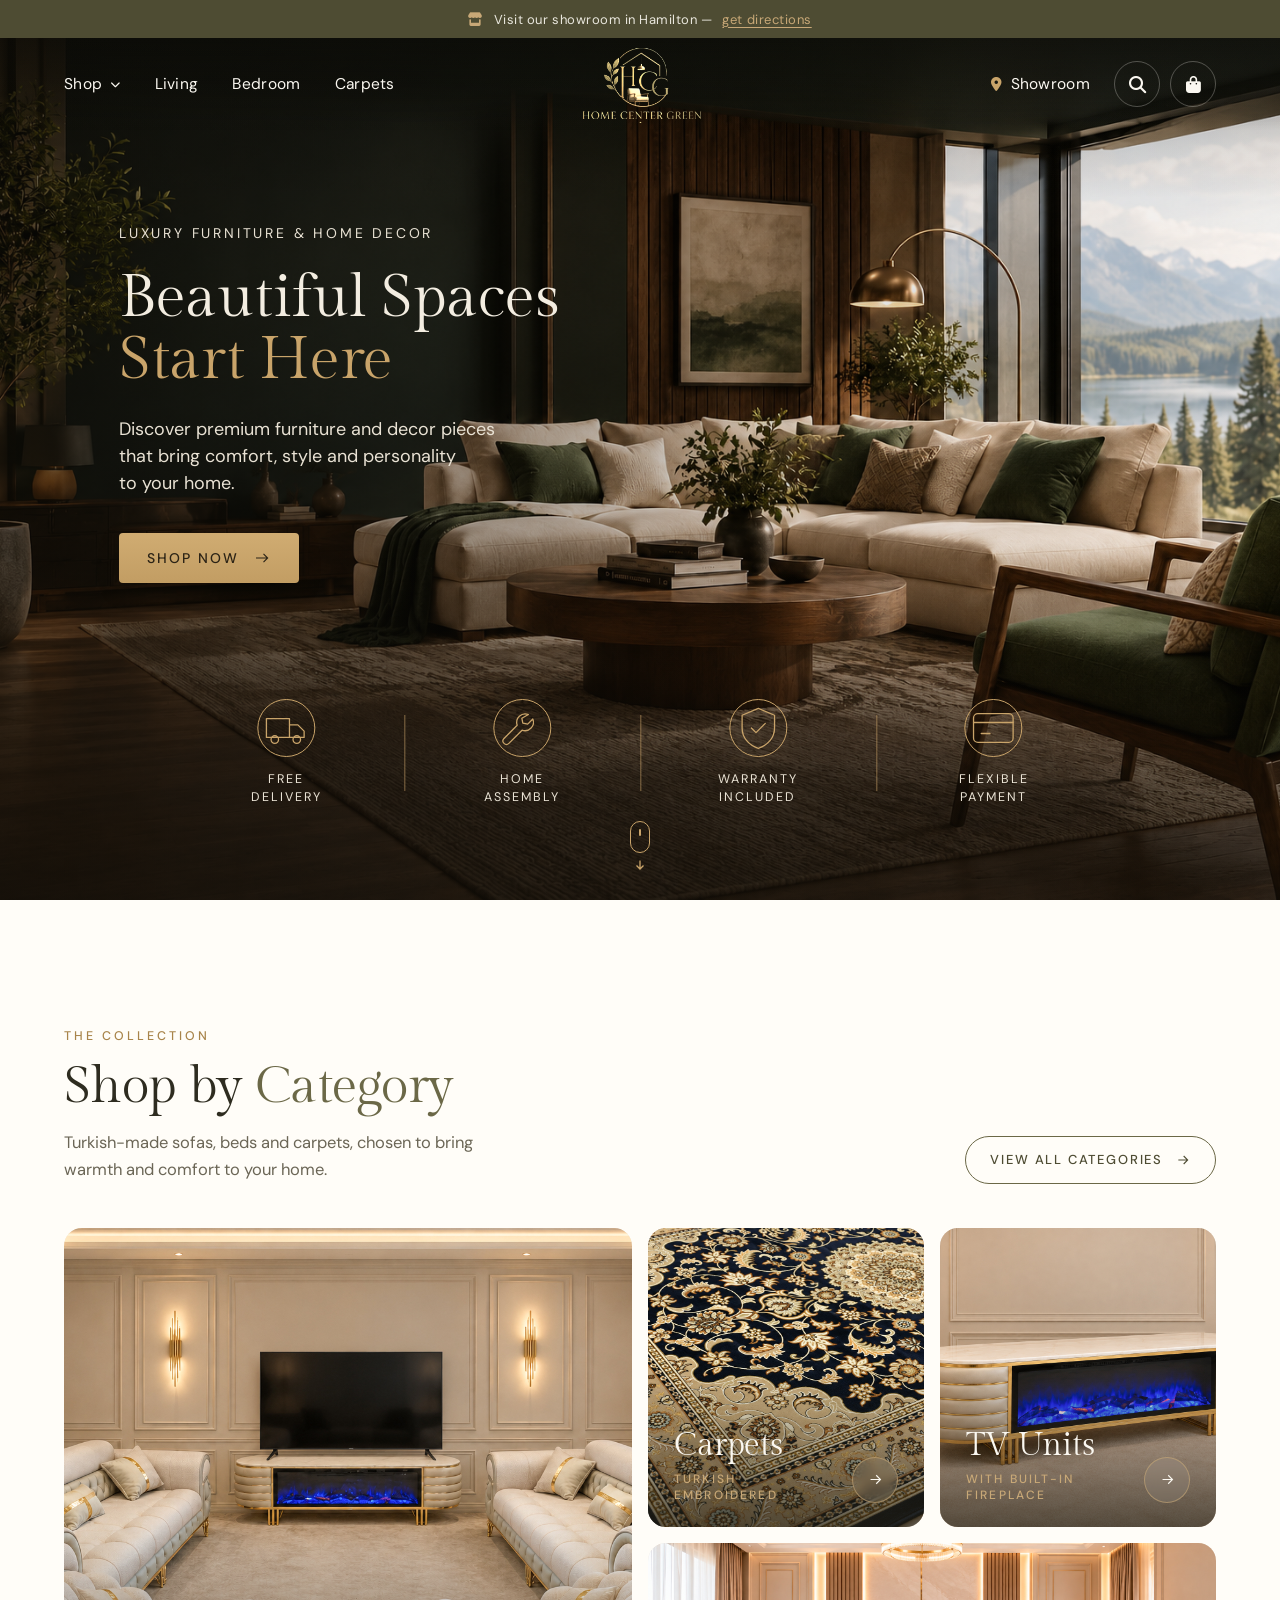
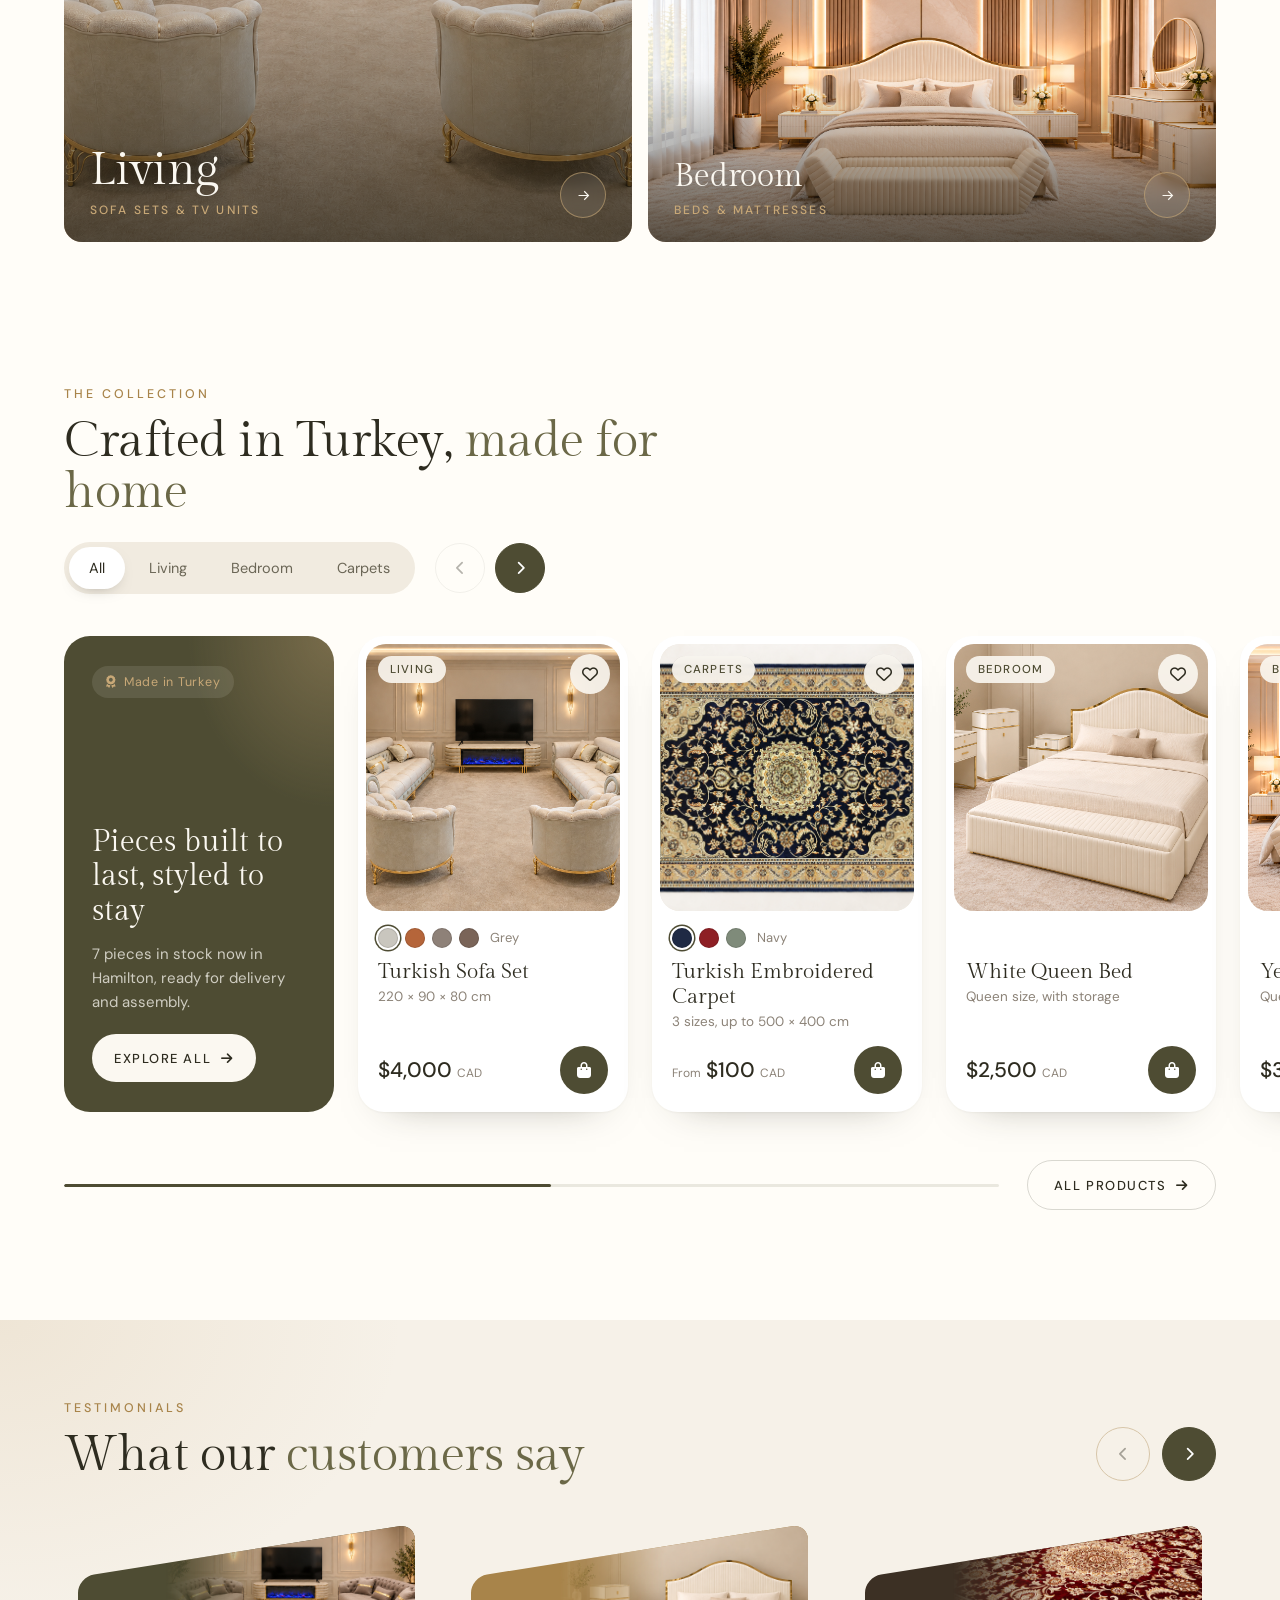
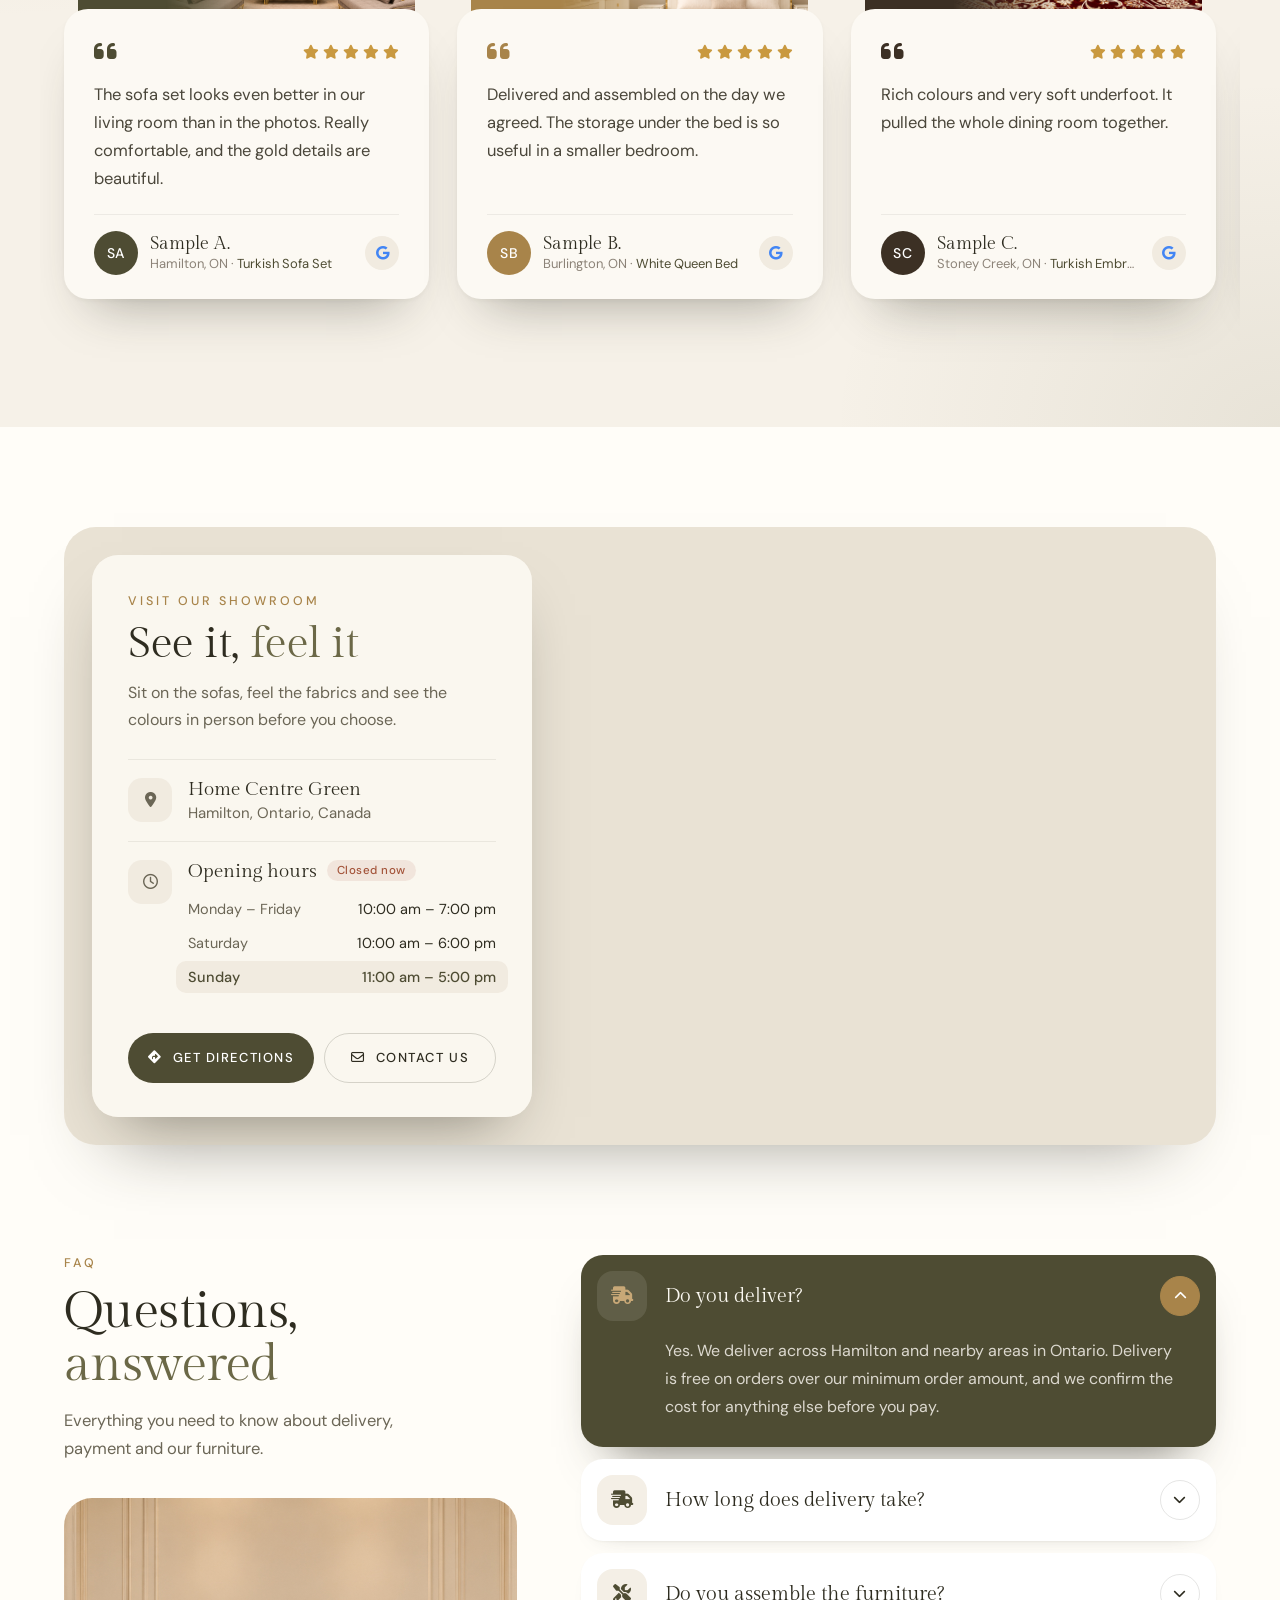
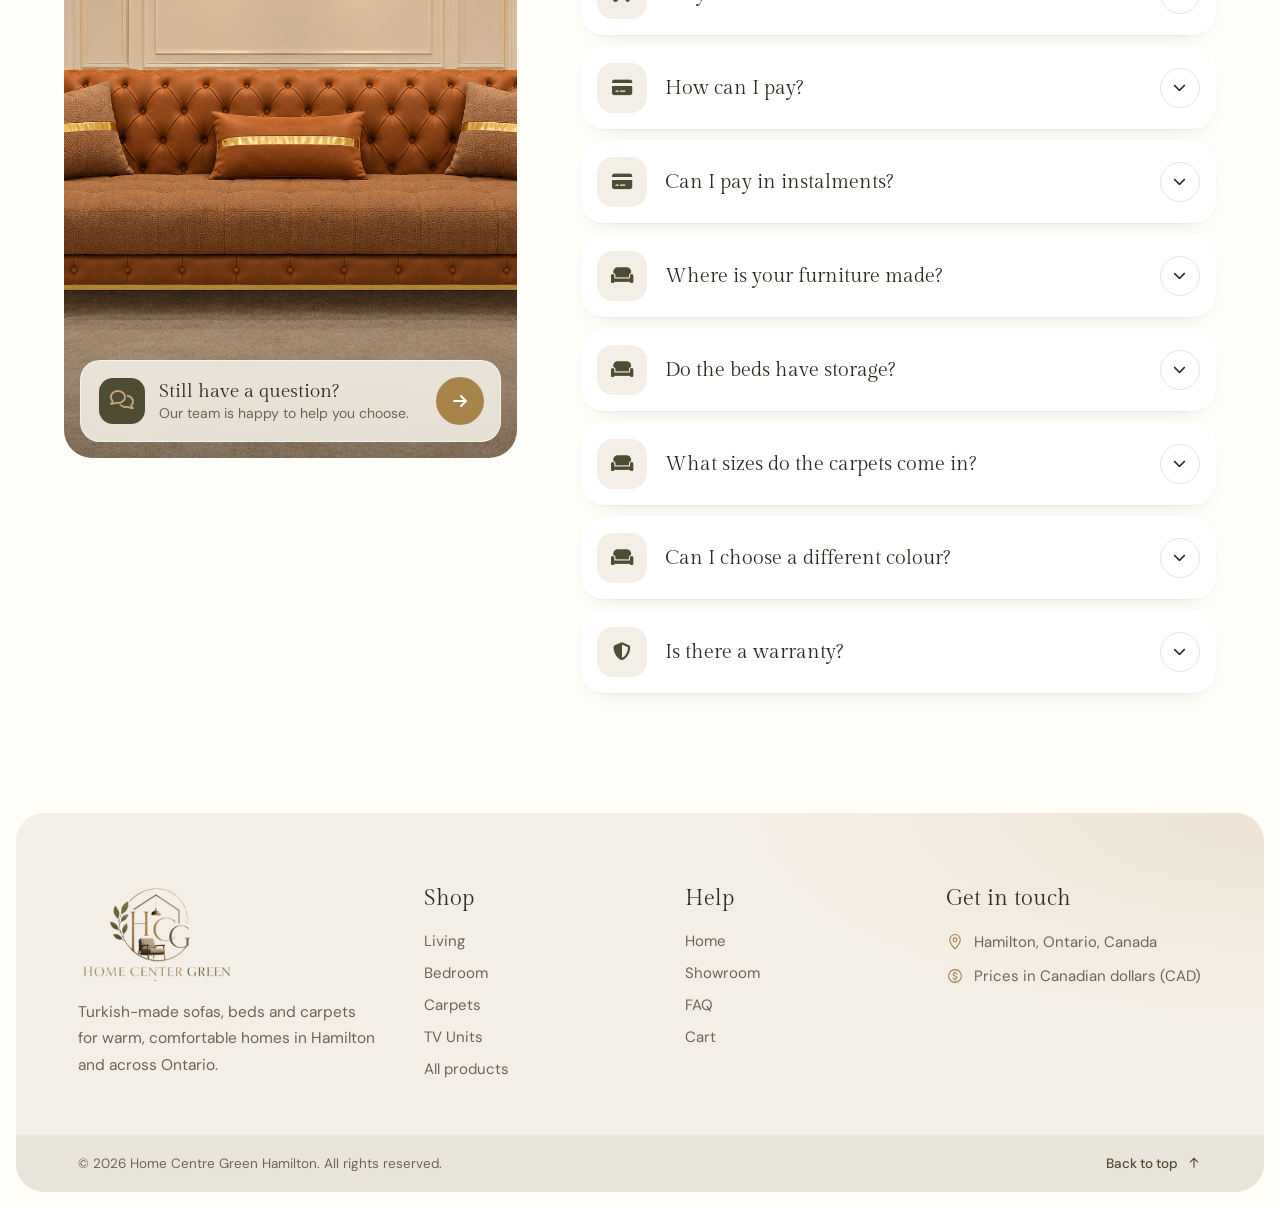
==== commit 344eb5f1: "Add the shop page with filters, sorting and quick view shop.html lists every product with a photo ba" ====
--- a/index.html
+++ b/index.html
@@ -404,6 +404,7 @@
         </div>
     </footer>
 
+    <script src="assets/js/catalog.js"></script>
     <script src="assets/js/products.js"></script>
     <script src="assets/js/header.js"></script>
     <script src="assets/js/reviews.js"></script>
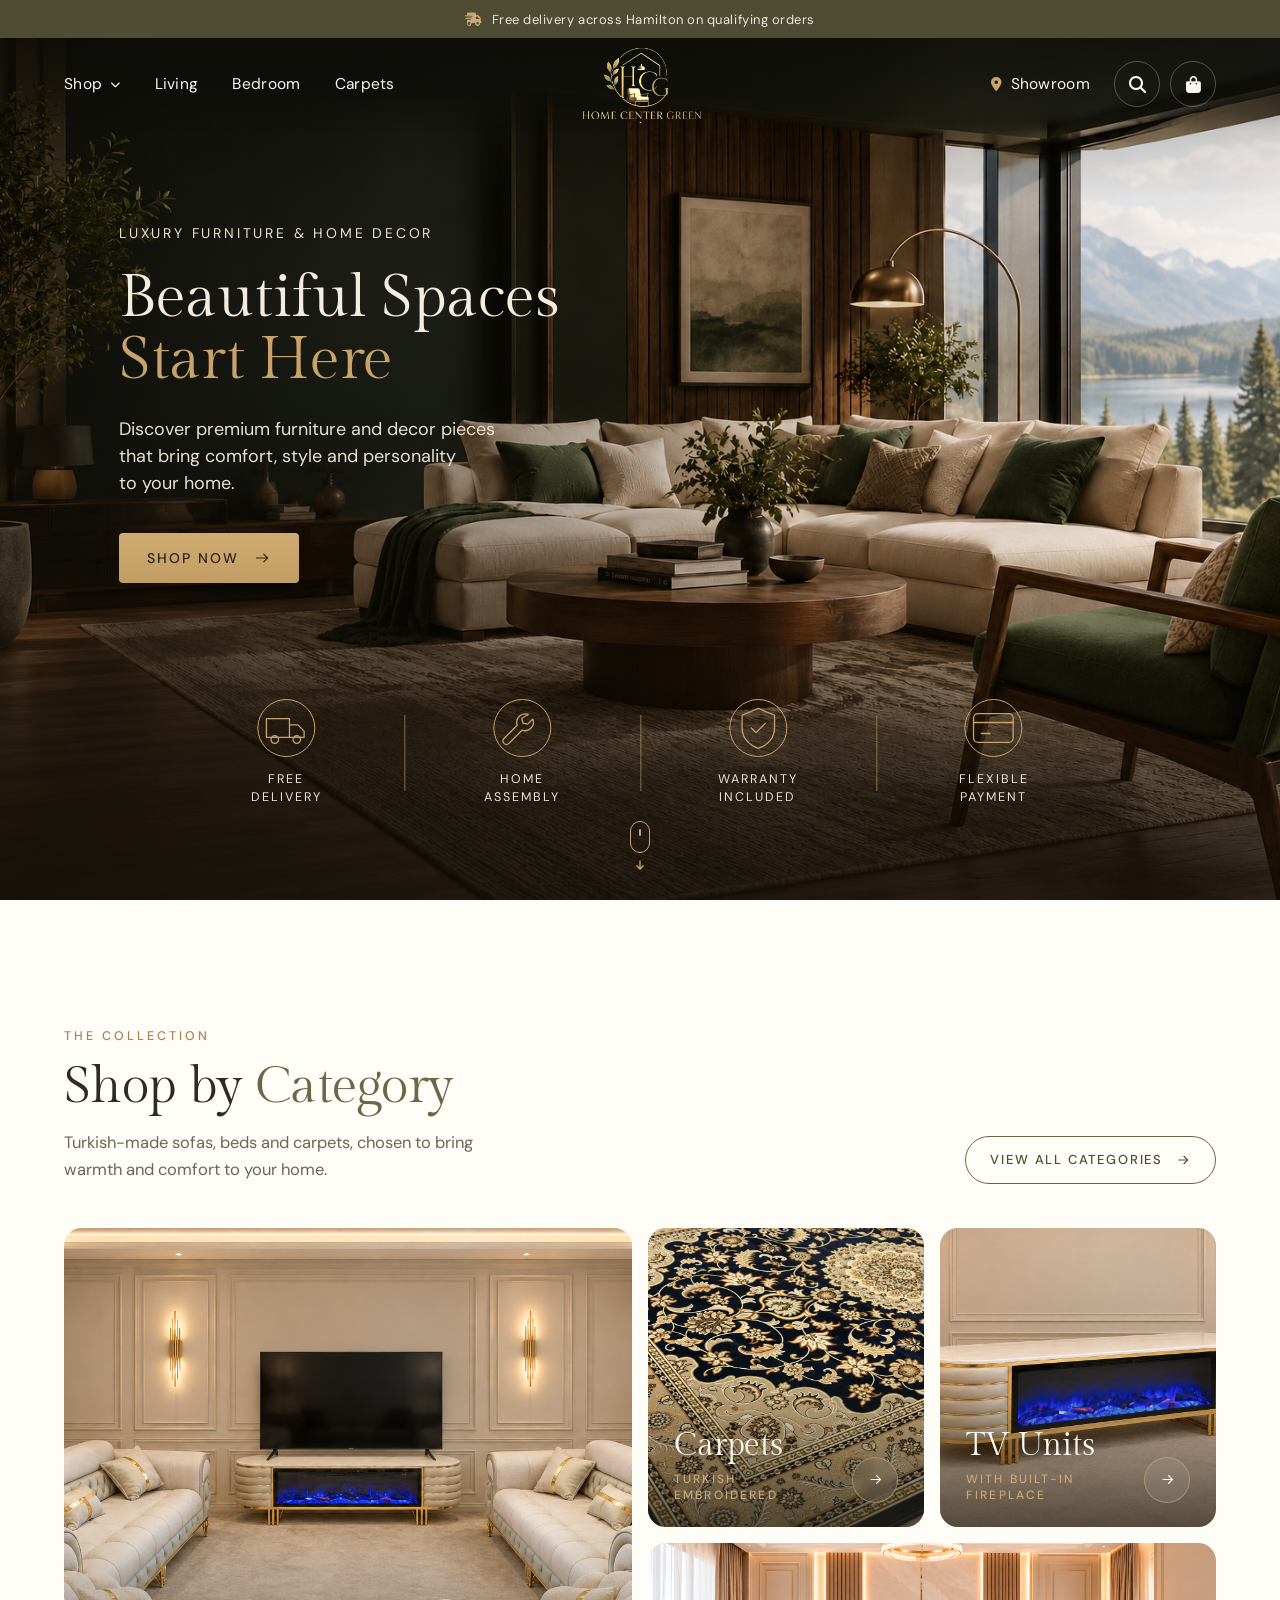
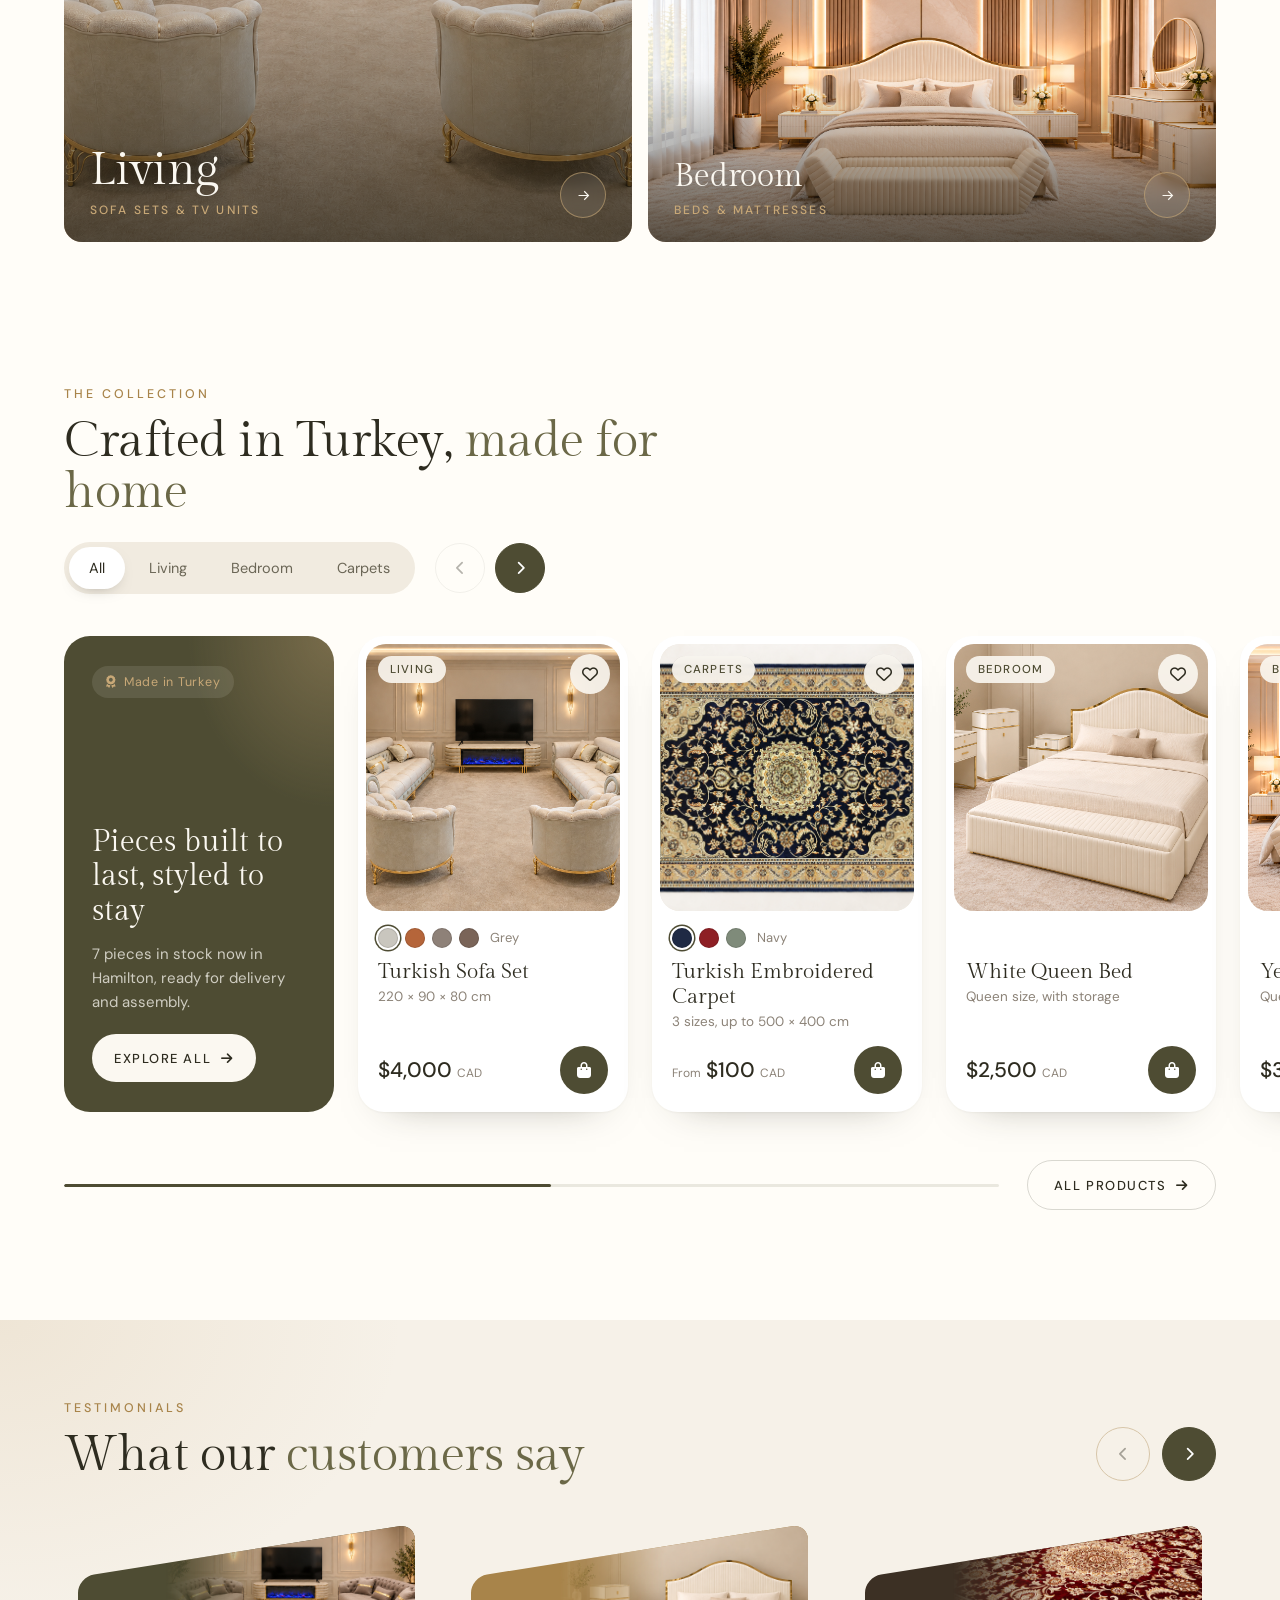
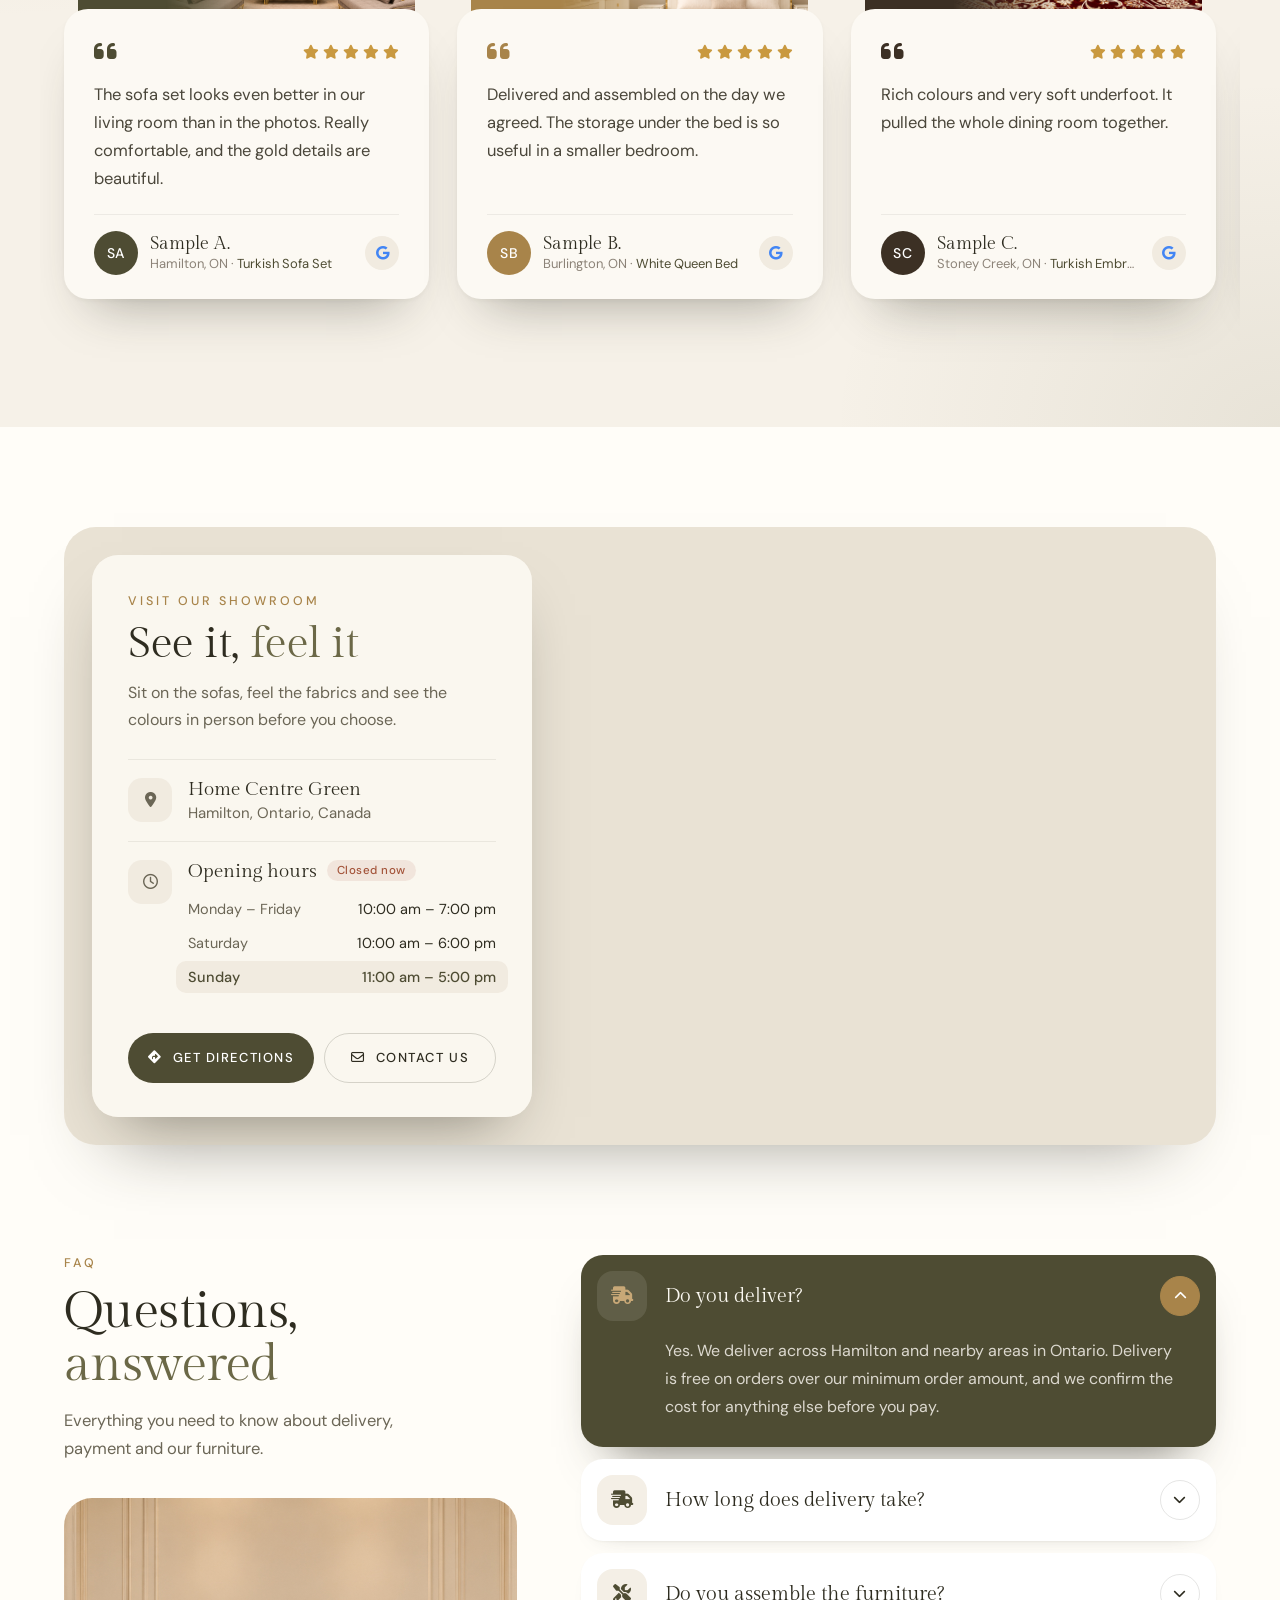
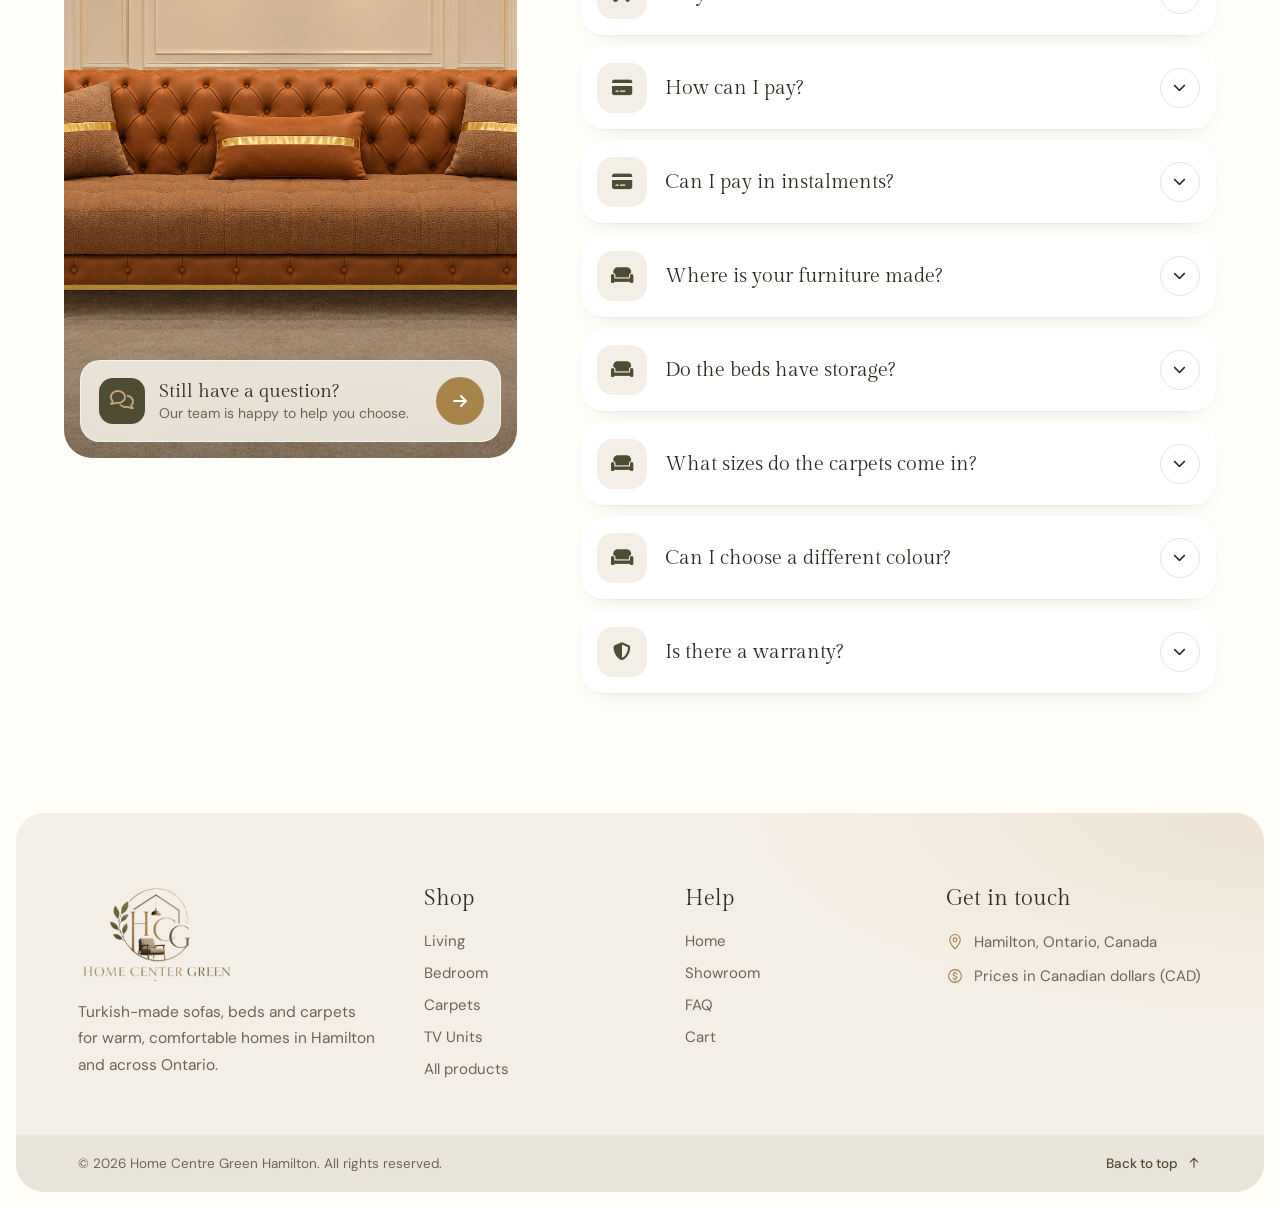
==== commit fe90174a: "Add the product page product.html?p=CODE shows one product: breadcrumb, a gallery with thumbnails, h" ====
--- a/index.html
+++ b/index.html
@@ -68,7 +68,7 @@
                     <a href="shop.html?cat=carpets" class="hh-cat"><img src="assets/imgs/products/carpet/navy/2.jpg" alt="" loading="lazy"><span>Carpets</span></a>
                     <a href="shop.html?cat=tv-units" class="hh-cat"><img src="assets/imgs/products/tv-fireplace/1.jpg" alt="" loading="lazy"><span>TV Units</span></a>
                 </div>
-                <a href="#featured" class="hh-feature">
+                <a href="product.html?p=D0-0002" class="hh-feature">
                     <img src="assets/imgs/products/sofa-set/rust/2.jpg" alt="" loading="lazy">
                     <span class="hh-feature-body">
                         <small>Featured</small>
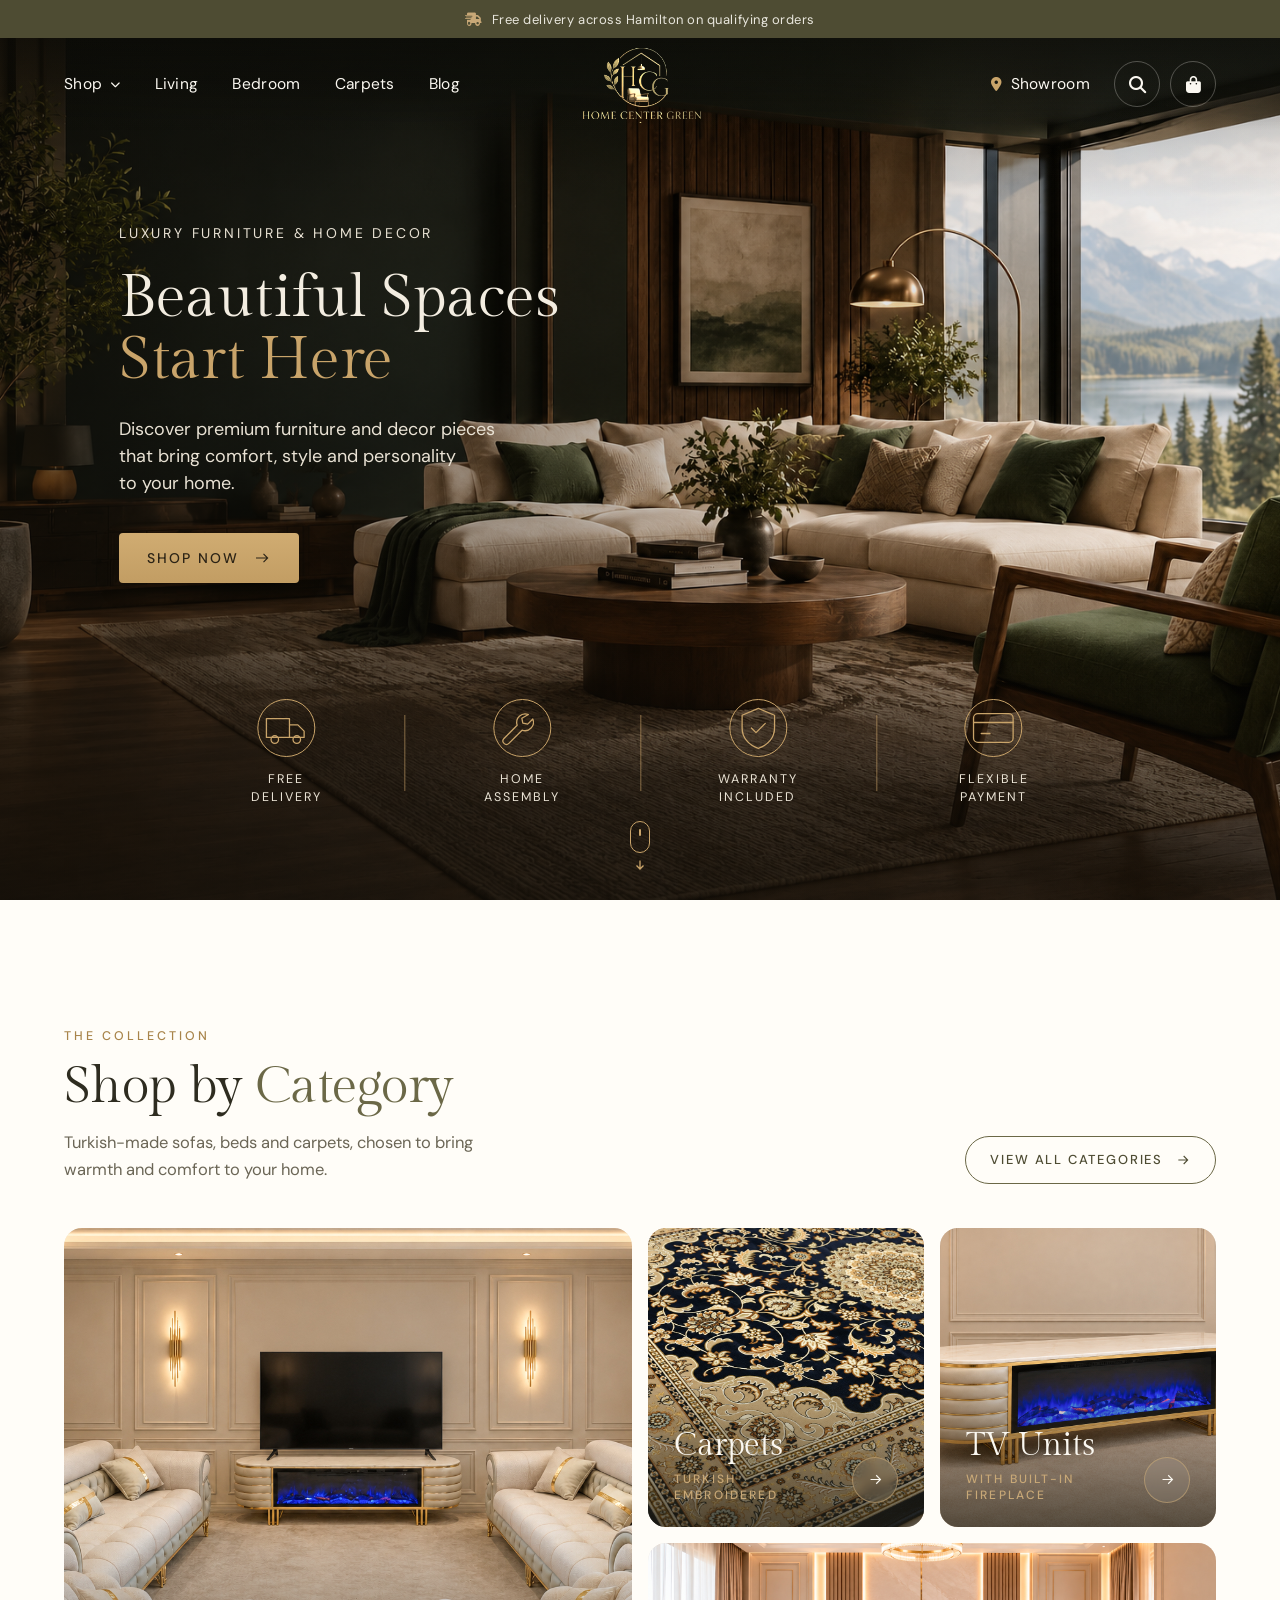
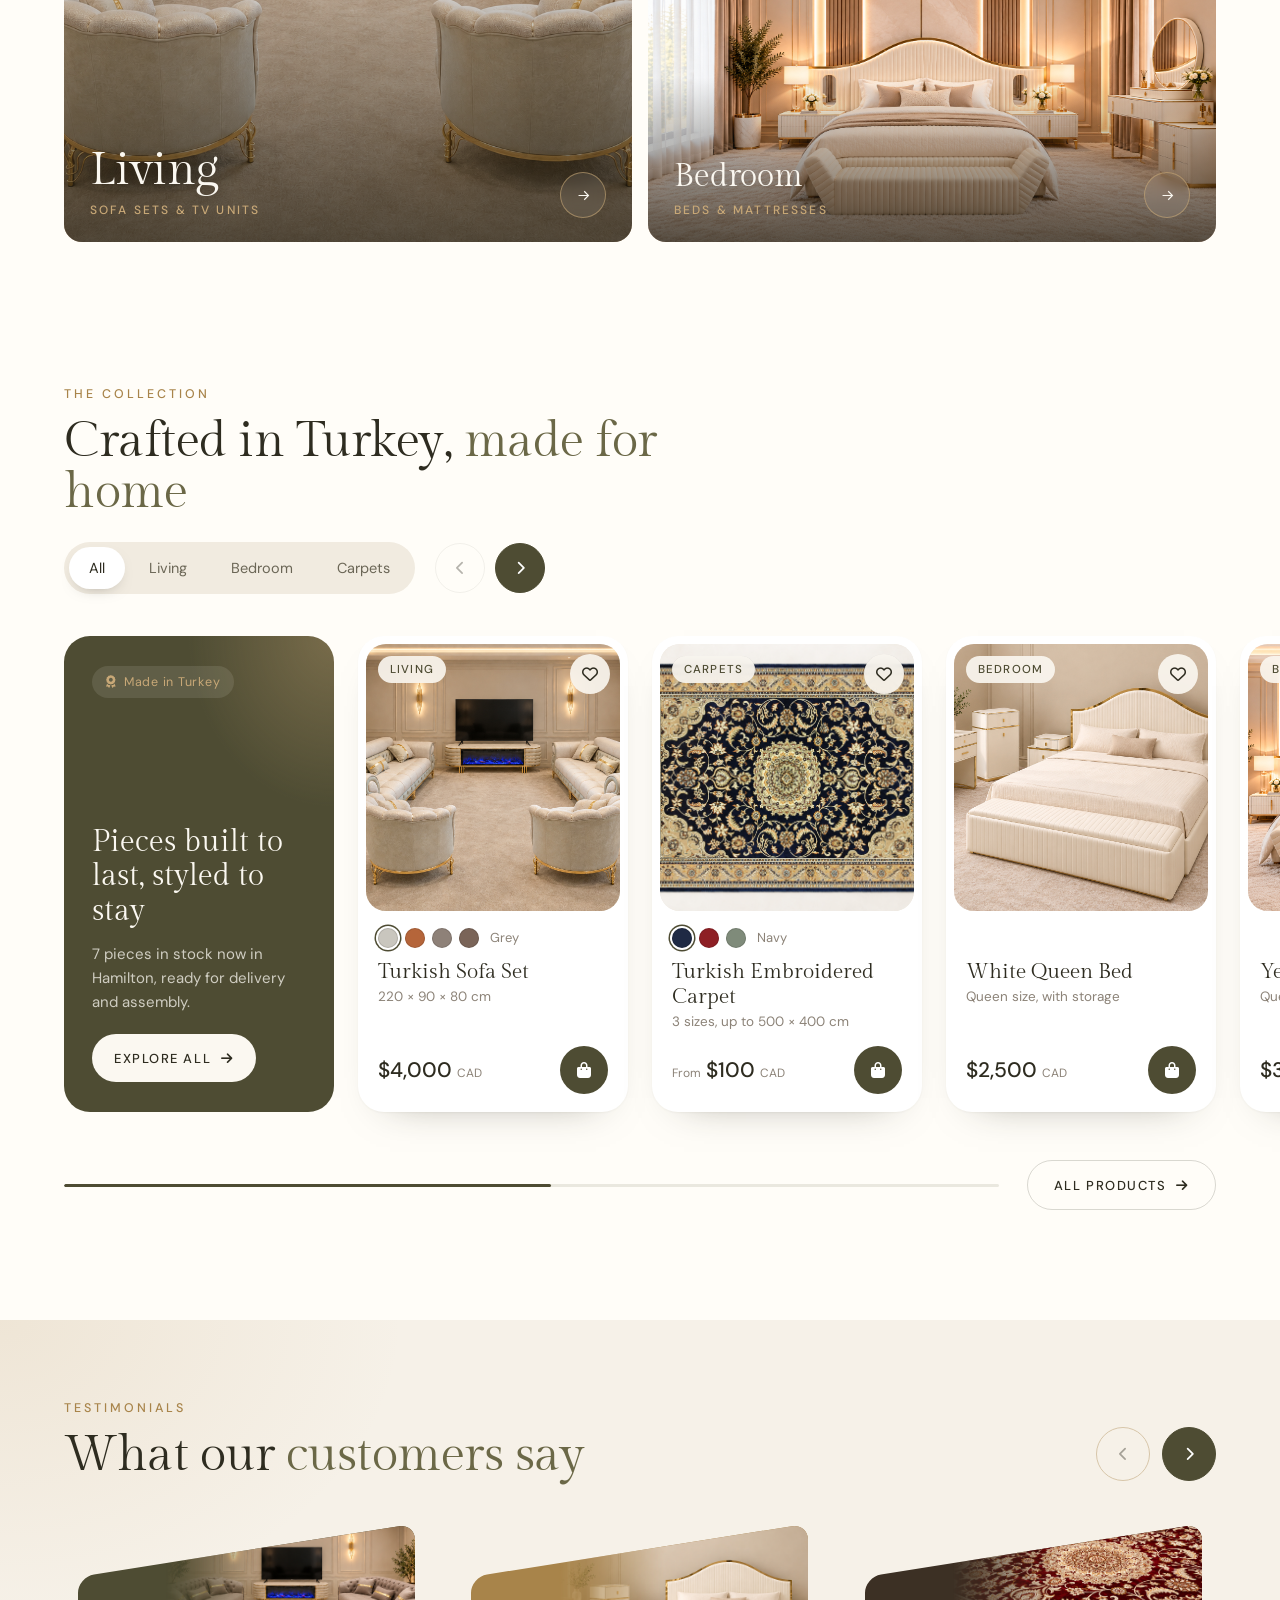
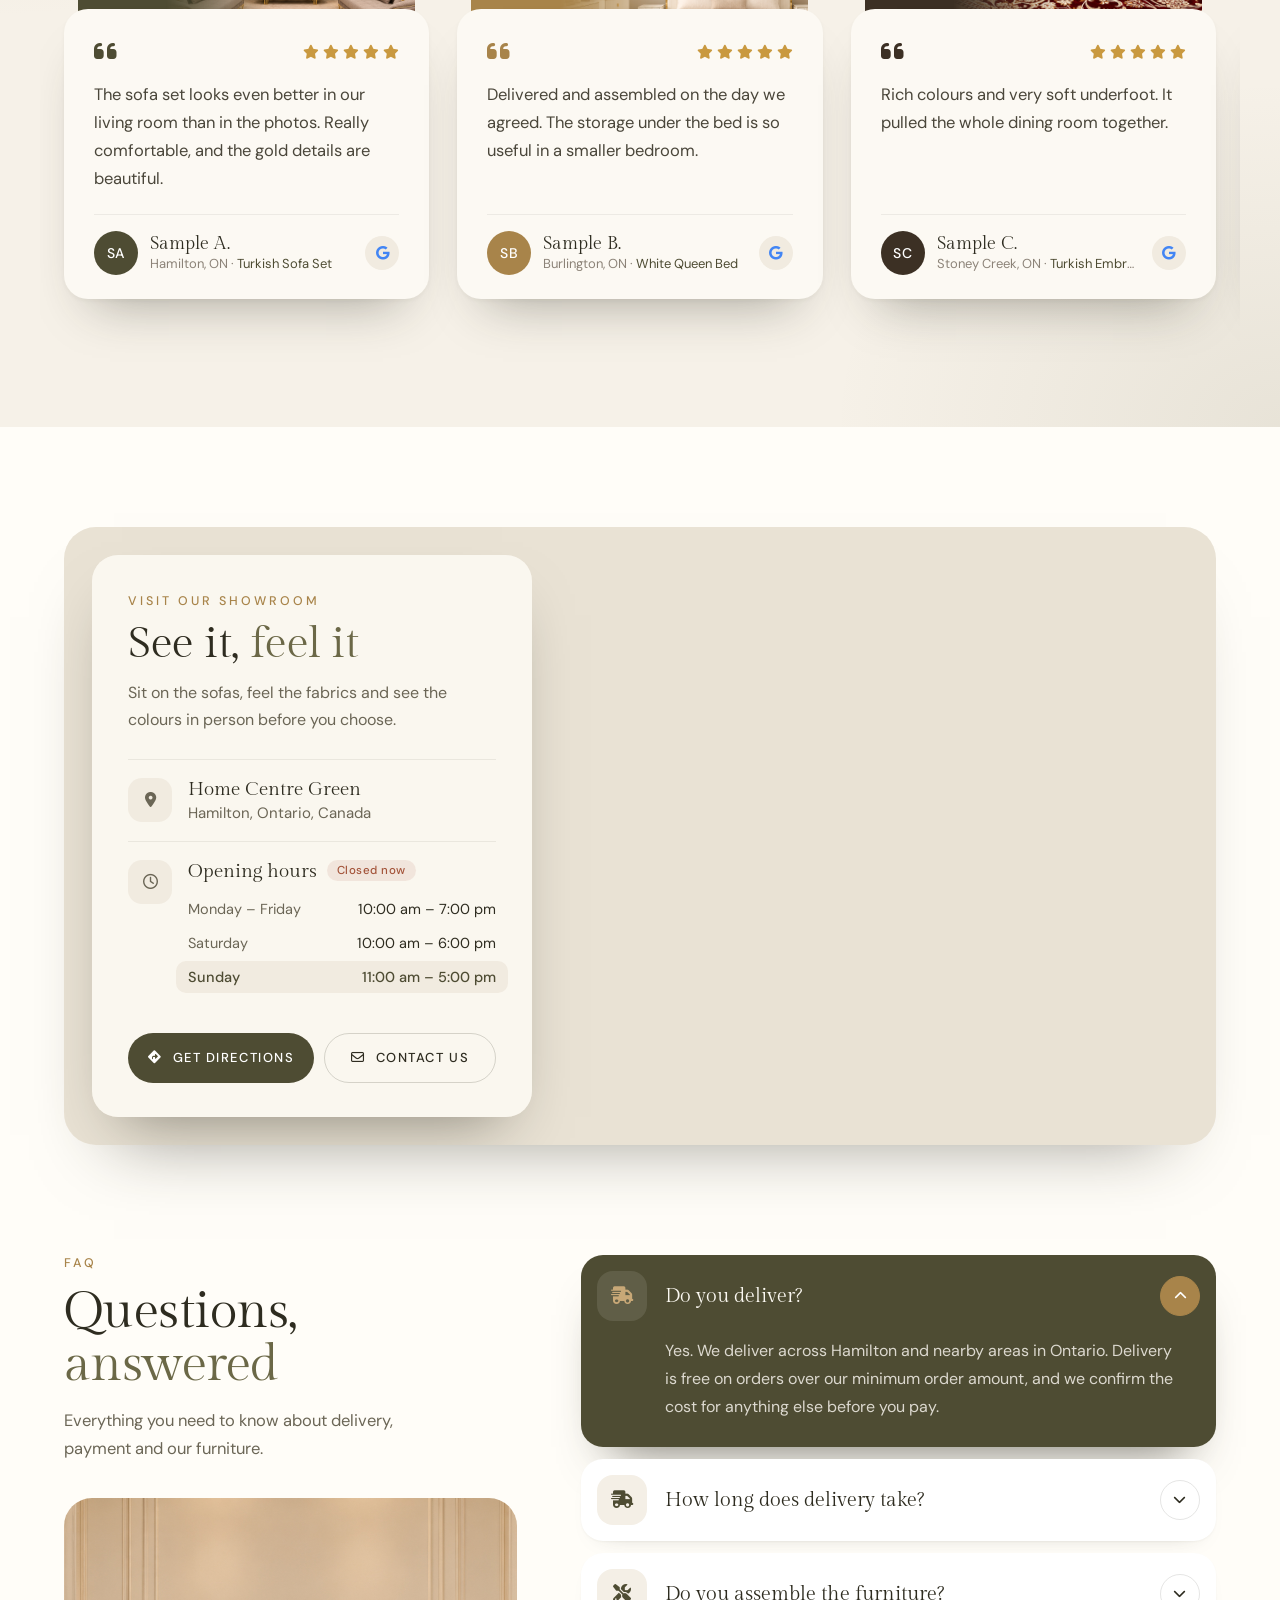
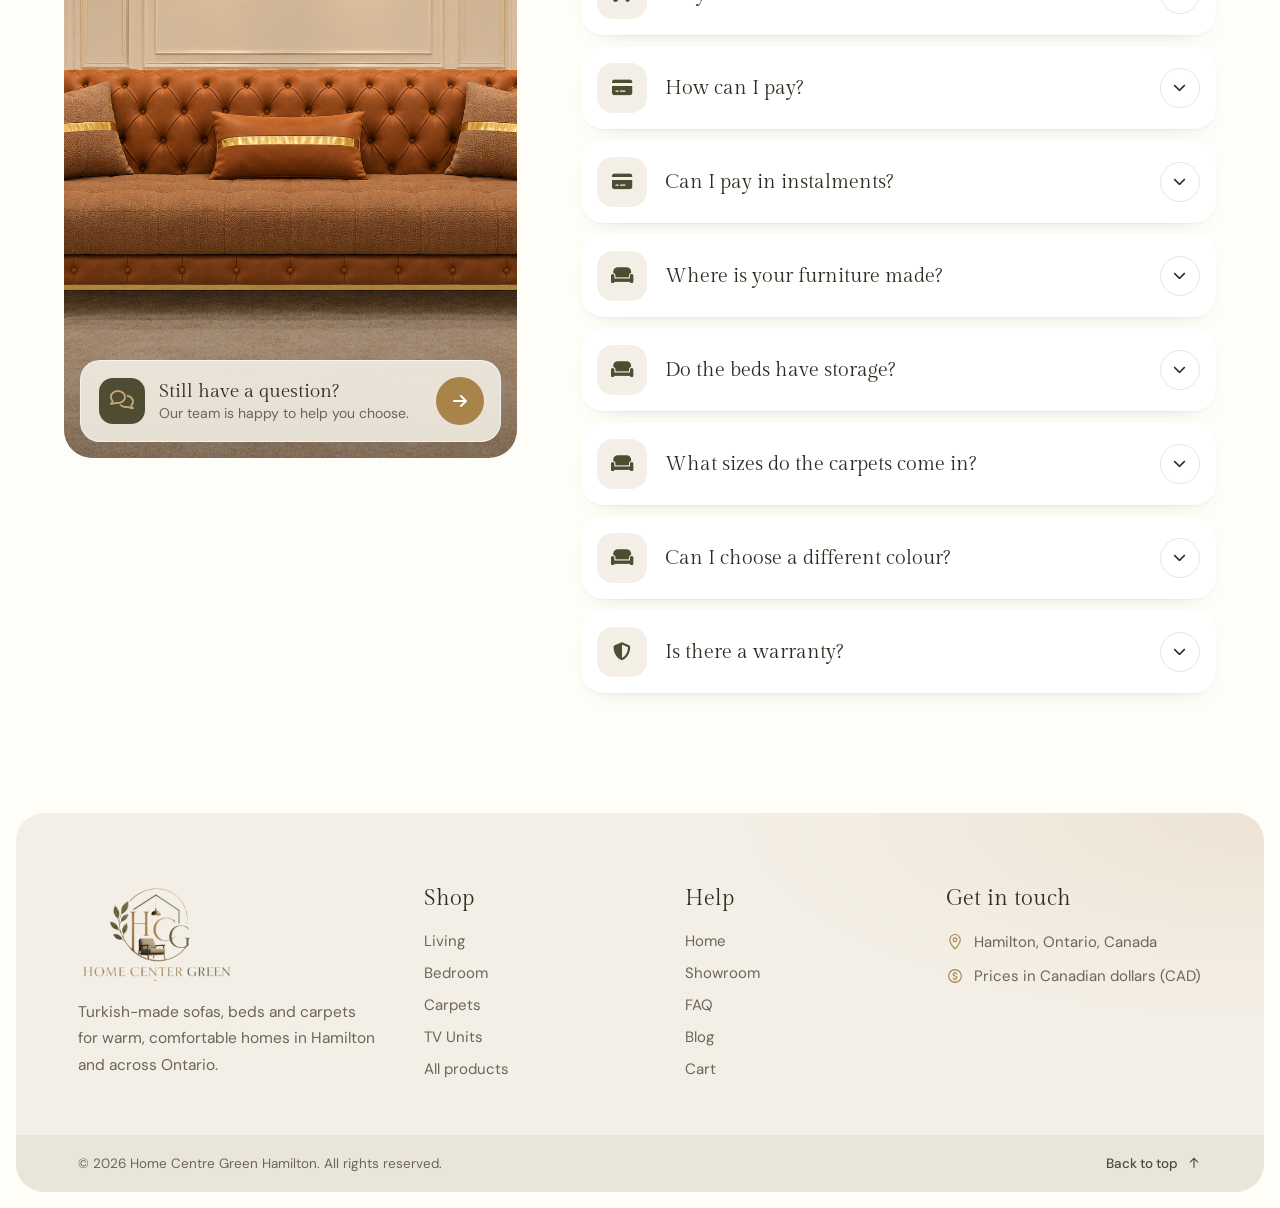
==== commit 82a253c3: "Add the blog page with custom pagination blog.html: breadcrumb and editorial intro, a featured Edito" ====
--- a/index.html
+++ b/index.html
@@ -38,6 +38,7 @@
                 <a class="hh-link" href="shop.html?cat=living">Living</a>
                 <a class="hh-link" href="shop.html?cat=bedroom">Bedroom</a>
                 <a class="hh-link" href="shop.html?cat=carpets">Carpets</a>
+                <a class="hh-link" href="blog.html">Blog</a>
             </nav>
 
             <a href="index.html" class="hh-logo" aria-label="Home Centre Green Hamilton - Home">
@@ -118,6 +119,7 @@
                     <li class="mm-in"><a href="shop.html" class="mm-link"><span class="mm-ic"><svg viewBox="0 0 24 24" aria-hidden="true"><path d="M5 8h14l-1.2 12H6.2z" /><path d="M9 8V6a3 3 0 0 1 6 0v2" /></svg></span><span class="mm-name">Shop</span><span class="mm-arrow"><svg viewBox="0 0 24 24" aria-hidden="true"><path d="M9 6l6 6-6 6" /></svg></span></a></li>
                     <li class="mm-in"><a href="#showroom" class="mm-link"><span class="mm-ic"><i class="fa-solid fa-location-dot" aria-hidden="true"></i></span><span class="mm-name">Showroom</span><span class="mm-arrow"><svg viewBox="0 0 24 24" aria-hidden="true"><path d="M9 6l6 6-6 6" /></svg></span></a></li>
                     <li class="mm-in"><a href="#faq" class="mm-link"><span class="mm-ic"><i class="fa-regular fa-circle-question" aria-hidden="true"></i></span><span class="mm-name">FAQ</span><span class="mm-arrow"><svg viewBox="0 0 24 24" aria-hidden="true"><path d="M9 6l6 6-6 6" /></svg></span></a></li>
+                    <li class="mm-in"><a href="blog.html" class="mm-link"><span class="mm-ic"><i class="fa-regular fa-newspaper" aria-hidden="true"></i></span><span class="mm-name">Blog</span><span class="mm-arrow"><svg viewBox="0 0 24 24" aria-hidden="true"><path d="M9 6l6 6-6 6" /></svg></span></a></li>
                     <li class="mm-in"><a href="#contact" class="mm-link"><span class="mm-ic"><svg viewBox="0 0 24 24" aria-hidden="true"><path d="M5 4h4l2 5-2.5 1.5a11 11 0 0 0 5 5L15 13l5 2v4a1 1 0 0 1-1 1A16 16 0 0 1 4 5a1 1 0 0 1 1-1z" /></svg></span><span class="mm-name">Contact</span><span class="mm-arrow"><svg viewBox="0 0 24 24" aria-hidden="true"><path d="M9 6l6 6-6 6" /></svg></span></a></li>
                 </ol>
             </nav>
@@ -383,6 +385,7 @@
                 <a href="index.html">Home</a>
                 <a href="#showroom">Showroom</a>
                 <a href="#faq">FAQ</a>
+                <a href="blog.html">Blog</a>
                 <a href="cart.html">Cart</a>
             </nav>
 
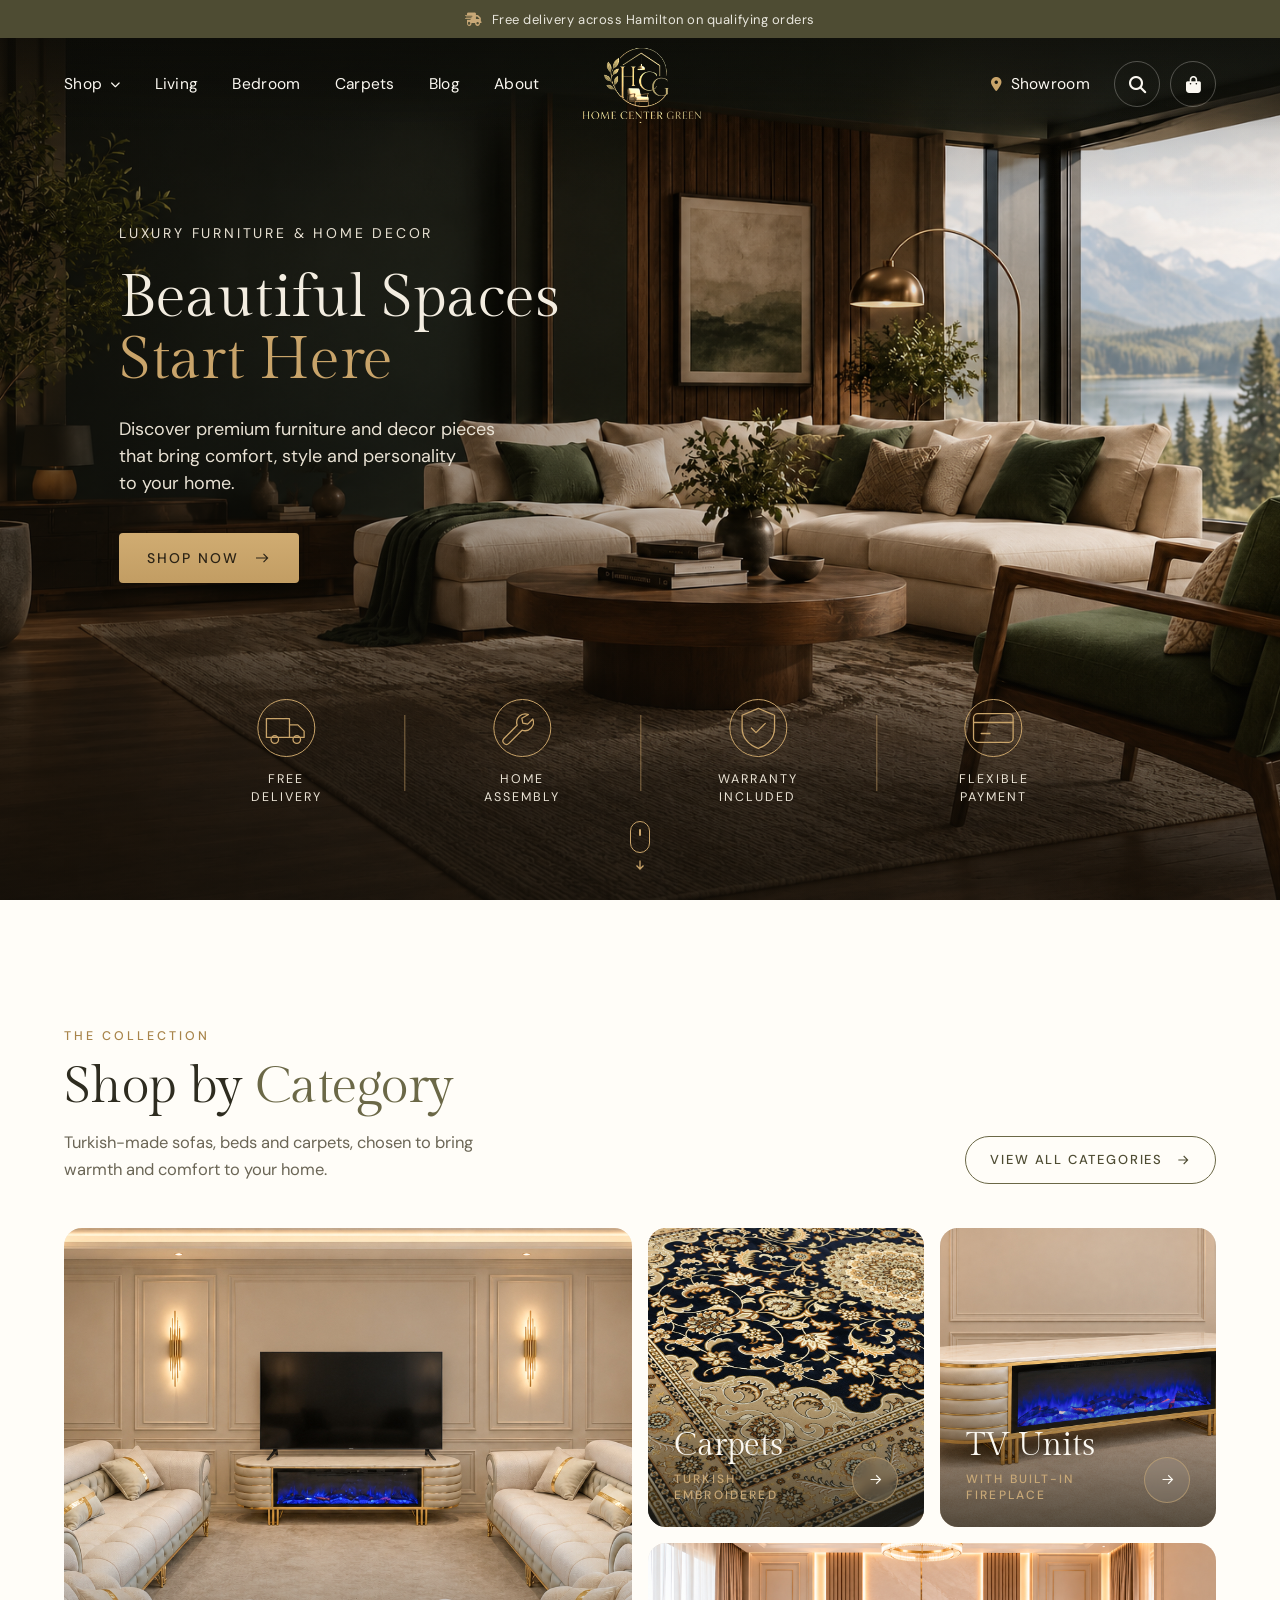
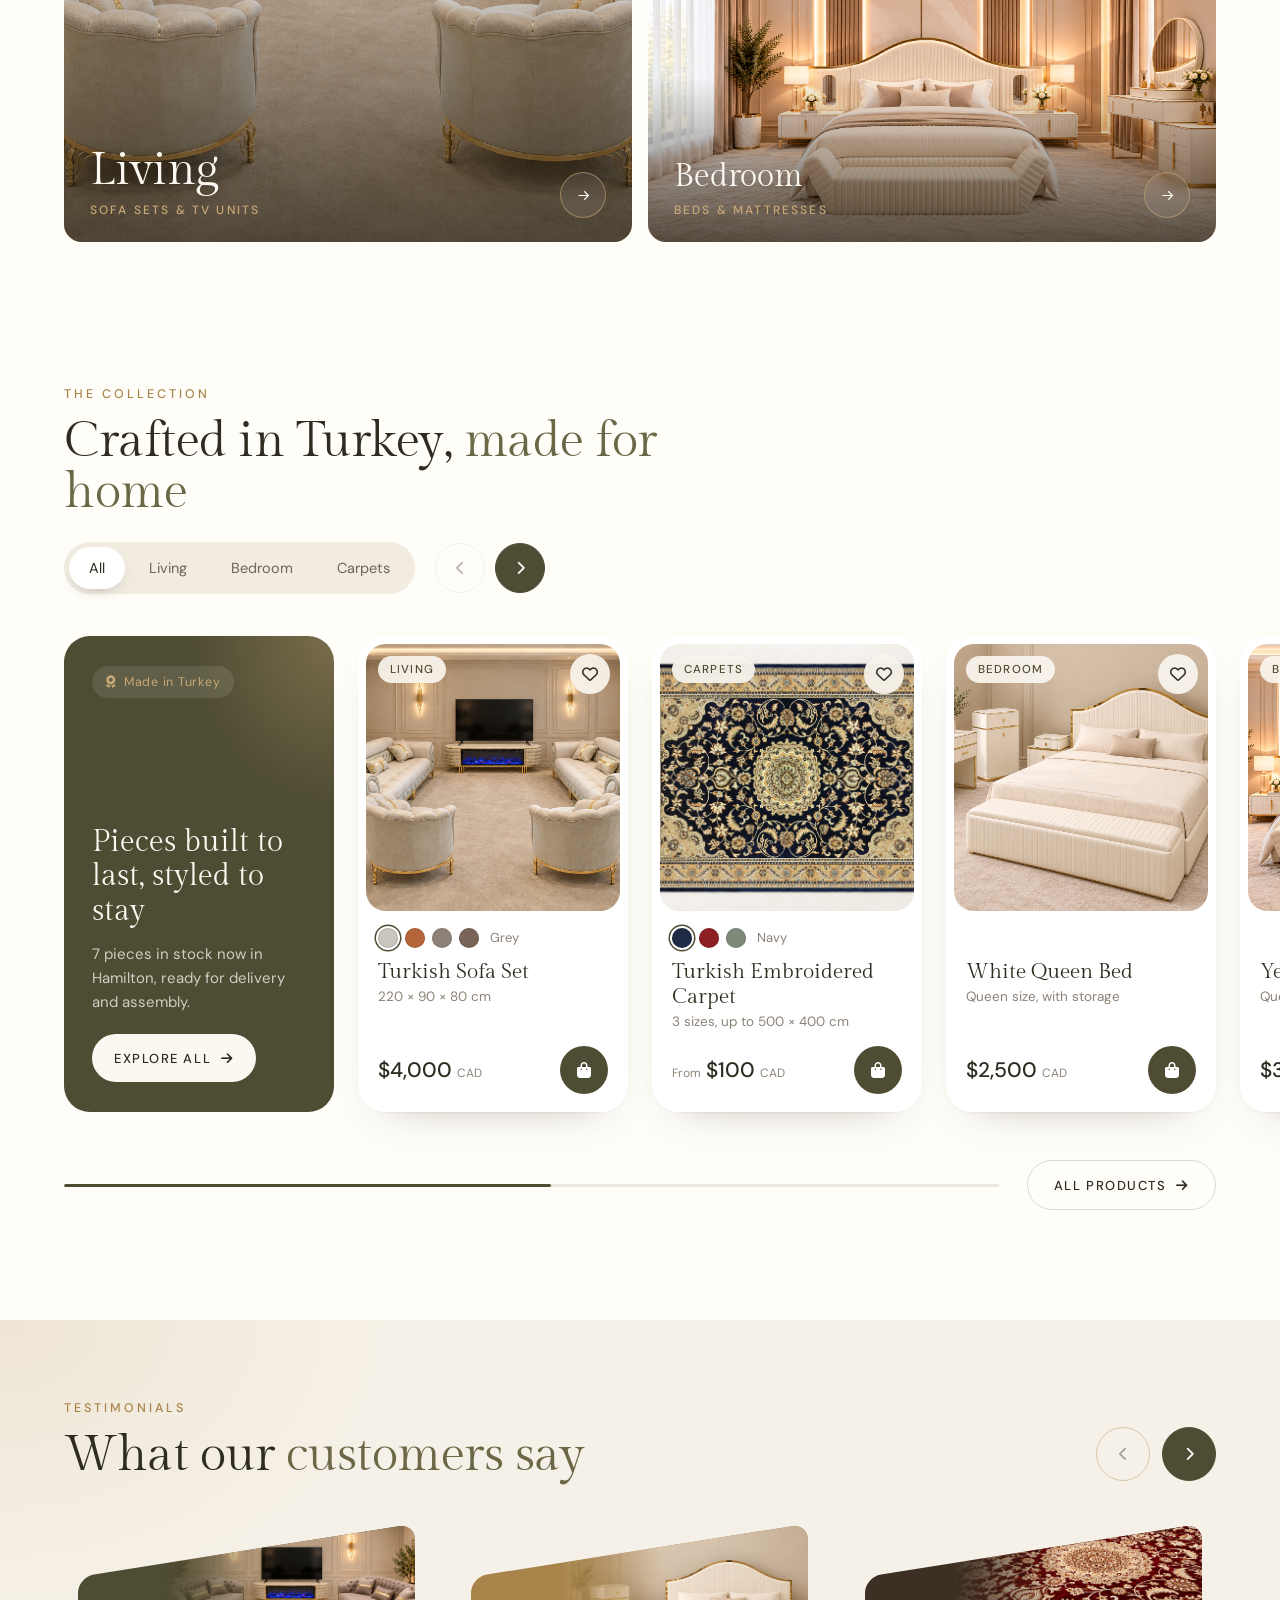
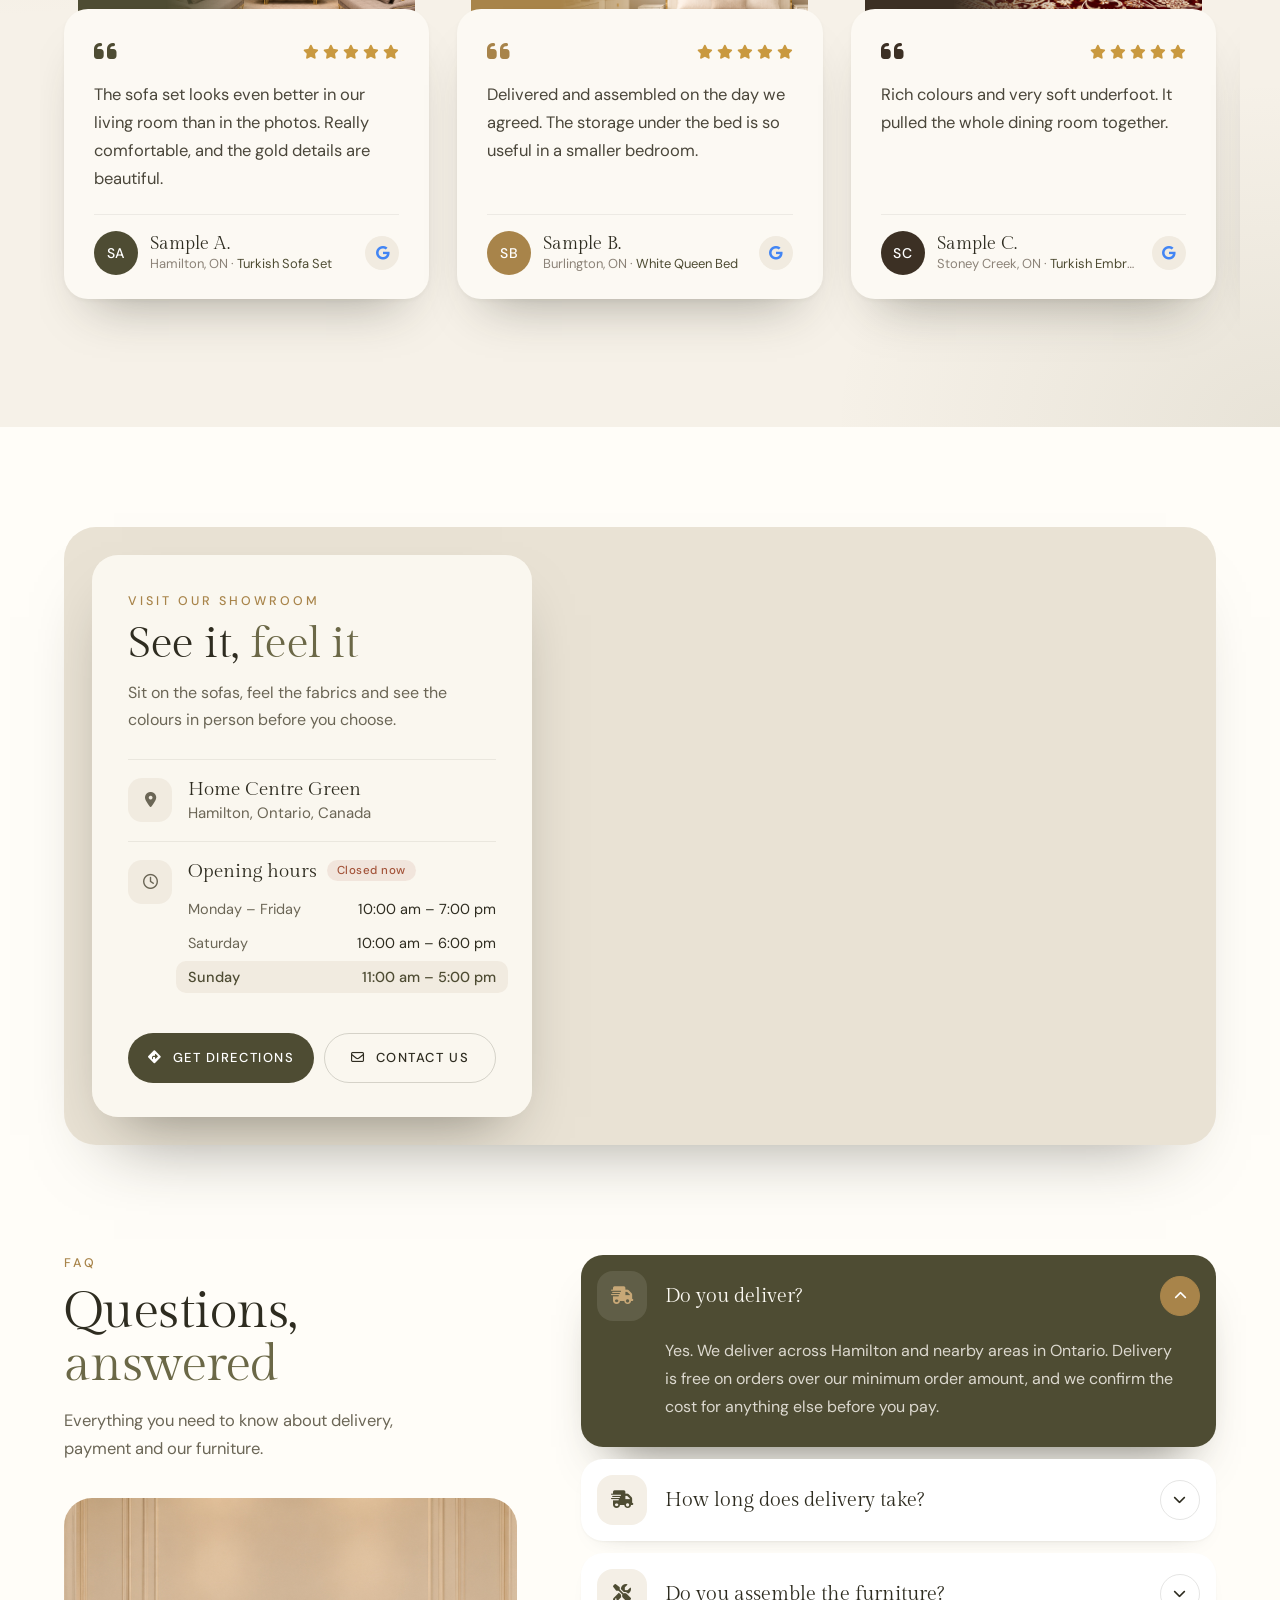
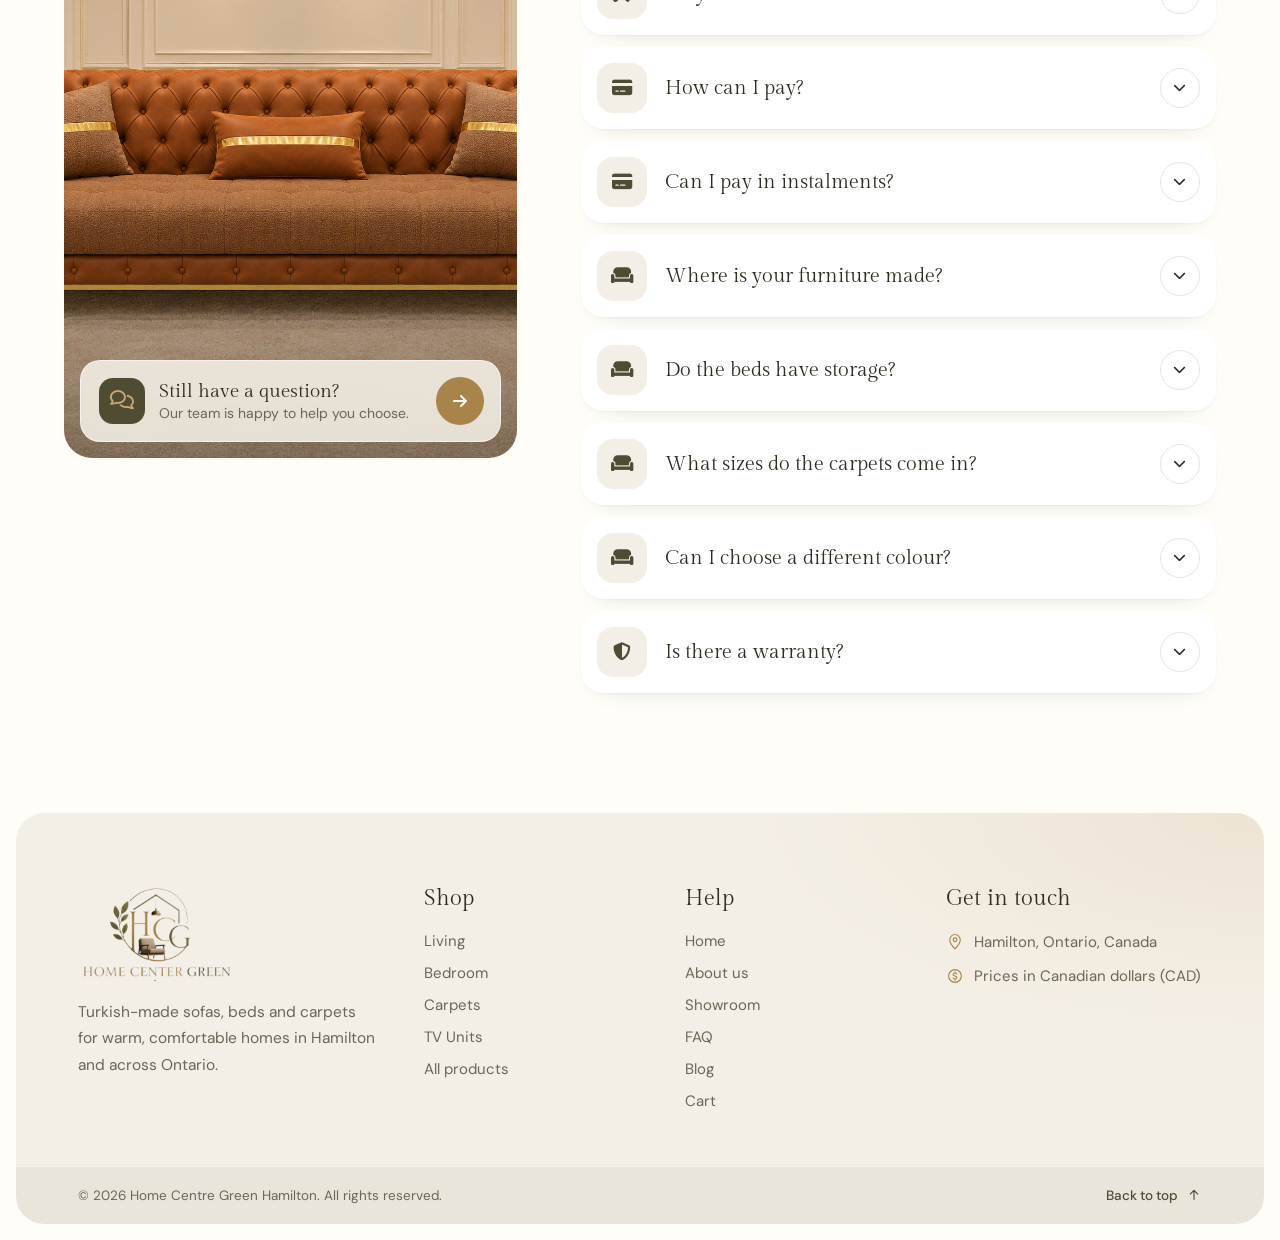
==== commit 195bfe47: "Add the About page and link it from the header, menu and footer Co-Authored-By: Claude Opus 5.5 <nor" ====
--- a/index.html
+++ b/index.html
@@ -12,8 +12,8 @@
     <link
         href="https://fonts.googleapis.com/css2?family=Marcellus&family=Montserrat:wght@400;500;600&family=Roboto+Slab:wght@400&family=Roboto:wght@300&family=Epilogue:wght@300;400;500&family=Tenor+Sans&family=Inter:wght@400;500;600&family=Gilda+Display&family=DM+Sans:wght@400;500&family=Cormorant+Garamond:ital,wght@1,500;1,600&display=swap"
         rel="stylesheet">
-    <link rel="stylesheet" href="assets/vendor/fontawesome/css/all.min.css">
-    <link rel="stylesheet" href="assets/css/master.css">
+    <link rel="stylesheet" href="assets/vendor/fontawesome/css/all.min.css?v=f2a96686">
+    <link rel="stylesheet" href="assets/css/master.css?v=1840488e">
 </head>
 
 <body>
@@ -39,6 +39,7 @@
                 <a class="hh-link" href="shop.html?cat=bedroom">Bedroom</a>
                 <a class="hh-link" href="shop.html?cat=carpets">Carpets</a>
                 <a class="hh-link" href="blog.html">Blog</a>
+                <a class="hh-link" href="about.html">About</a>
             </nav>
 
             <a href="index.html" class="hh-logo" aria-label="Home Centre Green Hamilton - Home">
@@ -118,6 +119,7 @@
                     <li class="mm-in"><a href="index.html" class="mm-link"><span class="mm-ic"><svg viewBox="0 0 24 24" aria-hidden="true"><path d="M4 10.5 12 4l8 6.5V20a1 1 0 0 1-1 1h-4.5v-6h-5v6H5a1 1 0 0 1-1-1z" /></svg></span><span class="mm-name">Home</span><span class="mm-arrow"><svg viewBox="0 0 24 24" aria-hidden="true"><path d="M9 6l6 6-6 6" /></svg></span></a></li>
                     <li class="mm-in"><a href="shop.html" class="mm-link"><span class="mm-ic"><svg viewBox="0 0 24 24" aria-hidden="true"><path d="M5 8h14l-1.2 12H6.2z" /><path d="M9 8V6a3 3 0 0 1 6 0v2" /></svg></span><span class="mm-name">Shop</span><span class="mm-arrow"><svg viewBox="0 0 24 24" aria-hidden="true"><path d="M9 6l6 6-6 6" /></svg></span></a></li>
                     <li class="mm-in"><a href="#showroom" class="mm-link"><span class="mm-ic"><i class="fa-solid fa-location-dot" aria-hidden="true"></i></span><span class="mm-name">Showroom</span><span class="mm-arrow"><svg viewBox="0 0 24 24" aria-hidden="true"><path d="M9 6l6 6-6 6" /></svg></span></a></li>
+                    <li class="mm-in"><a href="about.html" class="mm-link"><span class="mm-ic"><i class="fa-solid fa-leaf" aria-hidden="true"></i></span><span class="mm-name">About</span><span class="mm-arrow"><svg viewBox="0 0 24 24" aria-hidden="true"><path d="M9 6l6 6-6 6" /></svg></span></a></li>
                     <li class="mm-in"><a href="#faq" class="mm-link"><span class="mm-ic"><i class="fa-regular fa-circle-question" aria-hidden="true"></i></span><span class="mm-name">FAQ</span><span class="mm-arrow"><svg viewBox="0 0 24 24" aria-hidden="true"><path d="M9 6l6 6-6 6" /></svg></span></a></li>
                     <li class="mm-in"><a href="blog.html" class="mm-link"><span class="mm-ic"><i class="fa-regular fa-newspaper" aria-hidden="true"></i></span><span class="mm-name">Blog</span><span class="mm-arrow"><svg viewBox="0 0 24 24" aria-hidden="true"><path d="M9 6l6 6-6 6" /></svg></span></a></li>
                     <li class="mm-in"><a href="#contact" class="mm-link"><span class="mm-ic"><svg viewBox="0 0 24 24" aria-hidden="true"><path d="M5 4h4l2 5-2.5 1.5a11 11 0 0 0 5 5L15 13l5 2v4a1 1 0 0 1-1 1A16 16 0 0 1 4 5a1 1 0 0 1 1-1z" /></svg></span><span class="mm-name">Contact</span><span class="mm-arrow"><svg viewBox="0 0 24 24" aria-hidden="true"><path d="M9 6l6 6-6 6" /></svg></span></a></li>
@@ -383,6 +385,7 @@
             <nav class="ft-col" aria-label="Help">
                 <h3>Help</h3>
                 <a href="index.html">Home</a>
+                <a href="about.html">About us</a>
                 <a href="#showroom">Showroom</a>
                 <a href="#faq">FAQ</a>
                 <a href="blog.html">Blog</a>
@@ -407,13 +410,13 @@
         </div>
     </footer>
 
-    <script src="assets/js/catalog.js"></script>
-    <script src="assets/js/products.js"></script>
-    <script src="assets/js/header.js"></script>
-    <script src="assets/js/reviews.js"></script>
-    <script src="assets/js/faq.js"></script>
-    <script src="assets/js/showroom.js"></script>
-    <script src="assets/js/master.js"></script>
+    <script src="assets/js/catalog.js?v=321325dc"></script>
+    <script src="assets/js/products.js?v=1671e81a"></script>
+    <script src="assets/js/header.js?v=48c323ec"></script>
+    <script src="assets/js/reviews.js?v=9a02d69d"></script>
+    <script src="assets/js/faq.js?v=2452b54e"></script>
+    <script src="assets/js/showroom.js?v=95acdeb0"></script>
+    <script src="assets/js/master.js?v=8d5bb0e3"></script>
 </body>
 
 </html>
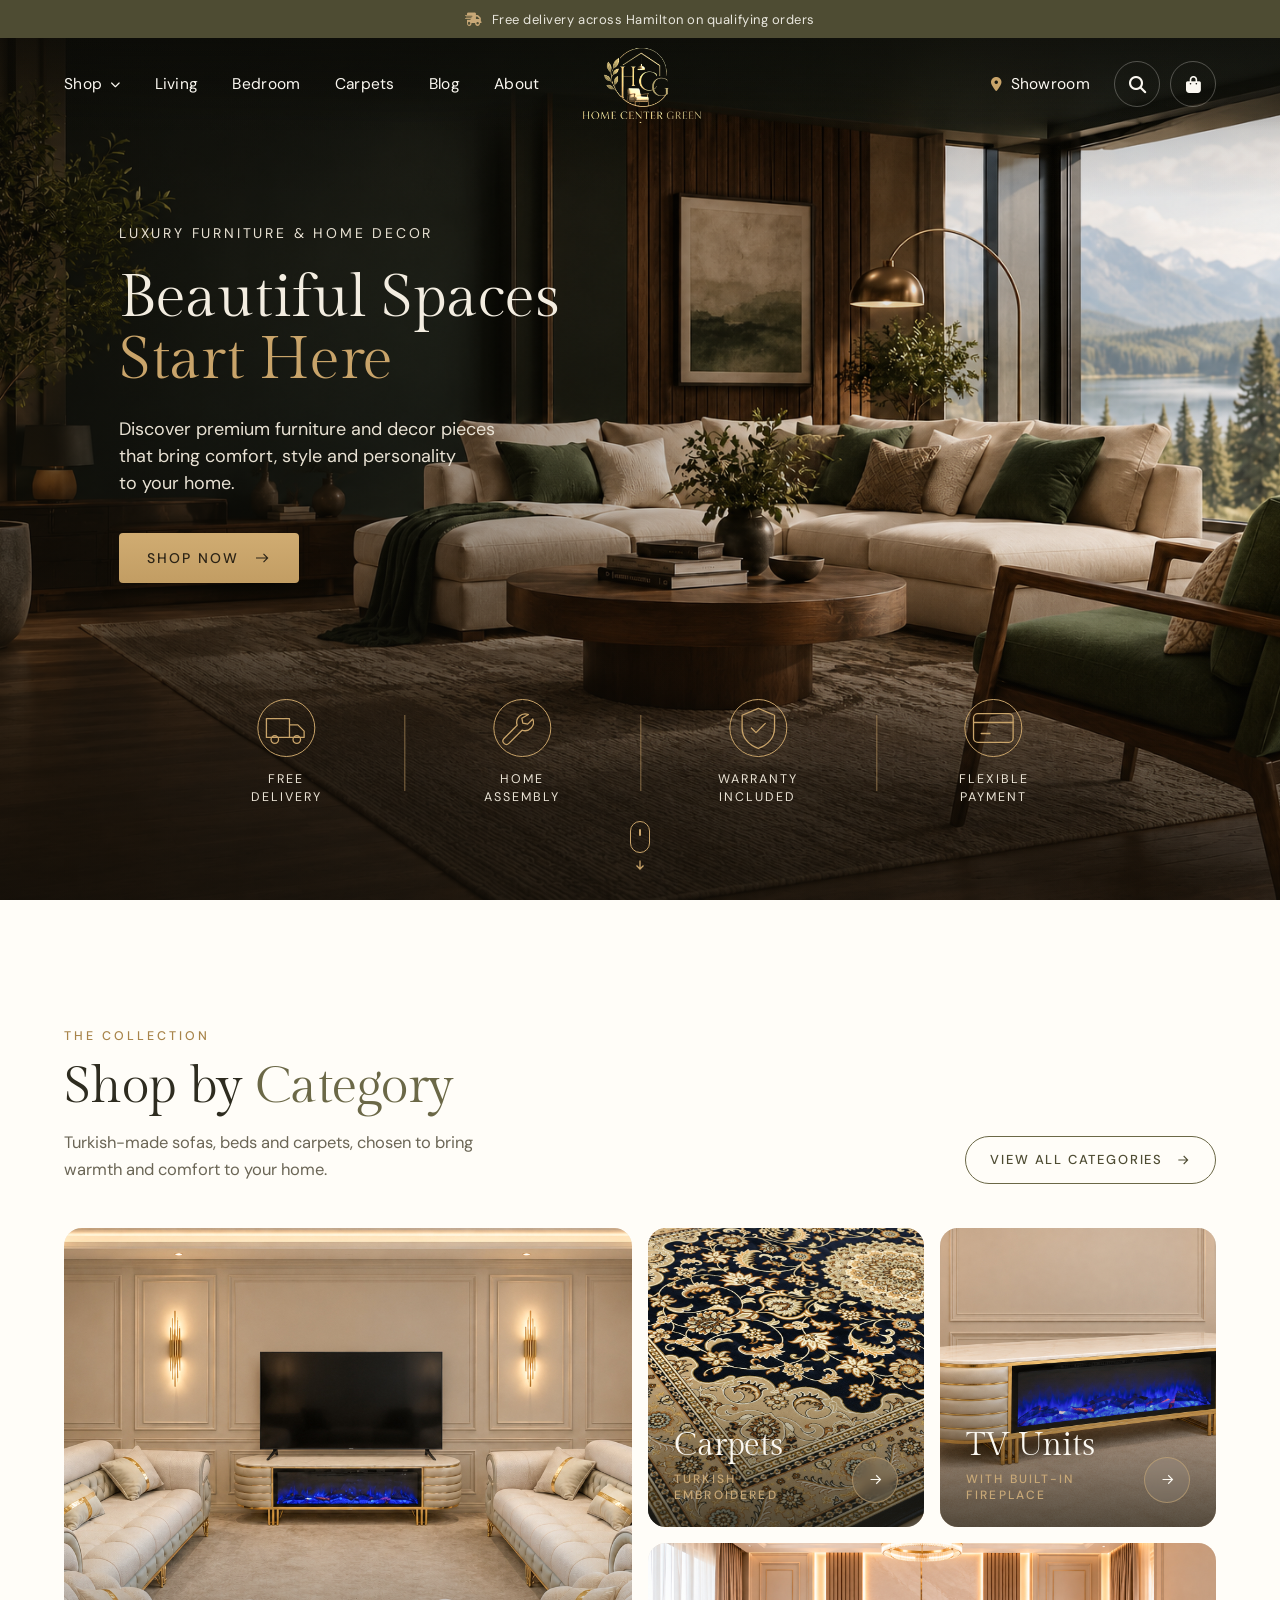
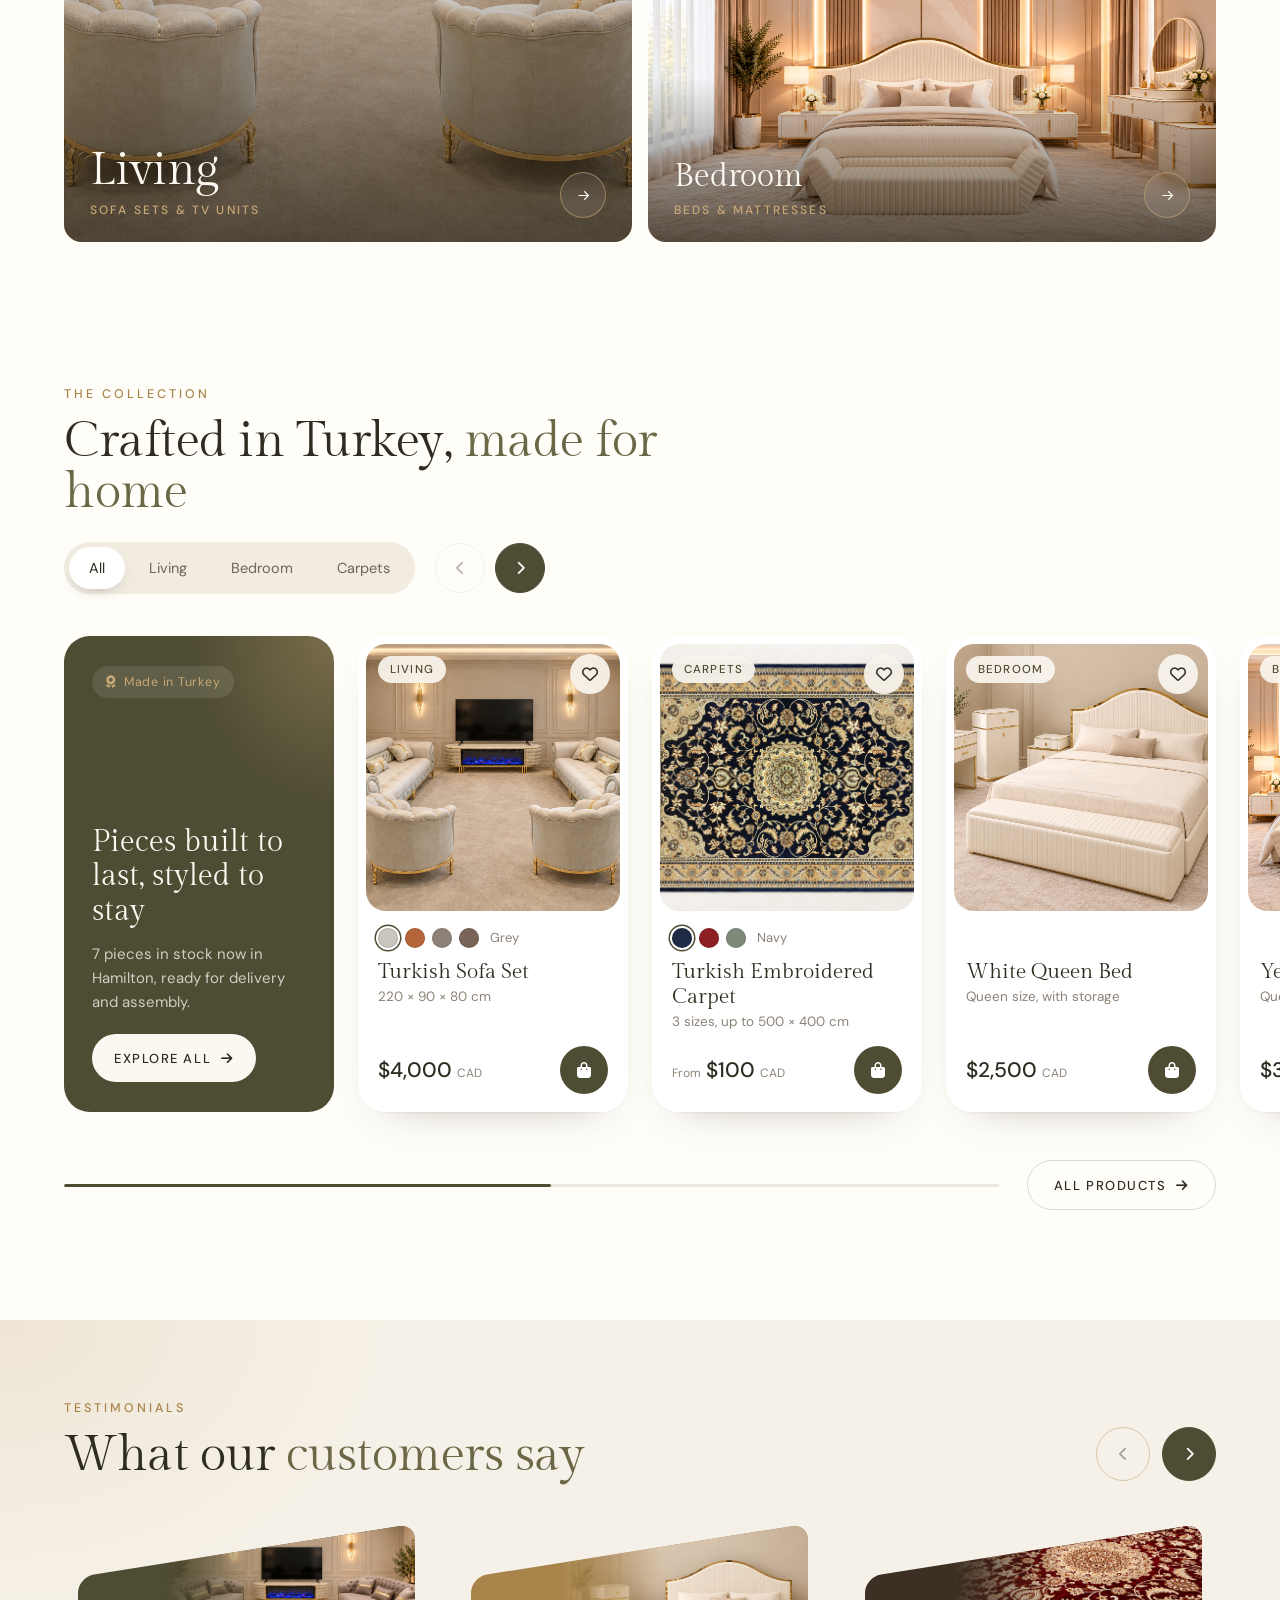
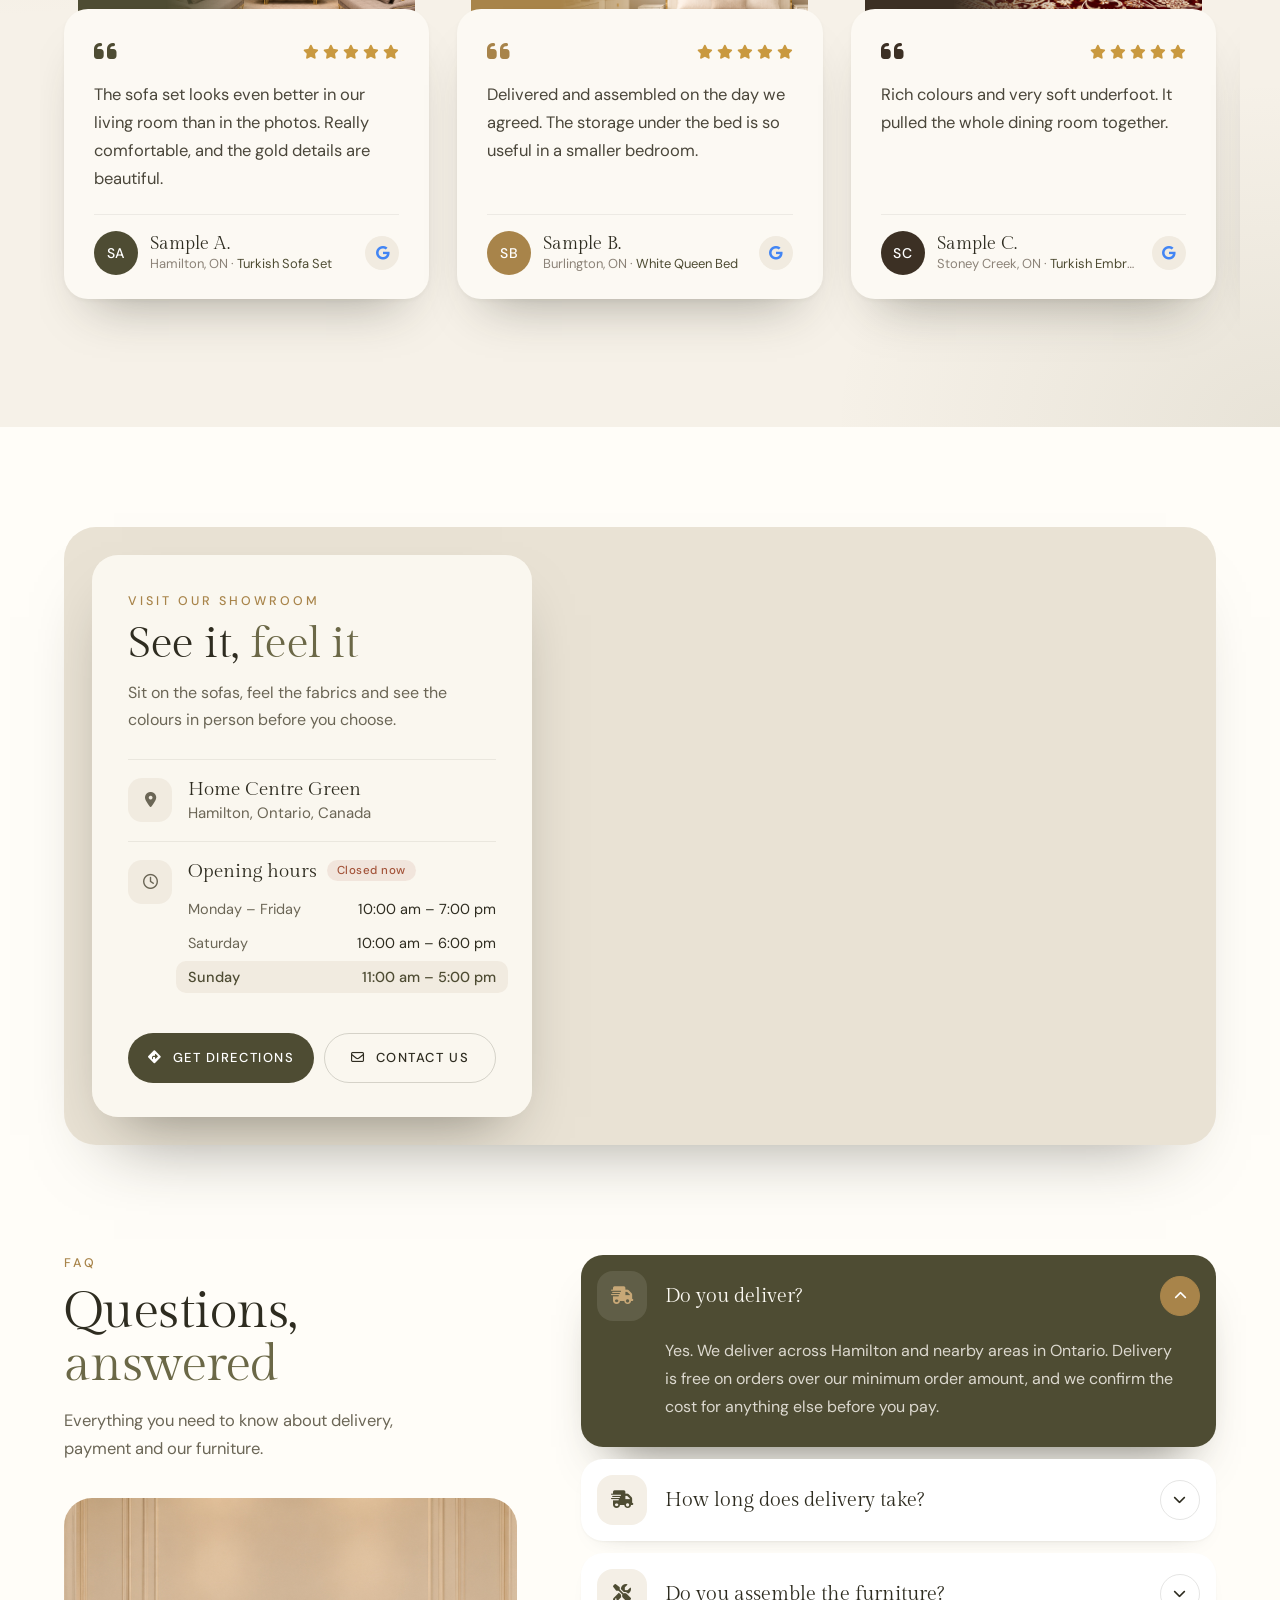
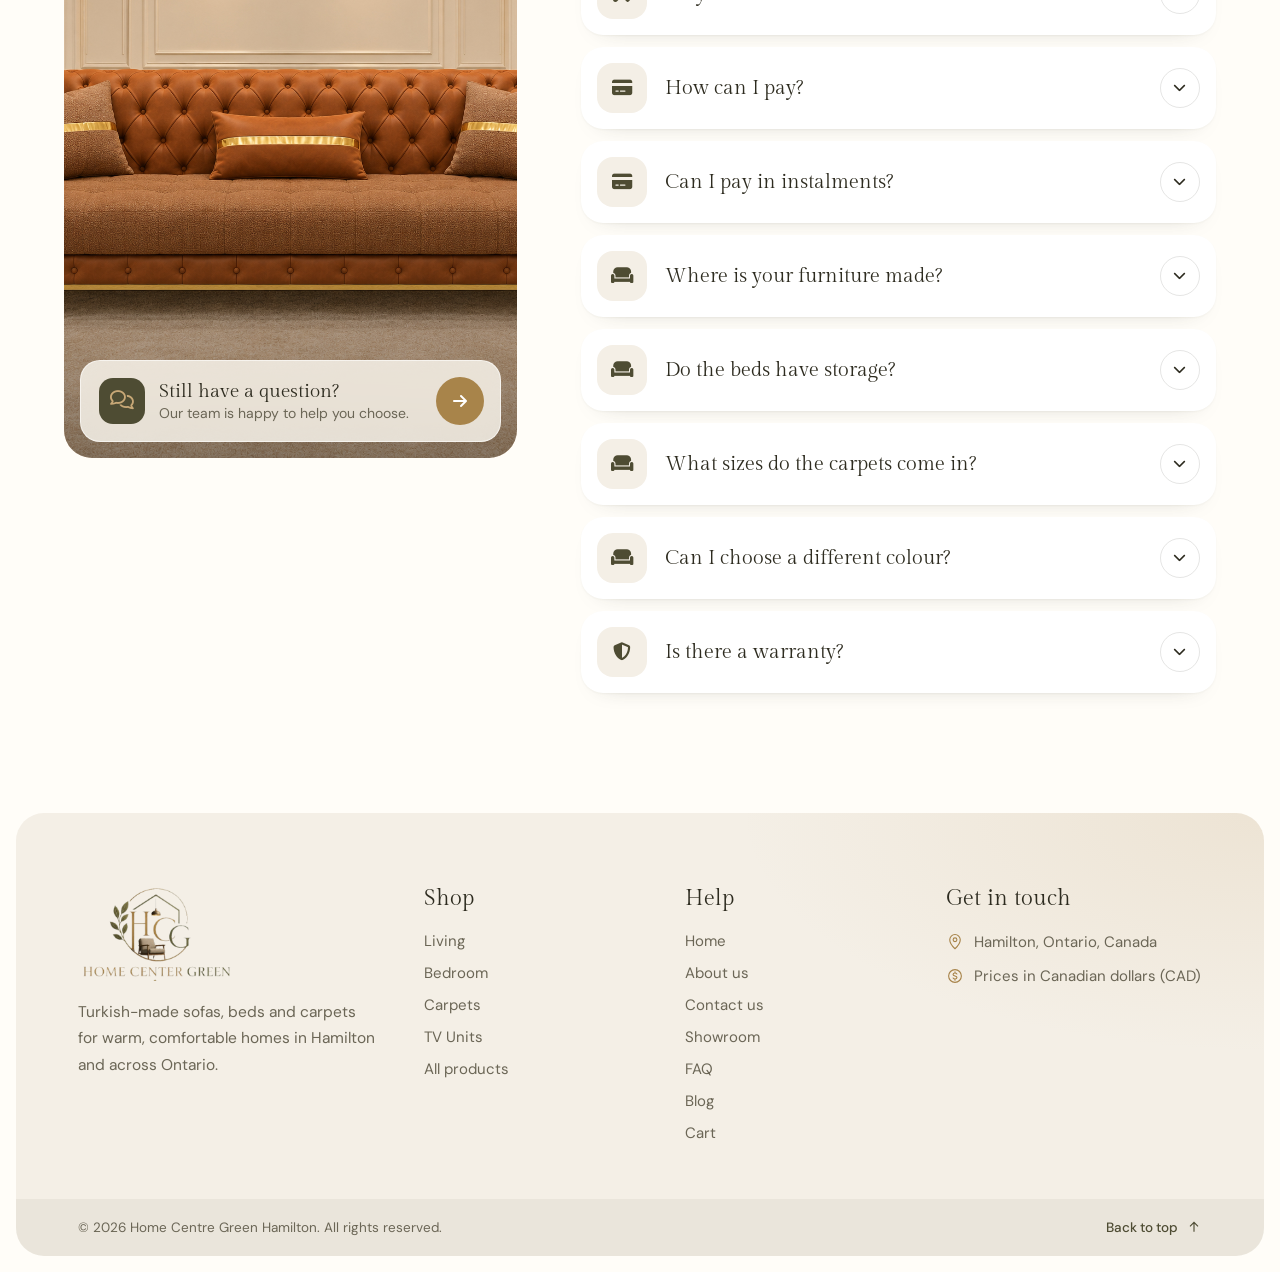
==== commit 460966ce: "Add the Contact page and point every contact link to it Co-Authored-By: Claude Opus 5.5 <noreply@ant" ====
--- a/index.html
+++ b/index.html
@@ -122,7 +122,7 @@
                     <li class="mm-in"><a href="about.html" class="mm-link"><span class="mm-ic"><i class="fa-solid fa-leaf" aria-hidden="true"></i></span><span class="mm-name">About</span><span class="mm-arrow"><svg viewBox="0 0 24 24" aria-hidden="true"><path d="M9 6l6 6-6 6" /></svg></span></a></li>
                     <li class="mm-in"><a href="#faq" class="mm-link"><span class="mm-ic"><i class="fa-regular fa-circle-question" aria-hidden="true"></i></span><span class="mm-name">FAQ</span><span class="mm-arrow"><svg viewBox="0 0 24 24" aria-hidden="true"><path d="M9 6l6 6-6 6" /></svg></span></a></li>
                     <li class="mm-in"><a href="blog.html" class="mm-link"><span class="mm-ic"><i class="fa-regular fa-newspaper" aria-hidden="true"></i></span><span class="mm-name">Blog</span><span class="mm-arrow"><svg viewBox="0 0 24 24" aria-hidden="true"><path d="M9 6l6 6-6 6" /></svg></span></a></li>
-                    <li class="mm-in"><a href="#contact" class="mm-link"><span class="mm-ic"><svg viewBox="0 0 24 24" aria-hidden="true"><path d="M5 4h4l2 5-2.5 1.5a11 11 0 0 0 5 5L15 13l5 2v4a1 1 0 0 1-1 1A16 16 0 0 1 4 5a1 1 0 0 1 1-1z" /></svg></span><span class="mm-name">Contact</span><span class="mm-arrow"><svg viewBox="0 0 24 24" aria-hidden="true"><path d="M9 6l6 6-6 6" /></svg></span></a></li>
+                    <li class="mm-in"><a href="contact.html" class="mm-link"><span class="mm-ic"><svg viewBox="0 0 24 24" aria-hidden="true"><path d="M5 4h4l2 5-2.5 1.5a11 11 0 0 0 5 5L15 13l5 2v4a1 1 0 0 1-1 1A16 16 0 0 1 4 5a1 1 0 0 1 1-1z" /></svg></span><span class="mm-name">Contact</span><span class="mm-arrow"><svg viewBox="0 0 24 24" aria-hidden="true"><path d="M9 6l6 6-6 6" /></svg></span></a></li>
                 </ol>
             </nav>
 
@@ -142,7 +142,7 @@
                     <strong>Have a question about a piece?</strong>
                     <span>Ask us about sizes, colours or availability.</span>
                 </div>
-                <a href="#contact" class="mm-help-btn">Contact us <svg viewBox="0 0 24 24" aria-hidden="true"><path d="M5 12h14M13 6l6 6-6 6" /></svg></a>
+                <a href="contact.html" class="mm-help-btn">Contact us <svg viewBox="0 0 24 24" aria-hidden="true"><path d="M5 12h14M13 6l6 6-6 6" /></svg></a>
             </div>
         </div>
     </div>
@@ -334,7 +334,7 @@
 
                 <div class="vs-actions">
                     <a class="vs-btn vs-btn-main" href="https://www.google.com/maps/dir/?api=1&amp;destination=43.19148198217321,-79.84388882529855" target="_blank" rel="noopener"><i class="fa-solid fa-diamond-turn-right" aria-hidden="true"></i> Get directions</a>
-                    <a class="vs-btn vs-btn-alt" href="#contact"><i class="fa-regular fa-envelope" aria-hidden="true"></i> Contact us</a>
+                    <a class="vs-btn vs-btn-alt" href="contact.html"><i class="fa-regular fa-envelope" aria-hidden="true"></i> Contact us</a>
                 </div>
             </div>
         </section>
@@ -358,7 +358,7 @@
                             <strong>Still have a question?</strong>
                             <span>Our team is happy to help you choose.</span>
                         </div>
-                        <a href="#contact" class="fq-help-btn" aria-label="Contact us"><i class="fa-solid fa-arrow-right" aria-hidden="true"></i></a>
+                        <a href="contact.html" class="fq-help-btn" aria-label="Contact us"><i class="fa-solid fa-arrow-right" aria-hidden="true"></i></a>
                     </div>
                 </aside>
             </div>
@@ -386,6 +386,7 @@
                 <h3>Help</h3>
                 <a href="index.html">Home</a>
                 <a href="about.html">About us</a>
+                <a href="contact.html">Contact us</a>
                 <a href="#showroom">Showroom</a>
                 <a href="#faq">FAQ</a>
                 <a href="blog.html">Blog</a>
